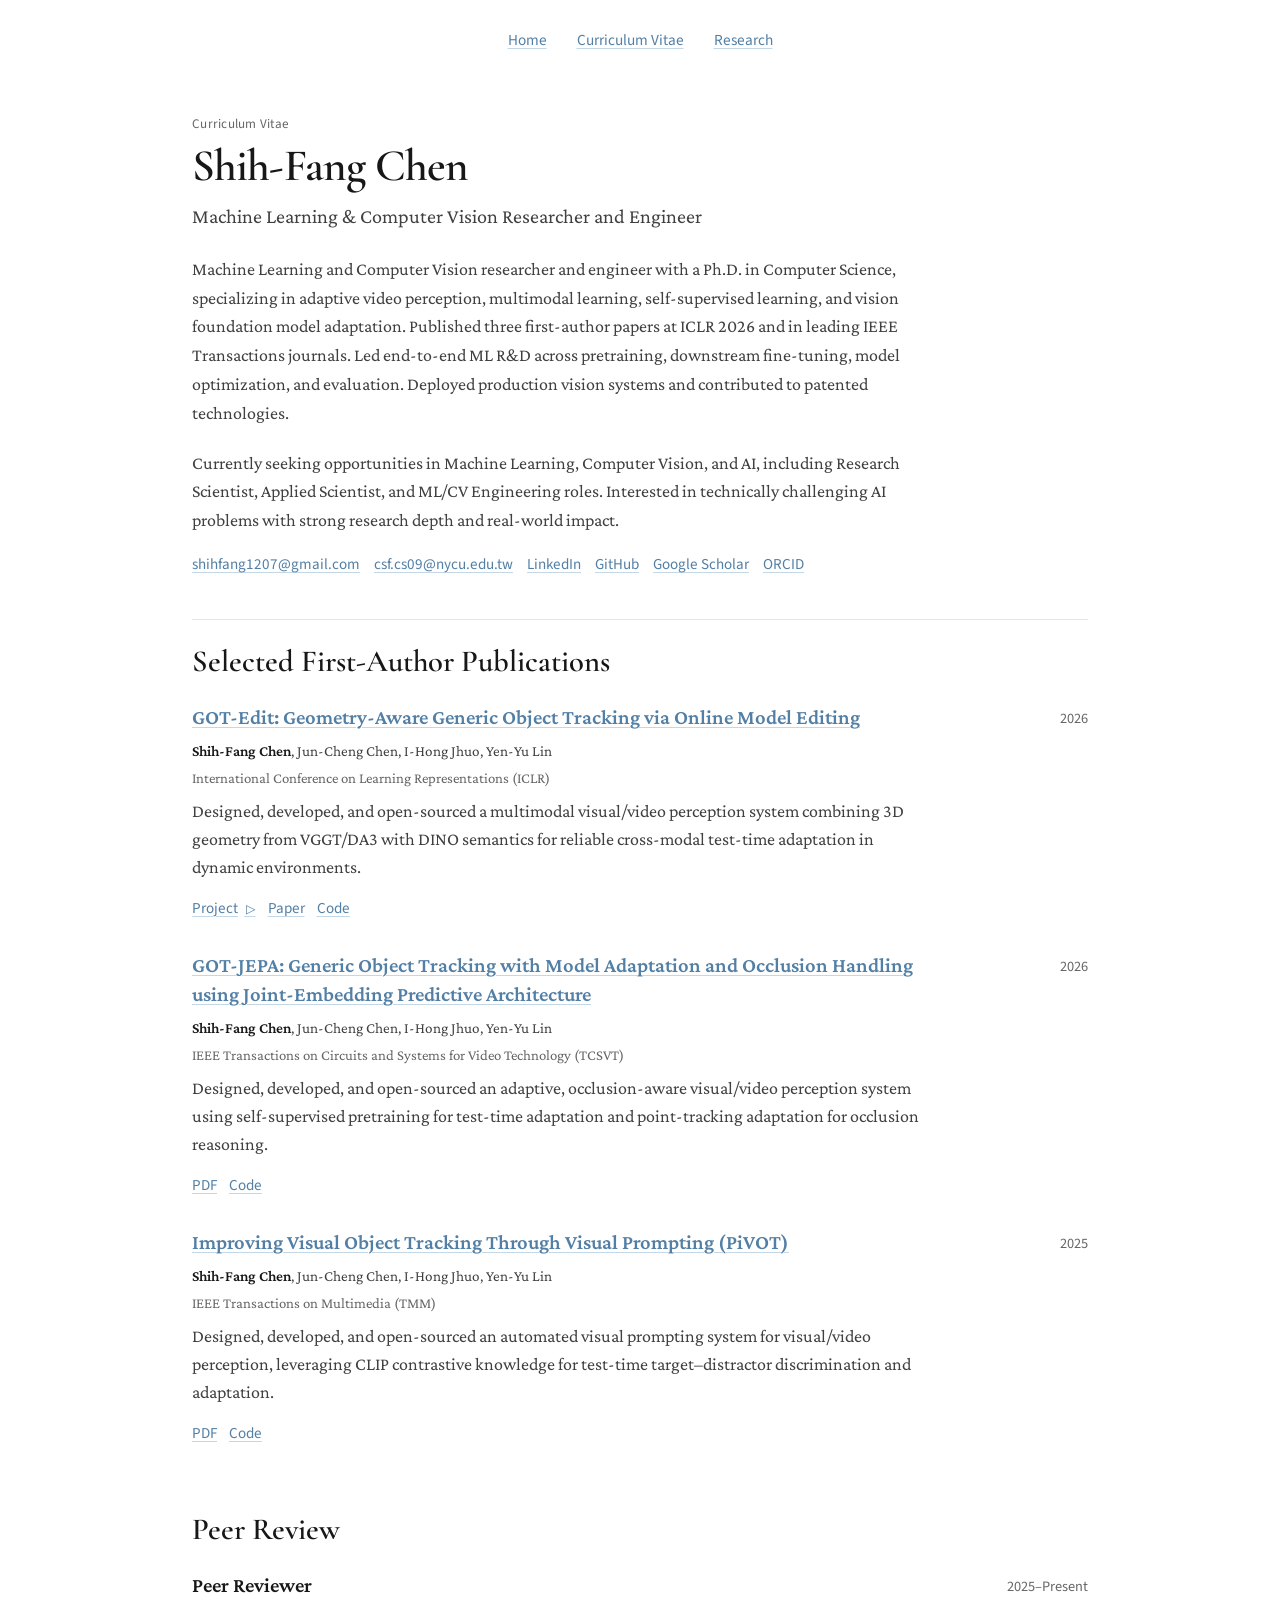
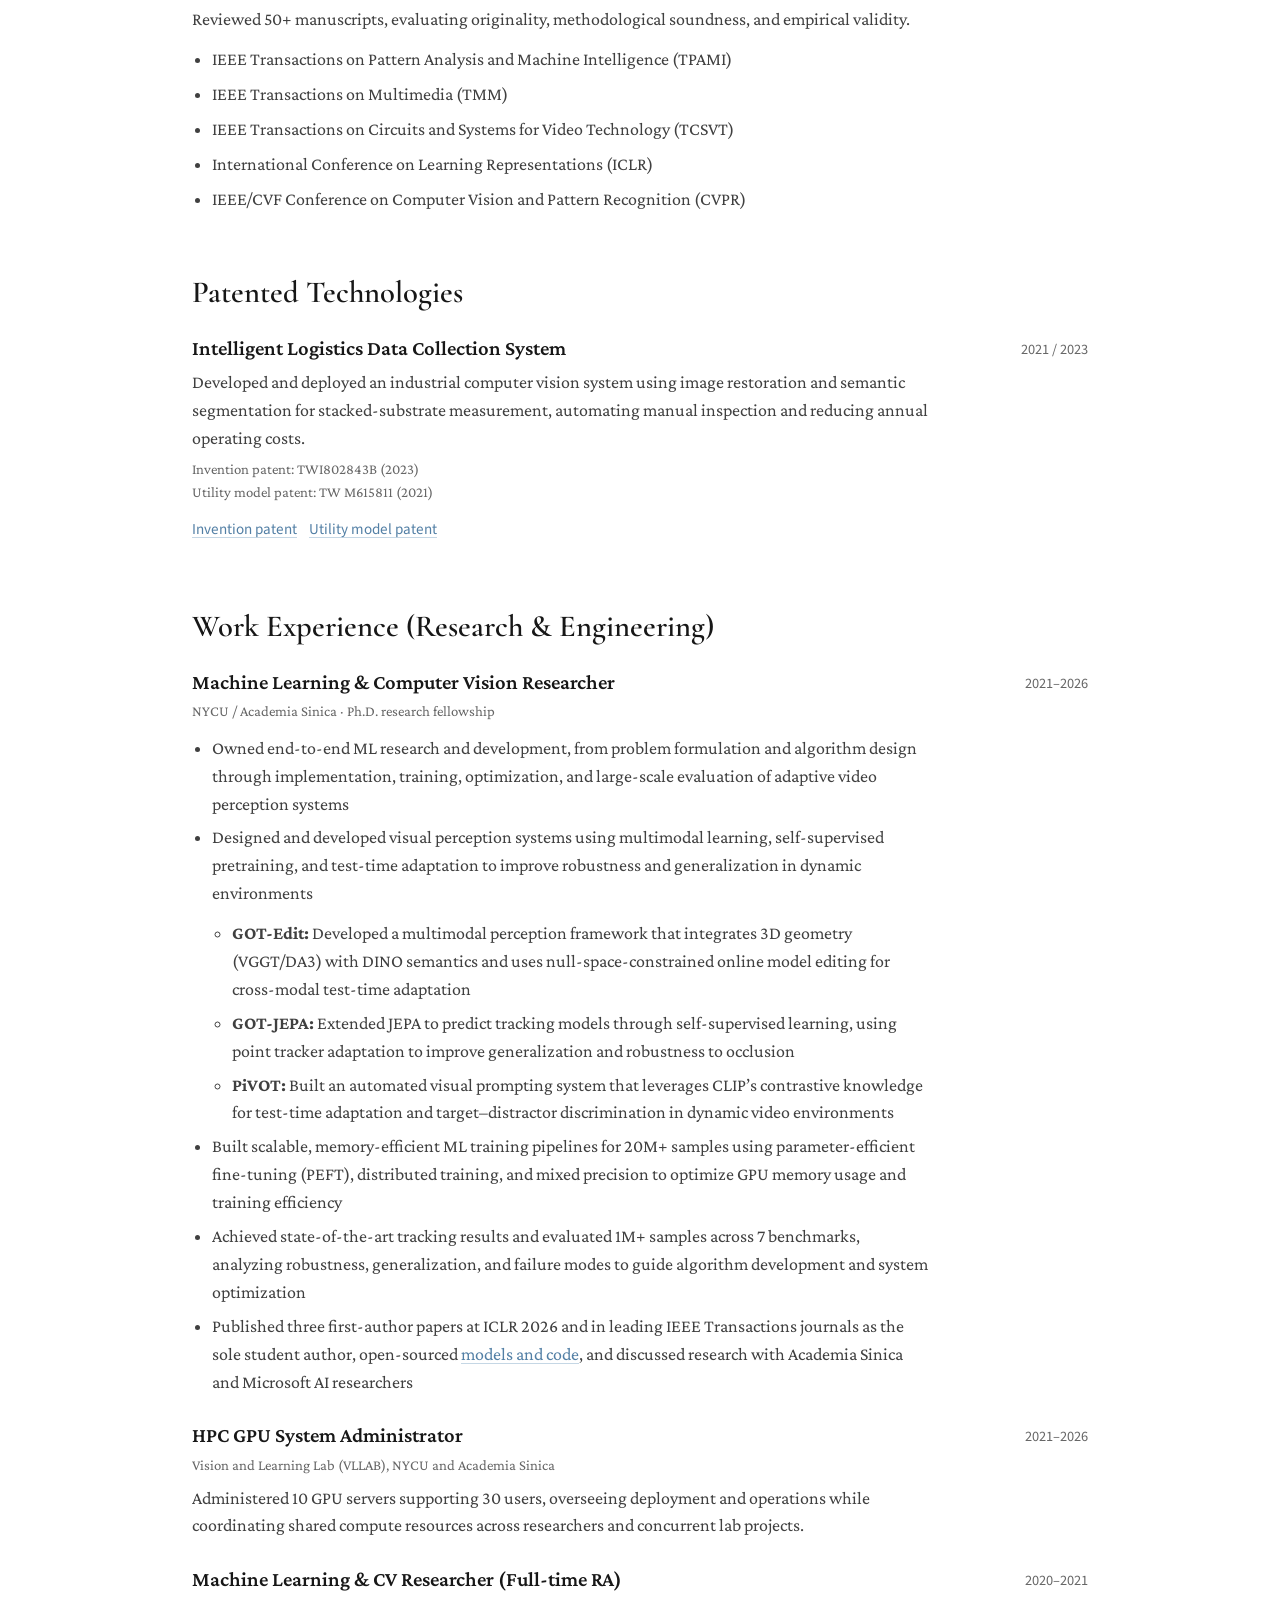
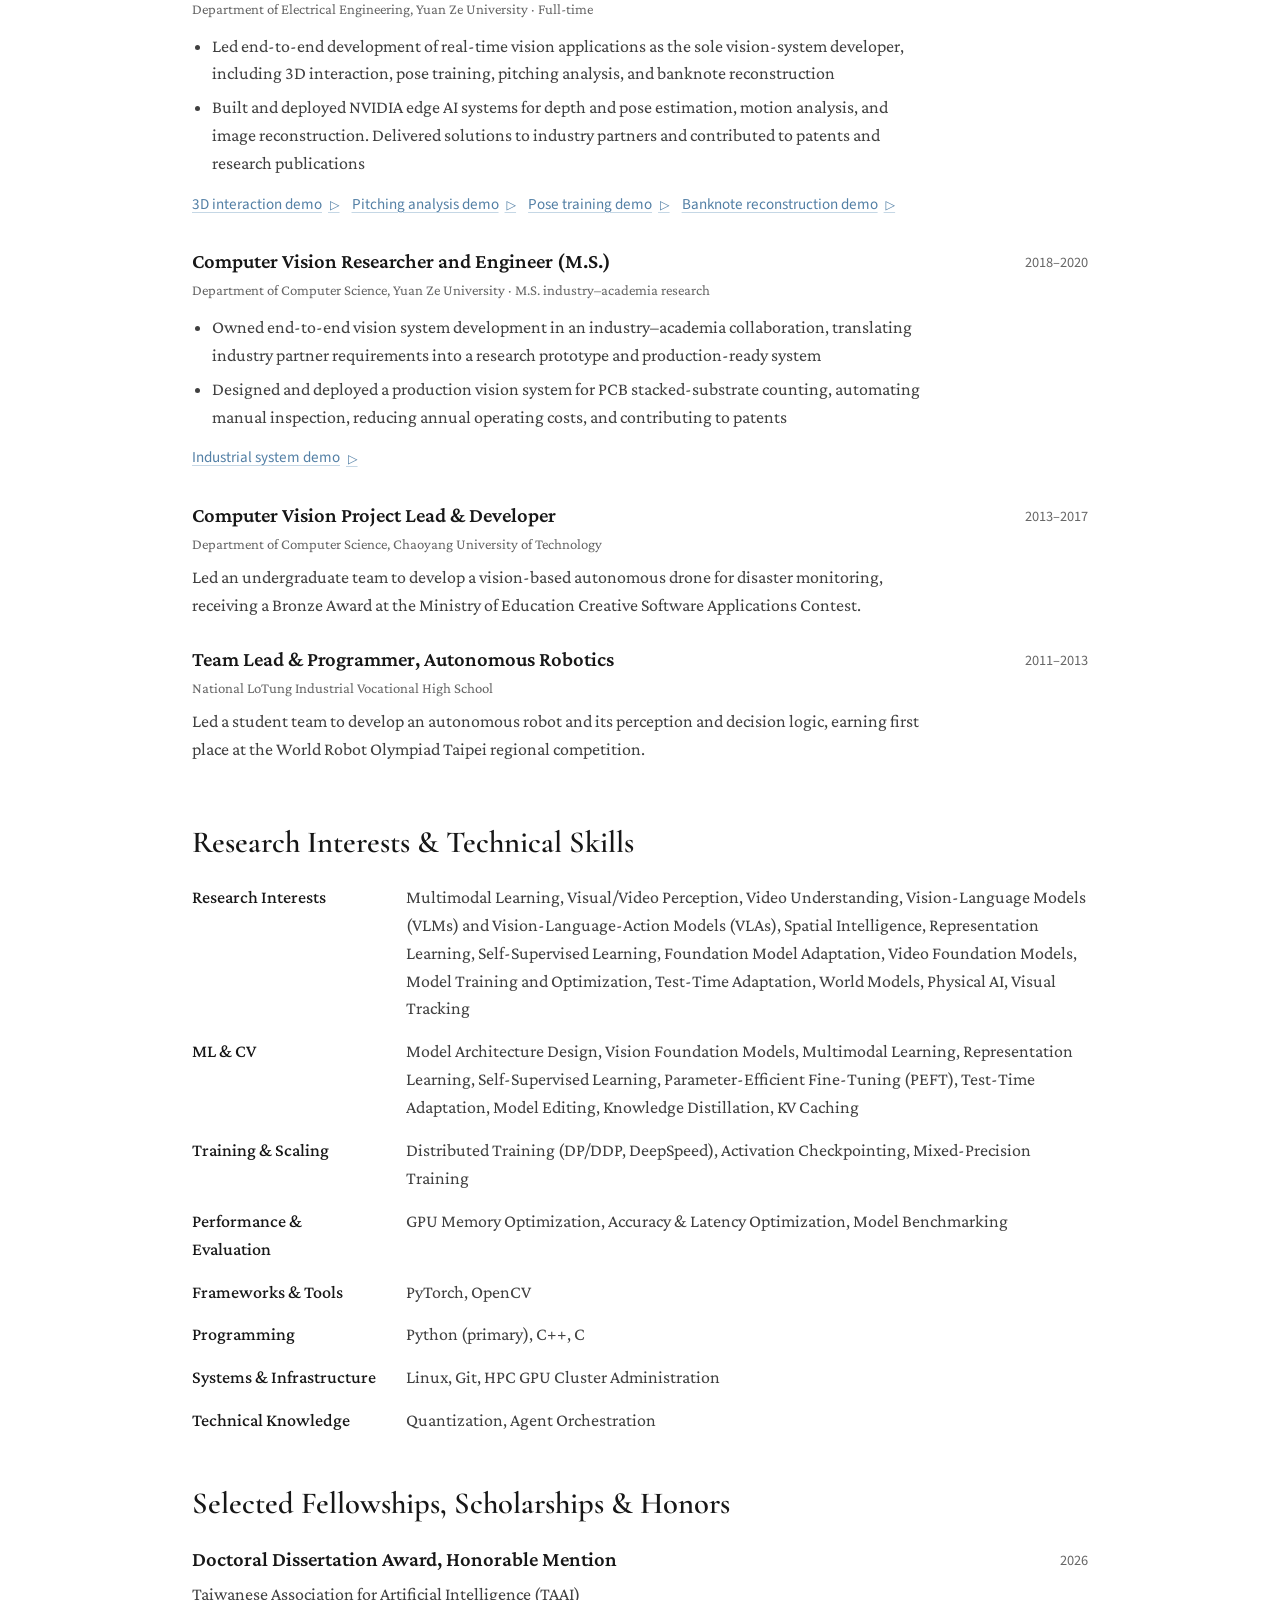
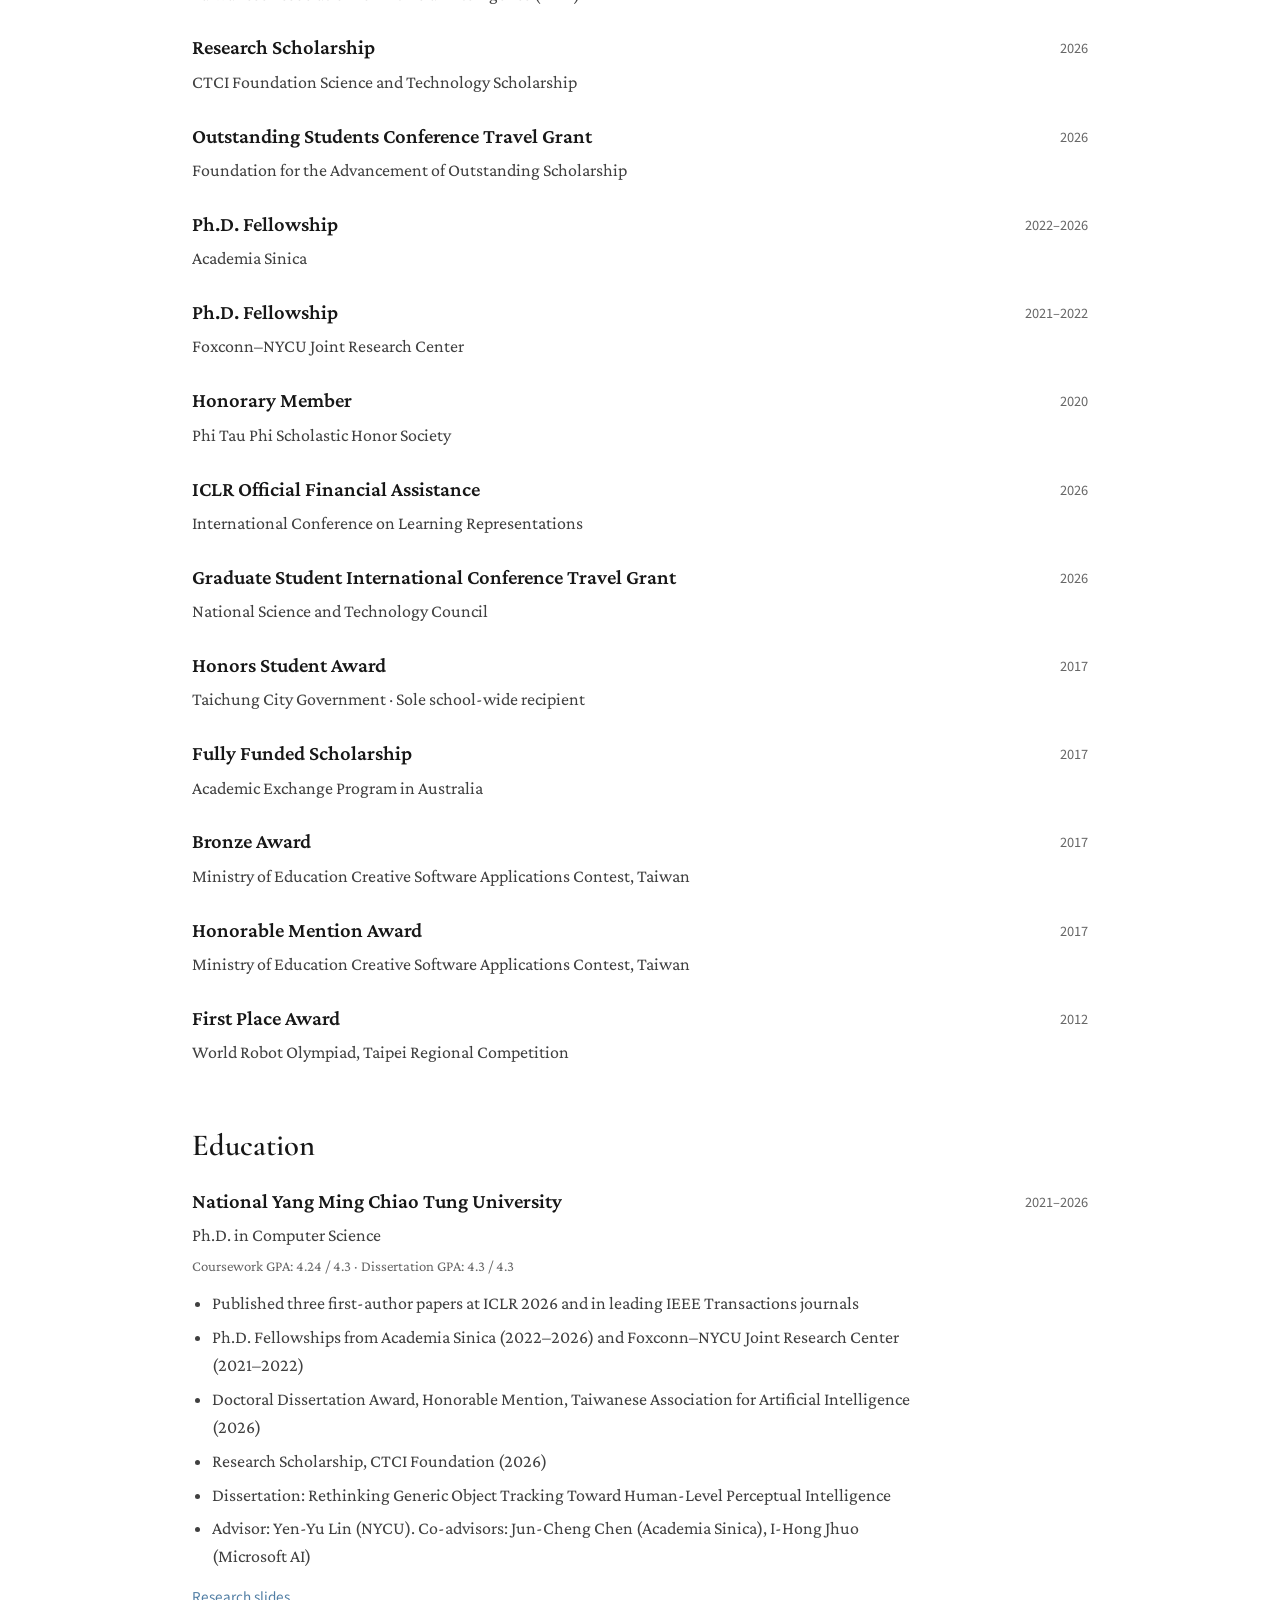
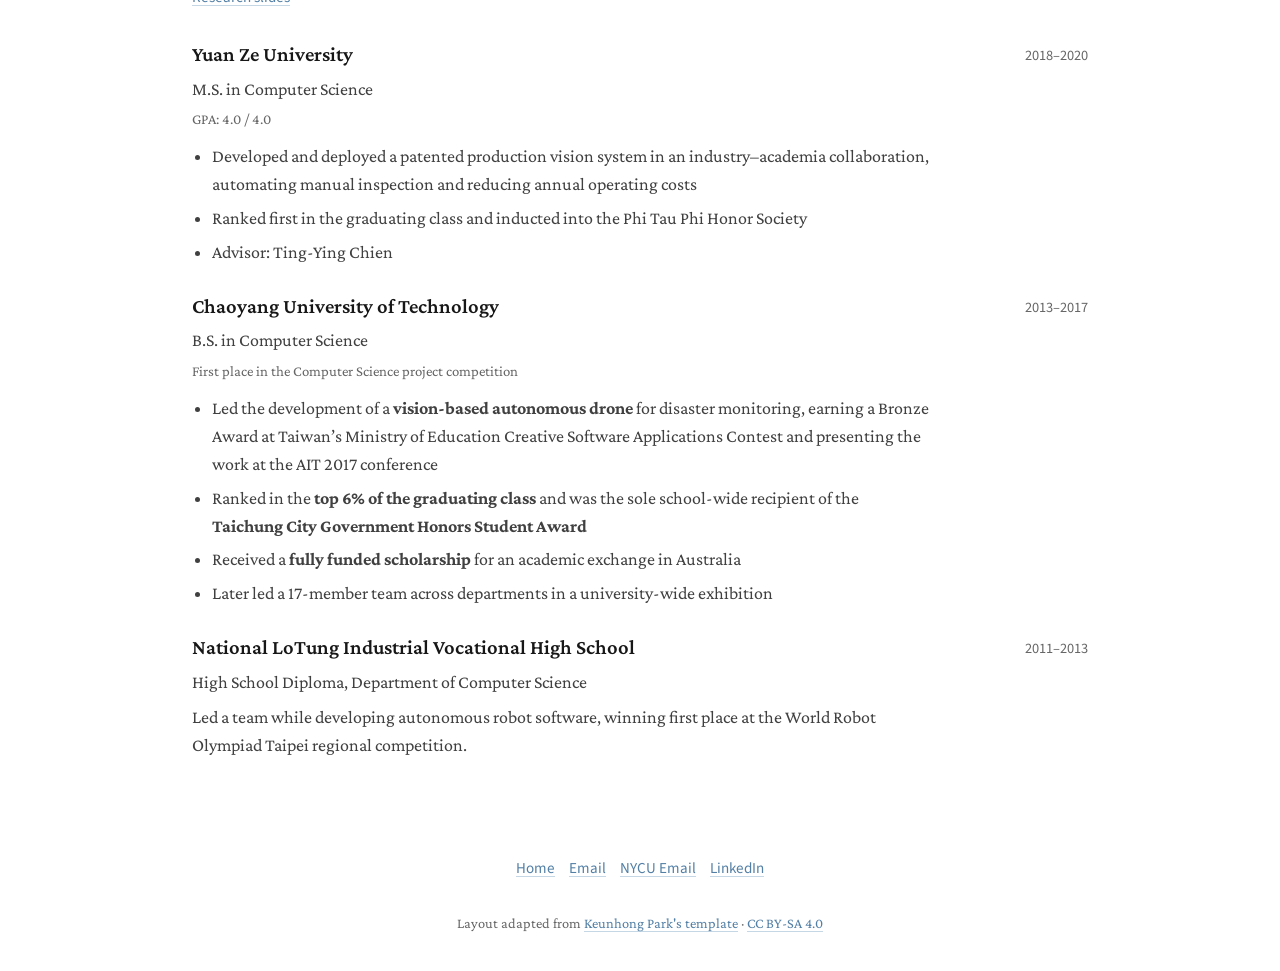
==== cv/index.html @ de0b284d "Refresh research interests and doctoral experience" ====
<!doctype html>
<html lang="en">
<head>
  <meta charset="utf-8">
  <meta name="viewport" content="width=device-width, initial-scale=1">
  <meta name="theme-color" content="#ffffff">
  <link rel="icon" href="../assets/favicon.svg" type="image/svg+xml">
  <link rel="stylesheet" href="../assets/fonts.css">
  <link rel="stylesheet" href="../styles.css">
  <link rel="stylesheet" href="cv.css">
  <script src="cv.js" defer></script>
  <!-- BEGIN SEARCH METADATA -->
  <title>Curriculum Vitae | Shih-Fang Chen — Computer Vision &amp; Machine Learning</title>
  <meta name="description" content="Shih-Fang Chen’s curriculum vitae: NYCU Ph.D., computer vision and multimodal learning research, ICLR 2026, IEEE TCSVT and TMM, industrial vision systems, and GPU infrastructure.">
  <meta name="robots" content="index, follow, max-image-preview:large">
  <link rel="canonical" href="https://chenshihfang.github.io/cv/">
  <meta property="og:title" content="Curriculum Vitae | Shih-Fang Chen — Computer Vision &amp; Machine Learning">
  <meta property="og:description" content="Shih-Fang Chen’s curriculum vitae: NYCU Ph.D., computer vision and multimodal learning research, ICLR 2026, IEEE TCSVT and TMM, industrial vision systems, and GPU infrastructure.">
  <meta property="og:type" content="profile">
  <meta property="og:site_name" content="Shih-Fang Chen">
  <meta property="og:url" content="https://chenshihfang.github.io/cv/">
  <meta property="og:image" content="https://chenshihfang.github.io/assets/portrait.webp">
  <meta property="og:image:alt" content="Shih-Fang Chen">
  <meta name="twitter:card" content="summary">
  <meta name="twitter:title" content="Curriculum Vitae | Shih-Fang Chen — Computer Vision &amp; Machine Learning">
  <meta name="twitter:description" content="Shih-Fang Chen’s curriculum vitae: NYCU Ph.D., computer vision and multimodal learning research, ICLR 2026, IEEE TCSVT and TMM, industrial vision systems, and GPU infrastructure.">
  <meta name="twitter:image" content="https://chenshihfang.github.io/assets/portrait.webp">
  <script type="application/ld+json">{
  "@context": "https://schema.org",
  "@type": "ProfilePage",
  "url": "https://chenshihfang.github.io/cv/",
  "name": "Curriculum Vitae | Shih-Fang Chen — Computer Vision & Machine Learning",
  "description": "Shih-Fang Chen’s curriculum vitae: NYCU Ph.D., computer vision and multimodal learning research, ICLR 2026, IEEE TCSVT and TMM, industrial vision systems, and GPU infrastructure.",
  "mainEntity": {
    "@type": "Person",
    "@id": "https://chenshihfang.github.io/#person",
    "name": "Shih-Fang Chen",
    "alternateName": [
      "Shih Fang Chen",
      "chenshihfang"
    ],
    "url": "https://chenshihfang.github.io/",
    "image": "https://chenshihfang.github.io/assets/portrait.webp",
    "jobTitle": "Machine Learning and Computer Vision Researcher and Engineer",
    "description": "Ph.D. in Computer Science, researching robust and adaptive visual perception, multimodal learning, spatial intelligence, and vision foundation models.",
    "alumniOf": [
      {
        "@type": "CollegeOrUniversity",
        "name": "National Yang Ming Chiao Tung University"
      },
      {
        "@type": "CollegeOrUniversity",
        "name": "Yuan Ze University"
      },
      {
        "@type": "CollegeOrUniversity",
        "name": "Chaoyang University of Technology"
      }
    ],
    "knowsAbout": [
      "Computer Vision",
      "Machine Learning",
      "Visual & Video Perception",
      "Multimodal Learning",
      "Representation Learning",
      "Self-Supervised Learning",
      "Parameter-Efficient Fine-Tuning (PEFT)",
      "Foundation Models",
      "Foundation Model Post-Training",
      "Test-Time Adaptation",
      "Visual Tracking",
      "Spatial Intelligence",
      "Agentic AI",
      "Model Architecture Design",
      "Vision Foundation Models",
      "Model Editing",
      "Knowledge Distillation",
      "KV Caching",
      "Distributed Training",
      "DP/DDP",
      "DeepSpeed",
      "Activation Checkpointing",
      "Mixed-Precision Training",
      "GPU Memory Optimization",
      "Accuracy & Latency Optimization",
      "Model Benchmarking",
      "PyTorch",
      "NumPy",
      "OpenCV",
      "Python",
      "C++",
      "C",
      "Bash",
      "Linux",
      "Git",
      "GPU Cluster Administration"
    ],
    "sameAs": [
      "https://www.linkedin.com/in/shihfangchen/",
      "https://github.com/chenshihfang",
      "https://scholar.google.com/citations?user=X8uMo8EAAAAJ",
      "https://orcid.org/0000-0002-8438-400X",
      "https://www.cake.me/resumes/shih-fang-chen"
    ]
  }
}</script>
  <!-- END SEARCH METADATA -->
</head>
<body class="cv-document">
  <a class="skip-link" href="#main">Skip to content</a>
  <header class="site-header"><nav aria-label="Main navigation"><a href="../">Home</a><a href="./" aria-current="page">Curriculum Vitae</a><a href="../#publications">Research</a></nav></header>
  <main id="main" class="container cv-page">
    <header class="cv-header">
      <div class="eyebrow">Curriculum Vitae</div>
      <h1>Shih-Fang Chen</h1>
      <p class="cv-role">Machine Learning &amp; Computer Vision Researcher and Engineer</p>
      <p class="cv-summary">Machine Learning and Computer Vision researcher and engineer with a Ph.D. in Computer Science, specializing in adaptive video perception, multimodal learning, self-supervised learning, and vision foundation model adaptation. Published three first-author papers at ICLR 2026 and in leading IEEE Transactions journals. Led end-to-end ML R&amp;D across pretraining, downstream fine-tuning, model optimization, and evaluation. Deployed production vision systems and contributed to patented technologies.</p>
      <p class="cv-summary">Currently seeking opportunities in Machine Learning, Computer Vision, and AI, including Research Scientist, Applied Scientist, and ML/CV Engineering roles. Interested in technically challenging AI problems with strong research depth and real-world impact.</p>
      <div class="cv-links"><a href="mailto:shihfang1207@gmail.com">shihfang1207@gmail.com</a><a href="mailto:csf.cs09@nycu.edu.tw">csf.cs09@nycu.edu.tw</a><a href="https://www.linkedin.com/in/shihfangchen/" target="_blank" rel="noopener">LinkedIn</a><a href="https://github.com/chenshihfang" target="_blank" rel="noopener">GitHub</a><a href="https://scholar.google.com/citations?user=X8uMo8EAAAAJ" target="_blank" rel="noopener">Google Scholar</a><a href="https://orcid.org/0000-0002-8438-400X" target="_blank" rel="noopener">ORCID</a></div>
    </header>

    <section id="publications" class="cv-section" aria-labelledby="publications-title">
      <h2 id="publications-title">Selected First-Author Publications</h2>
      <article class="cv-entry cv-paper"><div><h3><a href="https://chenshihfang.github.io/GOT-EDIT/" target="_blank" rel="noopener" data-video-src="https://chenshihfang.github.io/GOT-EDIT/demo_A.mp4" data-preview-title="GOT-Edit · Video demo">GOT-Edit: Geometry-Aware Generic Object Tracking via Online Model Editing</a></h3><p class="authors"><strong>Shih-Fang Chen</strong>, Jun-Cheng Chen, I-Hong Jhuo, Yen-Yu Lin</p><p class="venue">International Conference on Learning Representations (ICLR)</p><p>Designed, developed, and open-sourced a multimodal visual/video perception system combining 3D geometry from VGGT/DA3 with DINO semantics for reliable cross-modal test-time adaptation in dynamic environments.</p><div class="paper-links"><a href="https://chenshihfang.github.io/GOT-EDIT/" target="_blank" rel="noopener" data-video-src="https://chenshihfang.github.io/GOT-EDIT/demo_A.mp4" data-preview-title="GOT-Edit · Video demo">Project</a><a href="https://openreview.net/forum?id=aVa7etWnwF" target="_blank" rel="noopener">Paper</a><a href="https://github.com/chenshihfang/GOT" target="_blank" rel="noopener">Code</a></div></div><div class="cv-date">2026</div></article>
      <article class="cv-entry cv-paper"><div><h3><a href="https://arxiv.org/pdf/2602.14771" target="_blank" rel="noopener">GOT-JEPA: Generic Object Tracking with Model Adaptation and Occlusion Handling using Joint-Embedding Predictive Architecture</a></h3><p class="authors"><strong>Shih-Fang Chen</strong>, Jun-Cheng Chen, I-Hong Jhuo, Yen-Yu Lin</p><p class="venue">IEEE Transactions on Circuits and Systems for Video Technology (TCSVT)</p><p>Designed, developed, and open-sourced an adaptive, occlusion-aware visual/video perception system using self-supervised pretraining for test-time adaptation and point-tracking adaptation for occlusion reasoning.</p><div class="paper-links"><a href="https://arxiv.org/pdf/2602.14771" target="_blank" rel="noopener">PDF</a><a href="https://github.com/chenshihfang/GOT/tree/84e9324317e4afe62c06b2c51a97563f79730a2e" target="_blank" rel="noopener">Code</a></div></div><div class="cv-date">2026</div></article>
      <article class="cv-entry cv-paper"><div><h3><a href="https://arxiv.org/pdf/2409.18901" target="_blank" rel="noopener">Improving Visual Object Tracking Through Visual Prompting (PiVOT)</a></h3><p class="authors"><strong>Shih-Fang Chen</strong>, Jun-Cheng Chen, I-Hong Jhuo, Yen-Yu Lin</p><p class="venue">IEEE Transactions on Multimedia (TMM)</p><p>Designed, developed, and open-sourced an automated visual prompting system for visual/video perception, leveraging CLIP contrastive knowledge for test-time target–distractor discrimination and adaptation.</p><div class="paper-links"><a href="https://arxiv.org/pdf/2409.18901" target="_blank" rel="noopener">PDF</a><a href="https://github.com/chenshihfang/GOT/tree/c02e55fb2eeea087806e2f0b8dd75d67dfacd635" target="_blank" rel="noopener">Code</a></div></div><div class="cv-date">2025</div></article>
    </section>

    <section id="service" class="cv-section" aria-labelledby="service-title">
      <h2 id="service-title">Peer Review</h2>
      <article class="cv-entry"><div><h3>Peer Reviewer</h3><p>Reviewed 50+ manuscripts, evaluating originality, methodological soundness, and empirical validity.</p><ul class="review-venues"><li>IEEE Transactions on Pattern Analysis and Machine Intelligence (TPAMI)</li><li>IEEE Transactions on Multimedia (TMM)</li><li>IEEE Transactions on Circuits and Systems for Video Technology (TCSVT)</li><li>International Conference on Learning Representations (ICLR)</li><li>IEEE/CVF Conference on Computer Vision and Pattern Recognition (CVPR)</li></ul></div><div class="cv-date">2025–Present</div></article>
    </section>

    <section id="patents" class="cv-section" aria-labelledby="patents-title">
      <h2 id="patents-title">Patented Technologies</h2>
      <article class="cv-entry"><div><h3>Intelligent Logistics Data Collection System</h3><p>Developed and deployed an industrial computer vision system using image restoration and semantic segmentation for stacked-substrate measurement, automating manual inspection and reducing annual operating costs.</p><p class="venue">Invention patent: TWI802843B (2023)<br>Utility model patent: TW M615811 (2021)</p><div class="paper-links"><a href="https://patents.google.com/patent/TWI802843B/zh" target="_blank" rel="noopener">Invention patent</a><a href="https://patents.google.com/patent/TWM615811U/zh" target="_blank" rel="noopener">Utility model patent</a></div></div><div class="cv-date">2021 / 2023</div></article>
    </section>

    <section id="experience" class="cv-section" aria-labelledby="experience-title">
      <h2 id="experience-title">Work Experience (Research &amp; Engineering)</h2>
      <article class="cv-entry"><div><h3>Machine Learning &amp; Computer Vision Researcher</h3><p class="venue">NYCU / Academia Sinica · Ph.D. research fellowship</p><ul><li>Owned end-to-end ML research and development, from problem formulation and algorithm design through implementation, training, optimization, and large-scale evaluation of adaptive video perception systems</li><li>Designed and developed visual perception systems using multimodal learning, self-supervised pretraining, and test-time adaptation to improve robustness and generalization in dynamic environments<ul><li><strong>GOT-Edit:</strong> Developed a multimodal perception framework that integrates 3D geometry (VGGT/DA3) with DINO semantics and uses null-space-constrained online model editing for cross-modal test-time adaptation</li><li><strong>GOT-JEPA:</strong> Extended JEPA to predict tracking models through self-supervised learning, using point tracker adaptation to improve generalization and robustness to occlusion</li><li><strong>PiVOT:</strong> Built an automated visual prompting system that leverages CLIP’s contrastive knowledge for test-time adaptation and target–distractor discrimination in dynamic video environments</li></ul></li><li>Built scalable, memory-efficient ML training pipelines for 20M+ samples using parameter-efficient fine-tuning (PEFT), distributed training, and mixed precision to optimize GPU memory usage and training efficiency</li><li>Achieved state-of-the-art tracking results and evaluated 1M+ samples across 7 benchmarks, analyzing robustness, generalization, and failure modes to guide algorithm development and system optimization</li><li>Published three first-author papers at ICLR 2026 and in leading IEEE Transactions journals as the sole student author, open-sourced <a href="https://chenshihfang.github.io/GOT-EDIT/" target="_blank" rel="noopener">models and code</a>, and discussed research with Academia Sinica and Microsoft AI researchers</li></ul></div><div class="cv-date">2021–2026</div></article>
      <article class="cv-entry"><div><h3>HPC GPU System Administrator</h3><p class="venue">Vision and Learning Lab (VLLAB), NYCU and Academia Sinica</p><p>Administered 10 GPU servers supporting 30 users, overseeing deployment and operations while coordinating shared compute resources across researchers and concurrent lab projects.</p></div><div class="cv-date">2021–2026</div></article>
      <article class="cv-entry"><div><h3>Machine Learning &amp; CV Researcher (Full-time RA)</h3><p class="venue">Department of Electrical Engineering, Yuan Ze University · Full-time</p><ul><li>Led end-to-end development of real-time vision applications as the sole vision-system developer, including 3D interaction, pose training, pitching analysis, and banknote reconstruction</li><li>Built and deployed NVIDIA edge AI systems for depth and pose estimation, motion analysis, and image reconstruction. Delivered solutions to industry partners and contributed to patents and research publications</li></ul><div class="paper-links"><a href="https://www.youtube.com/watch?v=kdRU8egUox8" target="_blank" rel="noopener" data-youtube-id="kdRU8egUox8" data-preview-title="3D interaction demo">3D interaction demo</a><a href="https://www.youtube.com/watch?v=kojM4Ia8sjE" target="_blank" rel="noopener" data-youtube-id="kojM4Ia8sjE" data-preview-title="Pitching analysis demo">Pitching analysis demo</a><a href="https://youtu.be/1uSJjntqjGU" target="_blank" rel="noopener" data-youtube-id="1uSJjntqjGU" data-preview-title="Pose training demo">Pose training demo</a><a href="https://www.youtube.com/watch?v=BQn4OWszxgs" target="_blank" rel="noopener" data-youtube-id="BQn4OWszxgs" data-preview-title="Banknote reconstruction demo">Banknote reconstruction demo</a></div></div><div class="cv-date">2020–2021</div></article>
      <article class="cv-entry"><div><h3>Computer Vision Researcher and Engineer (M.S.)</h3><p class="venue">Department of Computer Science, Yuan Ze University · M.S. industry–academia research</p><ul><li>Owned end-to-end vision system development in an industry–academia collaboration, translating industry partner requirements into a research prototype and production-ready system</li><li>Designed and deployed a production vision system for PCB stacked-substrate counting, automating manual inspection, reducing annual operating costs, and contributing to patents</li></ul><div class="paper-links"><a href="https://www.youtube.com/watch?v=T8Et8sdLTKc" target="_blank" rel="noopener" data-youtube-id="T8Et8sdLTKc" data-preview-title="Industrial system demo">Industrial system demo</a></div></div><div class="cv-date">2018–2020</div></article>
      <article class="cv-entry"><div><h3>Computer Vision Project Lead &amp; Developer</h3><p class="venue">Department of Computer Science, Chaoyang University of Technology</p><p>Led an undergraduate team to develop a vision-based autonomous drone for disaster monitoring, receiving a Bronze Award at the Ministry of Education Creative Software Applications Contest.</p></div><div class="cv-date">2013–2017</div></article>
      <article class="cv-entry"><div><h3>Team Lead &amp; Programmer, Autonomous Robotics</h3><p class="venue">National LoTung Industrial Vocational High School</p><p>Led a student team to develop an autonomous robot and its perception and decision logic, earning first place at the World Robot Olympiad Taipei regional competition.</p></div><div class="cv-date">2011–2013</div></article>
    </section>

    <section id="skills" class="cv-section" aria-labelledby="skills-title">
      <h2 id="skills-title">Research Interests &amp; Technical Skills</h2>
      <div class="skill-row"><div class="skill-label">Research Interests</div><p>Multimodal Learning, Visual/Video Perception, Video Understanding, Vision-Language Models (VLMs) and Vision-Language-Action Models (VLAs), Spatial Intelligence, Representation Learning, Self-Supervised Learning, Foundation Model Adaptation, Video Foundation Models, Model Training and Optimization, Test-Time Adaptation, World Models, Physical AI, Visual Tracking</p></div>
      <div class="skill-row"><div class="skill-label">ML &amp; CV</div><p>Model Architecture Design, Vision Foundation Models, Multimodal Learning, Representation Learning, Self-Supervised Learning, Parameter-Efficient Fine-Tuning (PEFT), Test-Time Adaptation, Model Editing, Knowledge Distillation, KV Caching</p></div>
      <div class="skill-row"><div class="skill-label">Training &amp; Scaling</div><p>Distributed Training (DP/DDP, DeepSpeed), Activation Checkpointing, Mixed-Precision Training</p></div>
      <div class="skill-row"><div class="skill-label">Performance &amp; Evaluation</div><p>GPU Memory Optimization, Accuracy &amp; Latency Optimization, Model Benchmarking</p></div>
      <div class="skill-row"><div class="skill-label">Frameworks &amp; Tools</div><p>PyTorch, OpenCV</p></div>
      <div class="skill-row"><div class="skill-label">Programming</div><p>Python (primary), C++, C</p></div>
      <div class="skill-row"><div class="skill-label">Systems &amp; Infrastructure</div><p>Linux, Git, HPC GPU Cluster Administration</p></div>
      <div class="skill-row"><div class="skill-label">Technical Knowledge</div><p>Quantization, Agent Orchestration</p></div>
    </section>

    <section id="honors" class="cv-section" aria-labelledby="honors-title">
      <h2 id="honors-title">Selected Fellowships, Scholarships &amp; Honors</h2>
      <article class="cv-entry"><div><h3>Doctoral Dissertation Award, Honorable Mention</h3><p>Taiwanese Association for Artificial Intelligence (TAAI)</p></div><div class="cv-date">2026</div></article>
      <article class="cv-entry"><div><h3>Research Scholarship</h3><p>CTCI Foundation Science and Technology Scholarship</p></div><div class="cv-date">2026</div></article>
      <article class="cv-entry"><div><h3>Outstanding Students Conference Travel Grant</h3><p>Foundation for the Advancement of Outstanding Scholarship</p></div><div class="cv-date">2026</div></article>
      <article class="cv-entry"><div><h3>Ph.D. Fellowship</h3><p>Academia Sinica</p></div><div class="cv-date">2022–2026</div></article>
      <article class="cv-entry"><div><h3>Ph.D. Fellowship</h3><p>Foxconn–NYCU Joint Research Center</p></div><div class="cv-date">2021–2022</div></article>
      <article class="cv-entry"><div><h3>Honorary Member</h3><p>Phi Tau Phi Scholastic Honor Society</p></div><div class="cv-date">2020</div></article>
      <article class="cv-entry"><div><h3>ICLR Official Financial Assistance</h3><p>International Conference on Learning Representations</p></div><div class="cv-date">2026</div></article>
      <article class="cv-entry"><div><h3>Graduate Student International Conference Travel Grant</h3><p>National Science and Technology Council</p></div><div class="cv-date">2026</div></article>
      <article class="cv-entry"><div><h3>Honors Student Award</h3><p>Taichung City Government · Sole school-wide recipient</p></div><div class="cv-date">2017</div></article>
      <article class="cv-entry"><div><h3>Fully Funded Scholarship</h3><p>Academic Exchange Program in Australia</p></div><div class="cv-date">2017</div></article>
      <article class="cv-entry"><div><h3>Bronze Award</h3><p>Ministry of Education Creative Software Applications Contest, Taiwan</p></div><div class="cv-date">2017</div></article>
      <article class="cv-entry"><div><h3>Honorable Mention Award</h3><p>Ministry of Education Creative Software Applications Contest, Taiwan</p></div><div class="cv-date">2017</div></article>
      <article class="cv-entry"><div><h3>First Place Award</h3><p>World Robot Olympiad, Taipei Regional Competition</p></div><div class="cv-date">2012</div></article>
    </section>

    <section id="education" class="cv-section" aria-labelledby="education-title">
      <h2 id="education-title">Education</h2>
      <article class="cv-entry"><div><h3>National Yang Ming Chiao Tung University</h3><p>Ph.D. in Computer Science</p><p class="venue">Coursework GPA: 4.24 / 4.3 · Dissertation GPA: 4.3 / 4.3</p><ul><li>Published three first-author papers at ICLR 2026 and in leading IEEE Transactions journals</li><li>Ph.D. Fellowships from Academia Sinica (2022–2026) and Foxconn–NYCU Joint Research Center (2021–2022)</li><li>Doctoral Dissertation Award, Honorable Mention, Taiwanese Association for Artificial Intelligence (2026)</li><li>Research Scholarship, CTCI Foundation (2026)</li><li>Dissertation: Rethinking Generic Object Tracking Toward Human-Level Perceptual Intelligence</li><li>Advisor: Yen-Yu Lin (NYCU). Co-advisors: Jun-Cheng Chen (Academia Sinica), I-Hong Jhuo (Microsoft AI)</li></ul><div class="paper-links"><a href="../#research-talk">Research slides</a></div></div><div class="cv-date">2021–2026</div></article>
      <article class="cv-entry"><div><h3>Yuan Ze University</h3><p>M.S. in Computer Science</p><p class="venue">GPA: 4.0 / 4.0</p><ul><li>Developed and deployed a patented production vision system in an industry–academia collaboration, automating manual inspection and reducing annual operating costs</li><li>Ranked first in the graduating class and inducted into the Phi Tau Phi Honor Society</li><li>Advisor: Ting-Ying Chien</li></ul></div><div class="cv-date">2018–2020</div></article>
      <article class="cv-entry">
        <div>
          <h3>Chaoyang University of Technology</h3>
          <p>B.S. in Computer Science</p>
          <p class="venue">First place in the Computer Science project competition</p>
          <ul>
            <li>Led the development of a <strong>vision-based autonomous drone</strong> for disaster monitoring, earning a Bronze Award at Taiwan’s Ministry of Education Creative Software Applications Contest and presenting the work at the AIT 2017 conference</li>
            <li>Ranked in the <strong>top 6% of the graduating class</strong> and was the sole school-wide recipient of the <strong>Taichung City Government Honors Student Award</strong></li>
            <li>Received a <strong>fully funded scholarship</strong> for an academic exchange in Australia</li>
            <li>Later led a 17-member team across departments in a university-wide exhibition</li>
          </ul>
        </div>
        <div class="cv-date">2013–2017</div>
      </article>
      <article class="cv-entry"><div><h3>National LoTung Industrial Vocational High School</h3><p>High School Diploma, Department of Computer Science</p><p>Led a team while developing autonomous robot software, winning first place at the World Robot Olympiad Taipei regional competition.</p></div><div class="cv-date">2011–2013</div></article>
    </section>

  </main>
  <aside id="video-preview" class="cv-video-preview" role="region" aria-label="Video demo preview" hidden>
    <div class="preview-heading"><span id="preview-title">Video demo</span><button id="close-video-preview" type="button" aria-label="Close video preview">×</button></div>
    <div id="preview-media" class="preview-media"></div>
    <div class="preview-footer"><span>Muted preview</span><a id="preview-open-link" href="#experience" target="_blank" rel="noopener">Open demo ↗</a></div>
  </aside>
  <footer class="site-footer container"><div class="cv-links" style="justify-content:center"><a href="../">Home</a><a href="mailto:shihfang1207@gmail.com">Email</a><a href="mailto:csf.cs09@nycu.edu.tw">NYCU Email</a><a href="https://www.linkedin.com/in/shihfangchen/" target="_blank" rel="noopener">LinkedIn</a></div><p style="margin-top:24px">Layout adapted from <a href="https://github.com/keunhong/keunhong.github.io" target="_blank" rel="noopener">Keunhong Park's template</a> · <a href="https://creativecommons.org/licenses/by-sa/4.0/" target="_blank" rel="noopener">CC BY-SA 4.0</a></p></footer>
</body>
</html>
---- assets/fonts.css ----
@font-face {
  font-family: 'Crimson Pro';
  font-style: normal;
  font-weight: 400;
  font-display: swap;
  src: url(crimson-pro-latin-0.woff2) format('woff2');
  unicode-range: U+0000-00FF, U+0131, U+0152-0153, U+02BB-02BC, U+02C6, U+02DA, U+02DC, U+0304, U+0308, U+0329, U+2000-206F, U+20AC, U+2122, U+2191, U+2193, U+2212, U+2215, U+FEFF, U+FFFD;
}
@font-face {
  font-family: 'Crimson Pro';
  font-style: normal;
  font-weight: 500;
  font-display: swap;
  src: url(crimson-pro-latin-0.woff2) format('woff2');
  unicode-range: U+0000-00FF, U+0131, U+0152-0153, U+02BB-02BC, U+02C6, U+02DA, U+02DC, U+0304, U+0308, U+0329, U+2000-206F, U+20AC, U+2122, U+2191, U+2193, U+2212, U+2215, U+FEFF, U+FFFD;
}
@font-face {
  font-family: 'Crimson Pro';
  font-style: normal;
  font-weight: 600;
  font-display: swap;
  src: url(crimson-pro-latin-0.woff2) format('woff2');
  unicode-range: U+0000-00FF, U+0131, U+0152-0153, U+02BB-02BC, U+02C6, U+02DA, U+02DC, U+0304, U+0308, U+0329, U+2000-206F, U+20AC, U+2122, U+2191, U+2193, U+2212, U+2215, U+FEFF, U+FFFD;
}
@font-face {
  font-family: 'Crimson Pro';
  font-style: normal;
  font-weight: 700;
  font-display: swap;
  src: url(crimson-pro-latin-0.woff2) format('woff2');
  unicode-range: U+0000-00FF, U+0131, U+0152-0153, U+02BB-02BC, U+02C6, U+02DA, U+02DC, U+0304, U+0308, U+0329, U+2000-206F, U+20AC, U+2122, U+2191, U+2193, U+2212, U+2215, U+FEFF, U+FFFD;
}
@font-face {
  font-family: 'Cormorant Garamond';
  font-style: normal;
  font-weight: 400;
  font-display: swap;
  src: url(cormorant-garamond-latin-1.woff2) format('woff2');
  unicode-range: U+0000-00FF, U+0131, U+0152-0153, U+02BB-02BC, U+02C6, U+02DA, U+02DC, U+0304, U+0308, U+0329, U+2000-206F, U+20AC, U+2122, U+2191, U+2193, U+2212, U+2215, U+FEFF, U+FFFD;
}
@font-face {
  font-family: 'Cormorant Garamond';
  font-style: normal;
  font-weight: 500;
  font-display: swap;
  src: url(cormorant-garamond-latin-1.woff2) format('woff2');
  unicode-range: U+0000-00FF, U+0131, U+0152-0153, U+02BB-02BC, U+02C6, U+02DA, U+02DC, U+0304, U+0308, U+0329, U+2000-206F, U+20AC, U+2122, U+2191, U+2193, U+2212, U+2215, U+FEFF, U+FFFD;
}
@font-face {
  font-family: 'Cormorant Garamond';
  font-style: normal;
  font-weight: 600;
  font-display: swap;
  src: url(cormorant-garamond-latin-1.woff2) format('woff2');
  unicode-range: U+0000-00FF, U+0131, U+0152-0153, U+02BB-02BC, U+02C6, U+02DA, U+02DC, U+0304, U+0308, U+0329, U+2000-206F, U+20AC, U+2122, U+2191, U+2193, U+2212, U+2215, U+FEFF, U+FFFD;
}
@font-face {
  font-family: 'Cormorant Garamond';
  font-style: normal;
  font-weight: 700;
  font-display: swap;
  src: url(cormorant-garamond-latin-1.woff2) format('woff2');
  unicode-range: U+0000-00FF, U+0131, U+0152-0153, U+02BB-02BC, U+02C6, U+02DA, U+02DC, U+0304, U+0308, U+0329, U+2000-206F, U+20AC, U+2122, U+2191, U+2193, U+2212, U+2215, U+FEFF, U+FFFD;
}
@font-face {
  font-family: 'Source Sans 3';
  font-style: normal;
  font-weight: 400;
  font-display: swap;
  src: url(source-sans-3-latin-2.woff2) format('woff2');
  unicode-range: U+0000-00FF, U+0131, U+0152-0153, U+02BB-02BC, U+02C6, U+02DA, U+02DC, U+0304, U+0308, U+0329, U+2000-206F, U+20AC, U+2122, U+2191, U+2193, U+2212, U+2215, U+FEFF, U+FFFD;
}
@font-face {
  font-family: 'Source Sans 3';
  font-style: normal;
  font-weight: 500;
  font-display: swap;
  src: url(source-sans-3-latin-2.woff2) format('woff2');
  unicode-range: U+0000-00FF, U+0131, U+0152-0153, U+02BB-02BC, U+02C6, U+02DA, U+02DC, U+0304, U+0308, U+0329, U+2000-206F, U+20AC, U+2122, U+2191, U+2193, U+2212, U+2215, U+FEFF, U+FFFD;
}
@font-face {
  font-family: 'Source Sans 3';
  font-style: normal;
  font-weight: 600;
  font-display: swap;
  src: url(source-sans-3-latin-2.woff2) format('woff2');
  unicode-range: U+0000-00FF, U+0131, U+0152-0153, U+02BB-02BC, U+02C6, U+02DA, U+02DC, U+0304, U+0308, U+0329, U+2000-206F, U+20AC, U+2122, U+2191, U+2193, U+2212, U+2215, U+FEFF, U+FFFD;
}
---- styles.css ----
/* Adapted from Keunhong Park's academic website design, CC BY-SA 4.0. */
.service .review-venues,.service .recognition-list{margin:15px 0 0;padding-left:20px;color:#404040;line-height:1.55}.service .review-venues li+li,.service .recognition-list li+li{margin-top:7px}
[hidden]{display:none!important}
.publication-image{position:relative;padding:0;cursor:zoom-in;font:inherit;color:#555}
.image-hint{position:absolute;bottom:7px;right:7px;background:rgba(255,255,255,.95);border:1px solid #e4e4df;border-radius:3px;padding:2px 7px;font:400 .65rem/1.5 'Source Sans 3',system-ui,sans-serif}
.lightbox-open{overflow:hidden}
.image-lightbox{width:min(1200px,94vw);max-width:94vw;max-height:92dvh;padding:0;border:1px solid #ddd;border-radius:8px;background:white;box-shadow:0 12px 50px #0003;color:#171717}
.image-lightbox::backdrop{background:rgba(20,20,20,.65)}
.lightbox-toolbar{display:flex;align-items:center;justify-content:space-between;gap:16px;padding:14px 20px;border-bottom:1px solid #e5e5e5}
.lightbox-toolbar h2{font-size:1.3rem;margin:0}
.lightbox-actions{display:flex;gap:8px}
.lightbox-actions button{border:1px solid #ddd;border-radius:4px;background:white;padding:8px 12px;min-height:40px;color:#404040;font:400 .8rem/1.4 'Source Sans 3',system-ui,sans-serif}
.lightbox-viewport{overflow:auto;max-height:calc(92dvh - 77px);min-height:160px;padding:18px;display:flex;align-items:center;justify-content:center;overscroll-behavior:contain}
.lightbox-viewport img{max-width:100%;max-height:calc(92dvh - 115px);width:auto;height:auto;object-fit:contain}
.lightbox-viewport.is-zoomed{display:block}
.lightbox-viewport.is-zoomed img{max-width:none;max-height:none;margin-inline:auto}
.lightbox-viewport p:empty{display:none}
.cv-header{padding-block:60px 35px;border-bottom:1px solid #e5e5e5}
.cv-header h1{font-size:2.5rem}
.cv-role{font-size:1.12rem;margin-top:8px}
.cv-summary{max-width:750px;margin-top:21px;line-height:1.6}
.cv-links{display:flex;flex-wrap:wrap;gap:4px 22px;margin-top:19px}
.cv-links a,.cv-download{font:400 .84rem/1.5 'Source Sans 3',system-ui,sans-serif;min-height:30px}
.cv-download{display:inline-flex;align-items:center;gap:6px;margin-top:16px;text-decoration:none}
.cv-outline{display:flex;flex-wrap:wrap;gap:8px 21px;padding-block:24px;font:400 .8rem/1.5 'Source Sans 3',system-ui,sans-serif}
.cv-outline a{text-decoration:none}
.cv-section{padding-block:24px 12px;scroll-margin-top:20px}
.cv-section h2{font-size:1.7rem;margin-bottom:23px}
.cv-entry{display:grid;grid-template-columns:minmax(0,1fr) 132px;gap:25px;margin-bottom:25px}
.cv-entry h3{font-size:1.15rem}
.cv-entry p{margin-top:8px;line-height:1.55}
.cv-entry .venue{margin-top:5px}
.cv-date{text-align:right;color:#666;font:400 .8rem/1.5 'Source Sans 3',system-ui,sans-serif;padding-top:5px}
.cv-entry ul{padding-left:20px;margin:12px 0 0;color:#404040;line-height:1.55}
.cv-entry li+li{margin-top:6px}
.cv-paper h3 a{color:#171717;text-decoration:none}
.cv-paper .authors{margin-top:7px}
.skill-row{display:grid;grid-template-columns:190px minmax(0,1fr);gap:24px;margin-bottom:15px;line-height:1.55}
.skill-label{font-weight:500;color:#171717}
.cv-simple-list{padding-left:20px;color:#404040;margin-top:12px}
.cv-simple-list li+li{margin-top:8px}
@media(max-width:540px){.lightbox-toolbar{padding:12px;gap:7px}.lightbox-toolbar h2{font-size:1.1rem}.lightbox-actions button{font-size:.72rem;padding:7px 8px}.lightbox-viewport{padding:10px}.cv-header{padding-top:38px}.cv-header h1{font-size:2.15rem}.cv-entry{grid-template-columns:1fr;gap:5px}.cv-date{grid-row:1;text-align:left;font-size:.76rem;padding:0}.skill-row{grid-template-columns:1fr;gap:5px}.cv-outline{gap:9px 18px}}
@media print{.cv-outline,.cv-download,.image-lightbox{display:none}.cv-header{padding-top:0}.cv-section{padding-block:12px}.cv-entry{break-inside:avoid}.cv-date{color:#333}}
.slides-placeholder{height:100%;display:flex;flex-direction:column;justify-content:center;align-items:center;padding:26px;gap:22px;background:#fafafa}
.slides-placeholder img{max-height:calc(100% - 70px);object-fit:contain;box-shadow:0 1px 7px #0000000a}
.inline-viewer-button{display:flex;align-items:center;gap:8px;padding:10px 18px;min-height:44px;border:1px solid #d5d5d0;background:#fff;border-radius:5px;color:#404040;font:400 .88rem/1.5 'Source Sans 3',system-ui,sans-serif}
.inline-viewer-button:hover{border-color:#aaa}
:root{--surface:#fff;--muted-surface:#faf9f5;--text:#171717;--body:#404040;--muted:#666;--border:#e5e5e5;--serif:'Crimson Pro',Georgia,serif;--display:'Cormorant Garamond',Georgia,serif;--sans:'Source Sans 3',system-ui,sans-serif}
*{box-sizing:border-box}html{scroll-behavior:smooth;scroll-padding-top:32px;font-size:18px;line-height:1.65}body{margin:0;background:var(--surface);color:var(--text);font-family:var(--serif);-webkit-font-smoothing:antialiased}button,a{-webkit-tap-highlight-color:transparent}a{color:var(--muted);text-decoration-color:#d4d4d4;text-decoration-thickness:1px;text-underline-offset:3px;transition:color .15s}a:hover{color:var(--text)}a:focus-visible,button:focus-visible{outline:2px solid #405f80;outline-offset:5px;border-radius:3px}button{font:inherit;cursor:pointer}img{display:block;max-width:100%;height:auto}h1,h2,h3,p{margin:0}h1,h2{font-family:var(--display);font-weight:600;line-height:1.18}h1{font-size:2.15rem;letter-spacing:-.02em}h2{font-size:1.6rem}h3{font-family:var(--serif);font-size:1.14rem;font-weight:600;line-height:1.32}p{color:var(--body)}.container{width:min(100%,960px);margin-inline:auto;padding-inline:32px}.section{padding-block:54px}.section h2{margin-bottom:28px}.icon-definitions{position:absolute;width:0;height:0;overflow:hidden}.icon{width:17px;height:17px;flex-shrink:0;fill:none;stroke:currentColor;stroke-width:1.65;stroke-linecap:round;stroke-linejoin:round;vertical-align:-2px}.sr-only{position:absolute;width:1px;height:1px;padding:0;margin:-1px;overflow:hidden;clip:rect(0,0,0,0);white-space:nowrap;border:0}.skip-link{position:fixed;z-index:20;left:16px;top:-80px;background:white;padding:10px 20px;border:1px solid var(--border)}.skip-link:focus{top:12px}.site-header{padding:25px 20px 0}.site-header nav{display:flex;justify-content:center;gap:30px;font:400 .85rem/1.5 var(--sans)}.site-header a{text-decoration:none;min-height:30px;display:flex;align-items:center}.site-header a[aria-current]{color:var(--text)}.hero{padding-block:65px 58px;display:grid;grid-template-columns:224px minmax(0,1fr);gap:38px;align-items:start}.portrait{width:224px;height:auto;aspect-ratio:274/400;object-fit:contain;margin-top:6px}.bio p{margin-top:16px;line-height:1.62}.bio em{font-style:normal}.profile-links{display:flex;flex-wrap:wrap;gap:10px 20px;margin-top:23px}.profile-links a,.paper-links a,.text-action{display:inline-flex;align-items:center;gap:6px;font:400 .84rem/1.5 var(--sans);text-decoration:none;min-height:30px}.highlights{position:relative;background:linear-gradient(to bottom,#fff 0%,var(--muted-surface) 17%,var(--muted-surface) 85%,#fff 100%)}.eyebrow{font:400 .73rem/1.4 var(--sans);letter-spacing:.02em;color:var(--muted);margin-bottom:6px}.slides-cover{position:relative;aspect-ratio:16/10;display:block;overflow:hidden;background:#f8f8f6}.cover-action{position:absolute;bottom:15px;left:50%;transform:translateX(-50%);display:flex;align-items:center;gap:8px;border:1px solid #deded8;border-radius:20px;background:rgba(255,255,255,.96);color:var(--text);padding:8px 15px;font:500 .8rem/1.4 var(--sans);white-space:nowrap;box-shadow:0 1px 7px #00000008}.slides-cover img{width:100%;height:100%;object-fit:contain;padding:15px;background:white}.slides-cover:hover .cover-action{border-color:#999}.media-status:not(:empty){padding-top:10px}.section-heading{display:flex;justify-content:space-between;align-items:center;gap:20px;margin-bottom:10px}.section-heading h2{margin-bottom:0}.publication{display:grid;grid-template-columns:180px minmax(0,1fr);gap:26px;padding-block:26px}.publication-image{display:flex;align-items:center;justify-content:center;align-self:start;width:180px;height:180px;overflow:hidden;border-radius:7px;background:#fcfcfc;border:1px solid #f0f0f0}.publication-image img{width:100%;height:100%;object-fit:contain;padding:7px;transition:transform .2s}.publication-image:hover img{transform:scale(1.025)}.publication h3 a{color:var(--text);text-decoration:none}.authors{font-size:.84rem;line-height:1.55;margin-top:8px}.authors strong{font-weight:600;color:var(--text)}.venue{font-size:.82rem;line-height:1.5;color:var(--muted);margin-top:4px}.paper-description{line-height:1.55;margin-top:11px}.paper-links{display:flex;flex-wrap:wrap;gap:6px 20px;margin-top:10px}.section-intro{margin-bottom:22px;margin-top:15px}.slides-viewer{height:600px;background:#f5f5f5;border:1px solid var(--border);border-radius:7px;overflow:hidden}.slides-viewer iframe{display:block;width:100%;height:100%;border:0}.viewer-note{font:400 .77rem/1.5 var(--sans);color:var(--muted);margin-top:12px}.experience-row{display:grid;grid-template-columns:110px minmax(0,1fr);gap:24px;margin-top:28px}.experience-date{font:400 .82rem/1.5 var(--sans);color:var(--muted);padding-top:4px}.experience-row p:not(.venue){line-height:1.55;margin-top:10px}.service{padding-top:30px}.service p+p{margin-top:14px}.contact{padding-block:54px 25px;text-align:center}.contact h2{margin-bottom:16px}.contact p{max-width:560px;margin:auto}.email-link{display:inline-block;margin-top:16px}.site-footer{text-align:center;padding-block:42px 35px}.footer-links{display:flex;justify-content:center;gap:25px;margin-bottom:27px}.footer-links .icon{width:23px;height:23px}.footer-links a{display:flex;align-items:center;justify-content:center;width:32px;height:32px}.site-footer p{font-size:.8rem;color:var(--muted)}.back-top{margin-top:18px;font-size:.73rem}
.doctoral-research {
  display: grid;
  gap: 20px;
}
.doctoral-research,
.doctoral-research-conclusion { margin-top: 16px; }
.doctoral-research .slides-cover {
  border: 1px solid #ecebe7;
  border-radius: 8px;
}
@media (min-width: 768px) {
  .doctoral-research {
    grid-template-columns: minmax(0, 4fr) minmax(0, 5fr);
    align-items: center;
    column-gap: 32px;
  }
}
@media(min-width:1100px){.hero{padding-block:72px 64px}.section{padding-block:60px}}
@media(max-width:767px){.container{padding-inline:24px}.hero{grid-template-columns:1fr;gap:29px;text-align:center;padding-block:49px 42px}.portrait{width:192px;height:auto;margin:0 auto}.bio{max-width:650px;margin:auto}h1{font-size:1.95rem}.profile-links{justify-content:center}.section{padding-block:42px}.publication{grid-template-columns:145px minmax(0,1fr);gap:22px}.publication-image{width:145px;height:145px}.section-heading .text-action{font-size:.73rem}.slides-viewer{height:520px}.experience-row{grid-template-columns:90px minmax(0,1fr);gap:18px}}
@media(max-width:540px){html{font-size:18px}.container{padding-inline:22px}.hero{padding-top:39px}.bio p{text-align:left}.profile-links{gap:7px 18px}.slides-cover{aspect-ratio:16/9}.publication{grid-template-columns:1fr;gap:18px;padding-block:25px}.publication-image{width:100%;height:190px}.publication-image img{padding:12px}.publication h3{font-size:1.18rem}.authors,.venue{font-size:.86rem}.section-heading{align-items:baseline;gap:10px}.section-heading .text-action{font-size:.71rem;white-space:nowrap}.section-heading .icon{width:14px;height:14px}.slides-viewer{height:460px}.experience-row{grid-template-columns:1fr;gap:7px;margin-top:29px}.experience-date{font-size:.76rem}.section h2{margin-bottom:23px}.section-heading h2{margin-bottom:0}.contact{padding-block:42px 12px}.site-footer{padding-top:35px}.site-footer p{line-height:1.6}}
@media(prefers-reduced-motion:reduce){html{scroll-behavior:auto}*,*::before,*::after{transition:none!important}}
@media print{.site-header,.highlights,.slides-viewer,.viewer-note,.site-footer,.contact{display:none}.section,.hero{padding-block:15px}.container{width:100%;padding:0}a{color:inherit;text-decoration:none}.publication,.experience-row{break-inside:avoid}}
---- cv/cv.css ----
body.cv-document a:not(.skip-link){background:transparent;color:#527fa5;text-decoration:underline;text-decoration-color:#c5d7e5;text-decoration-thickness:1px;text-underline-offset:3px;border-radius:0;padding:0}
body.cv-document a:not(.skip-link):hover{background:transparent;color:#315f86;text-decoration-color:currentColor}
.cv-outline{gap:9px 14px}
.cv-links{gap:9px 14px}
.cv-page .paper-links{gap:8px 12px}
.cv-page .paper-links a{padding:0;min-height:34px;display:inline-flex;align-items:center}
.cv-page .cv-paper h3{line-height:1.4}
.cv-page .cv-paper h3 a{padding:0}
a[data-video-src],a[data-youtube-id]{position:relative}
.paper-links a[data-video-src]::after,.paper-links a[data-youtube-id]::after{content:'\00a0▷';font-size:.82em}
.cv-video-preview{position:fixed;z-index:50;width:min(420px,calc(100vw - 24px));background:#fff;border:1px solid #dedede;border-radius:8px;box-shadow:0 8px 30px #0002;overflow:hidden;color:#404040}
.preview-heading{display:flex;align-items:center;justify-content:space-between;gap:10px;padding:9px 12px;font:500 .84rem/1.4 var(--sans)}
.preview-heading button{background:transparent;color:#666;border:0;font:400 1.1rem/1 var(--sans);width:30px;height:30px;border-radius:4px}
.preview-heading button:hover{background:#f3f3f3}
.preview-media{aspect-ratio:16/9;background:#111}
.preview-media video,.preview-media iframe{display:block;width:100%;height:100%;border:0;object-fit:contain}
.preview-footer{display:flex;align-items:center;justify-content:space-between;gap:12px;padding:9px 12px;font:400 .73rem/1.5 var(--sans)}
.preview-footer>span{color:#666}
.review-venues{margin:12px 0 0;padding-left:20px;color:#404040;line-height:1.55}
.review-venues li+li{margin-top:7px}
@media(max-width:540px){.cv-page .cv-paper h3{font-size:1.12rem}.cv-video-preview{width:calc(100vw - 24px)}}
@media print{body.cv-document a:not(.skip-link){background:none;color:inherit;padding:0}.cv-video-preview{display:none!important}}
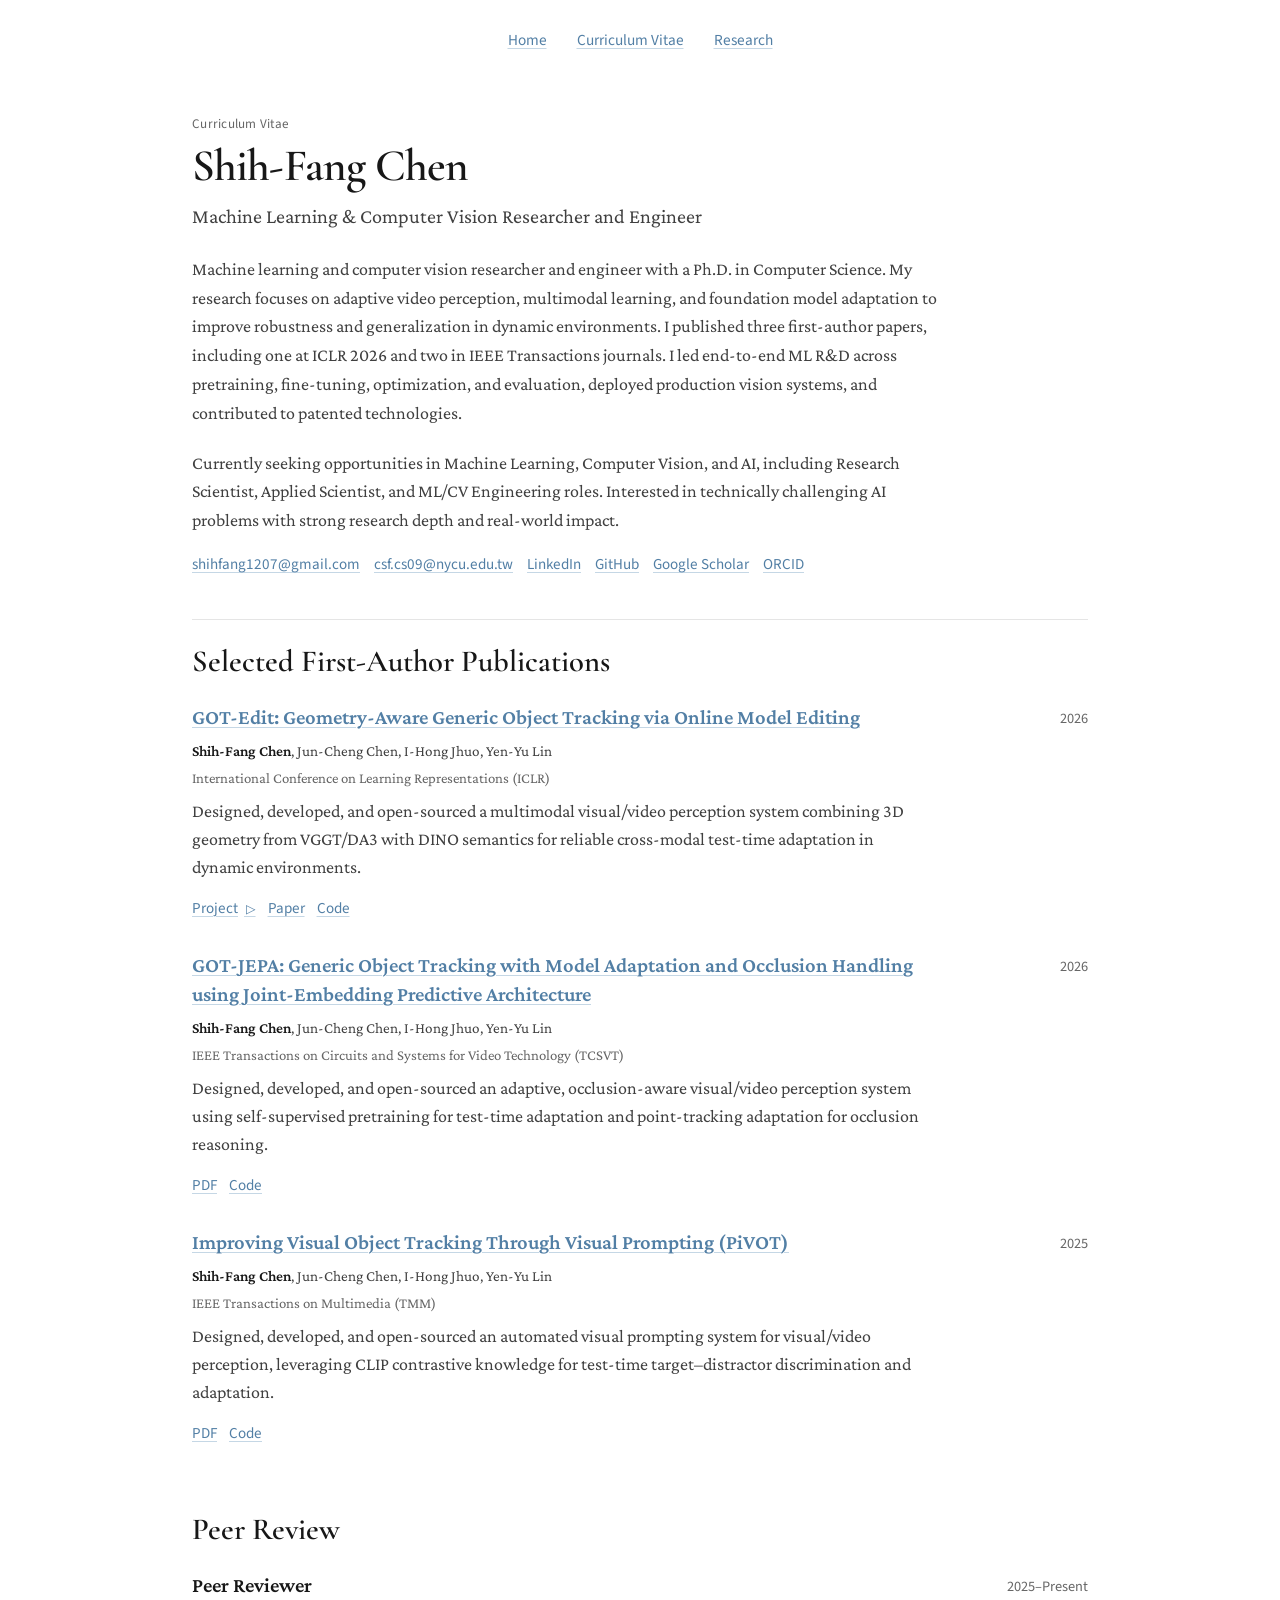
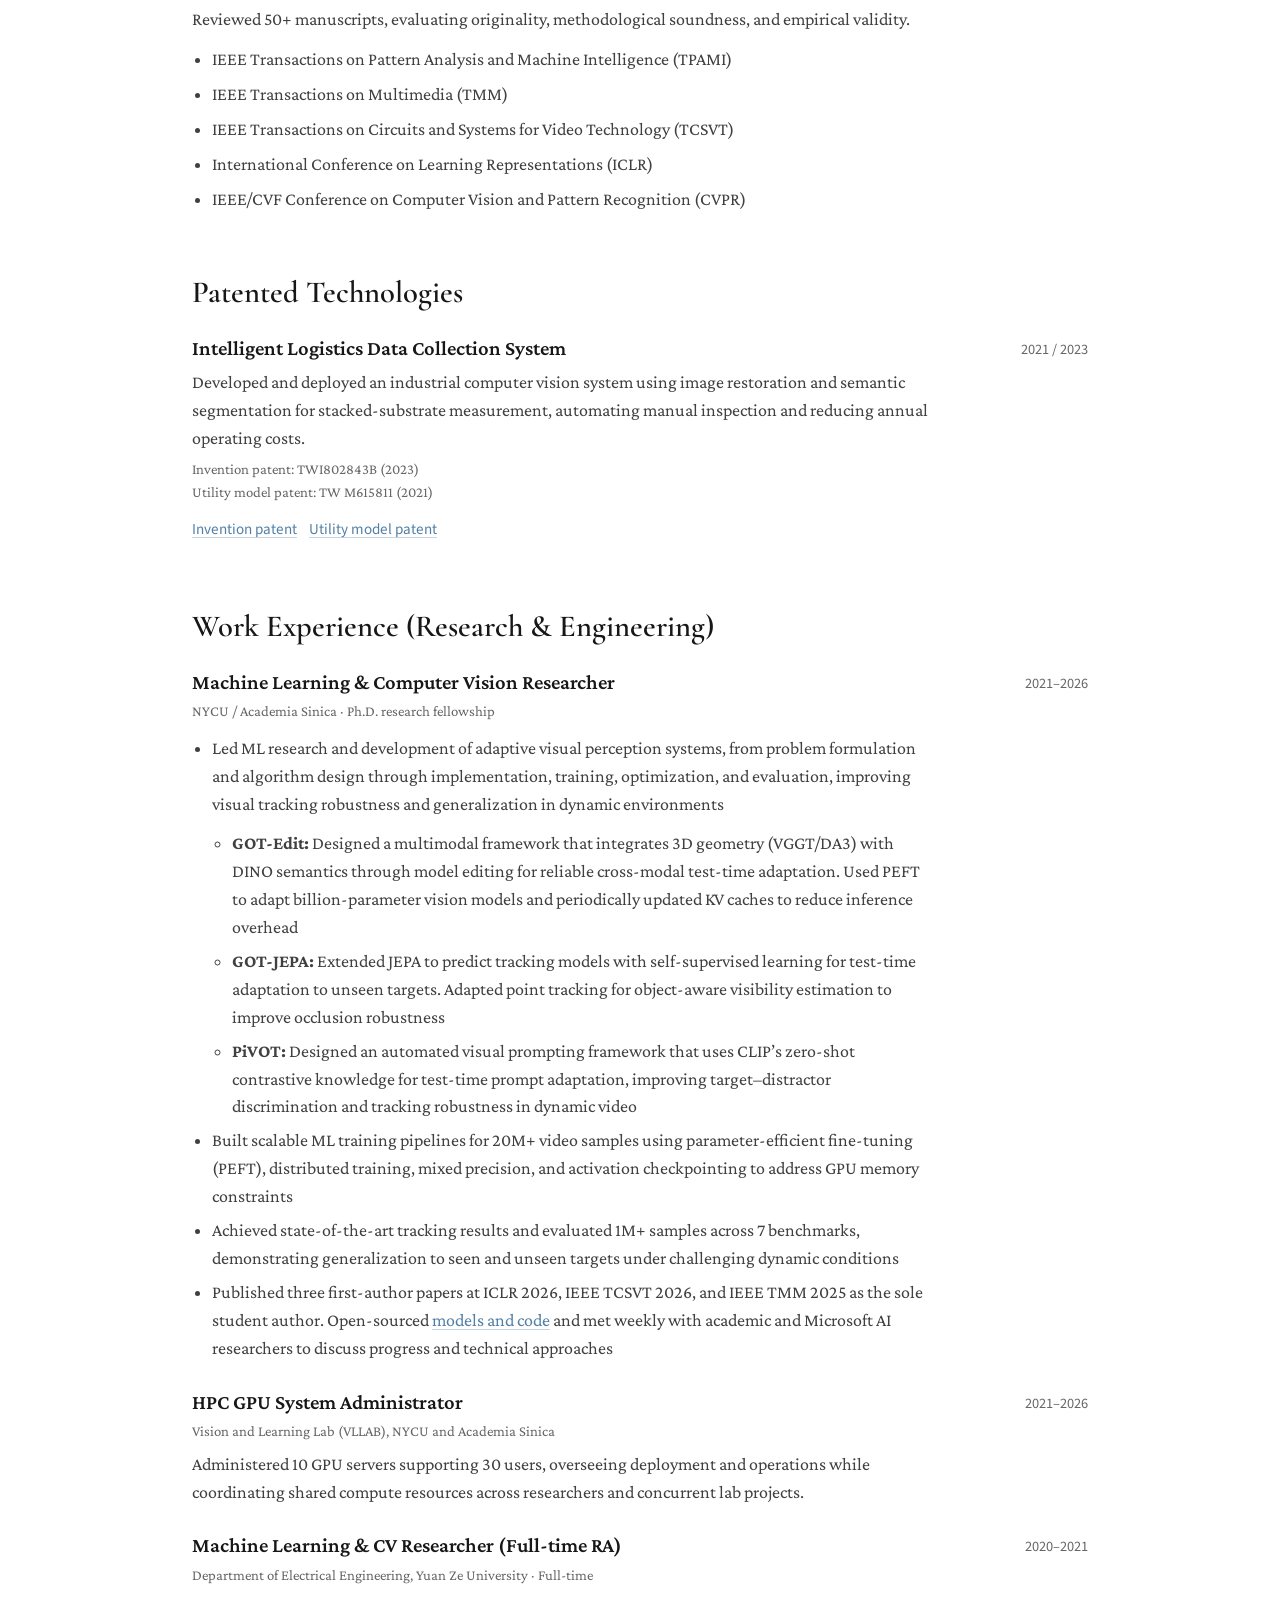
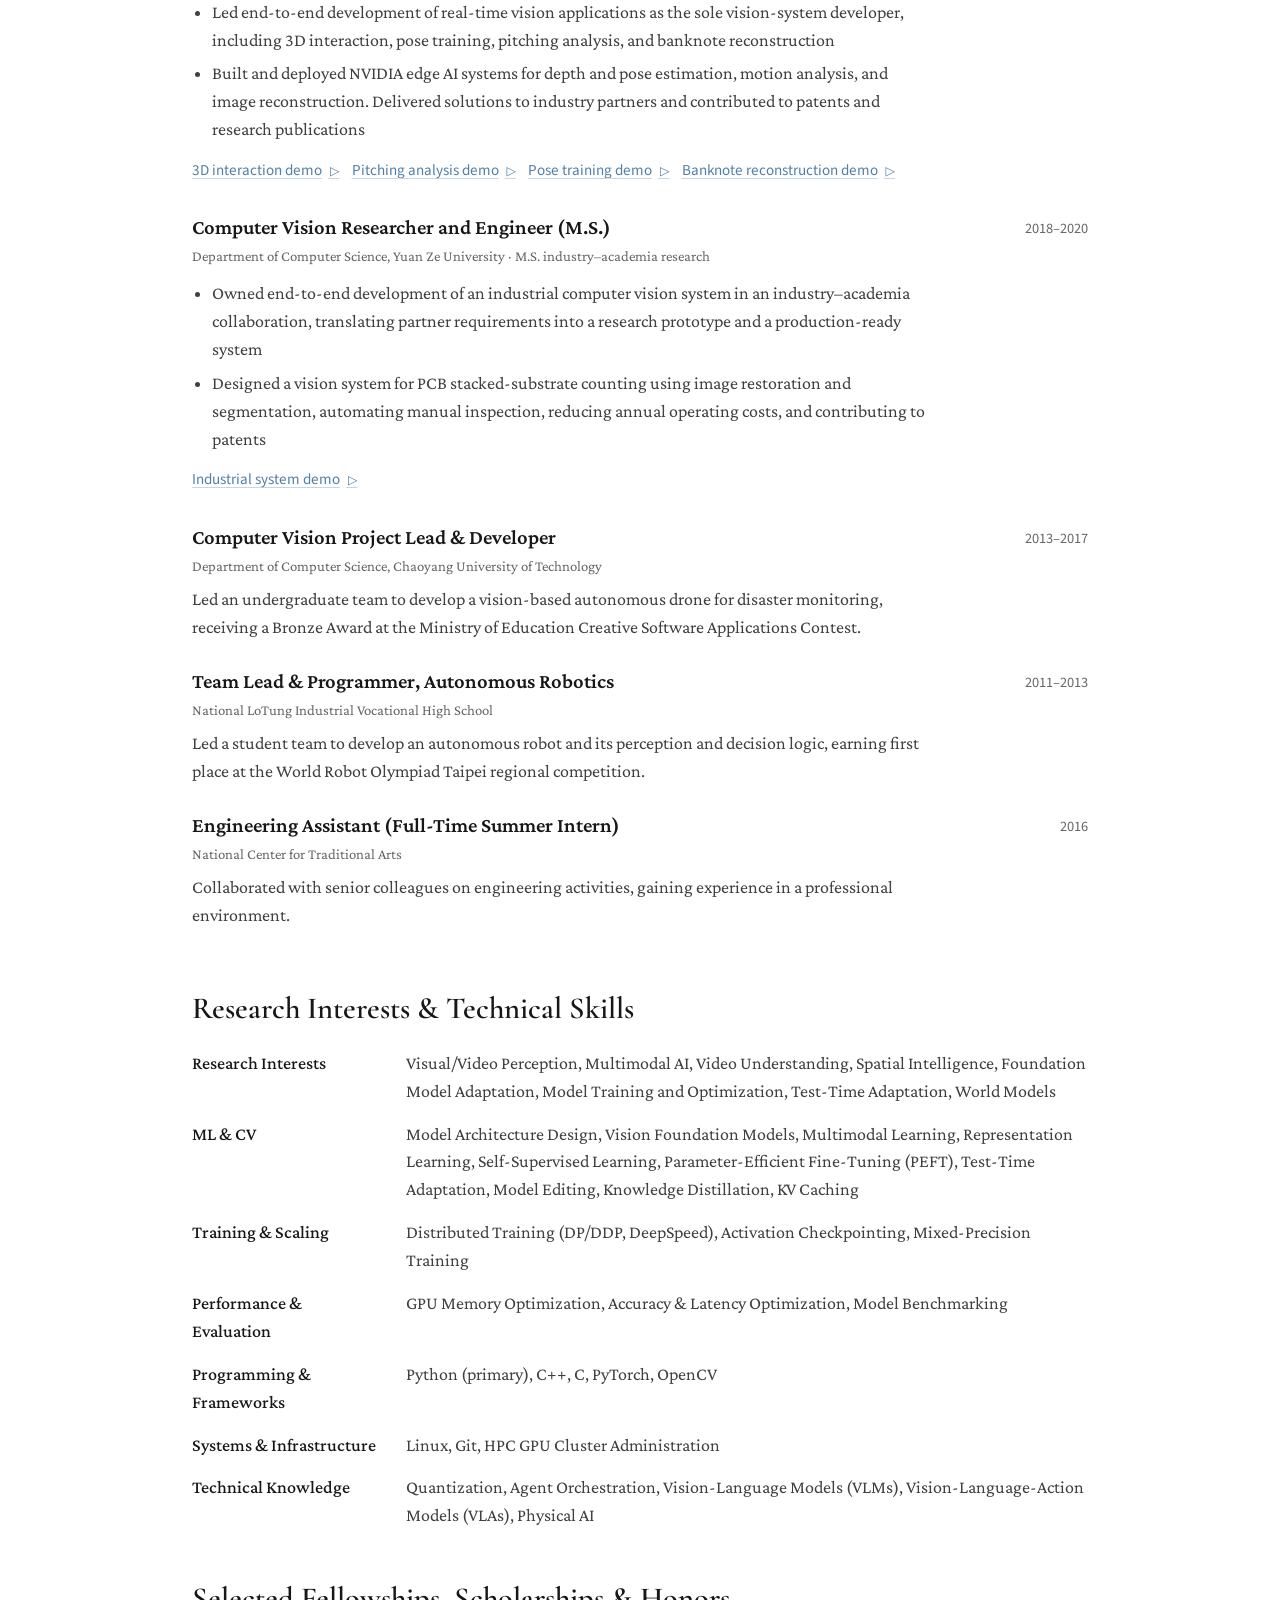
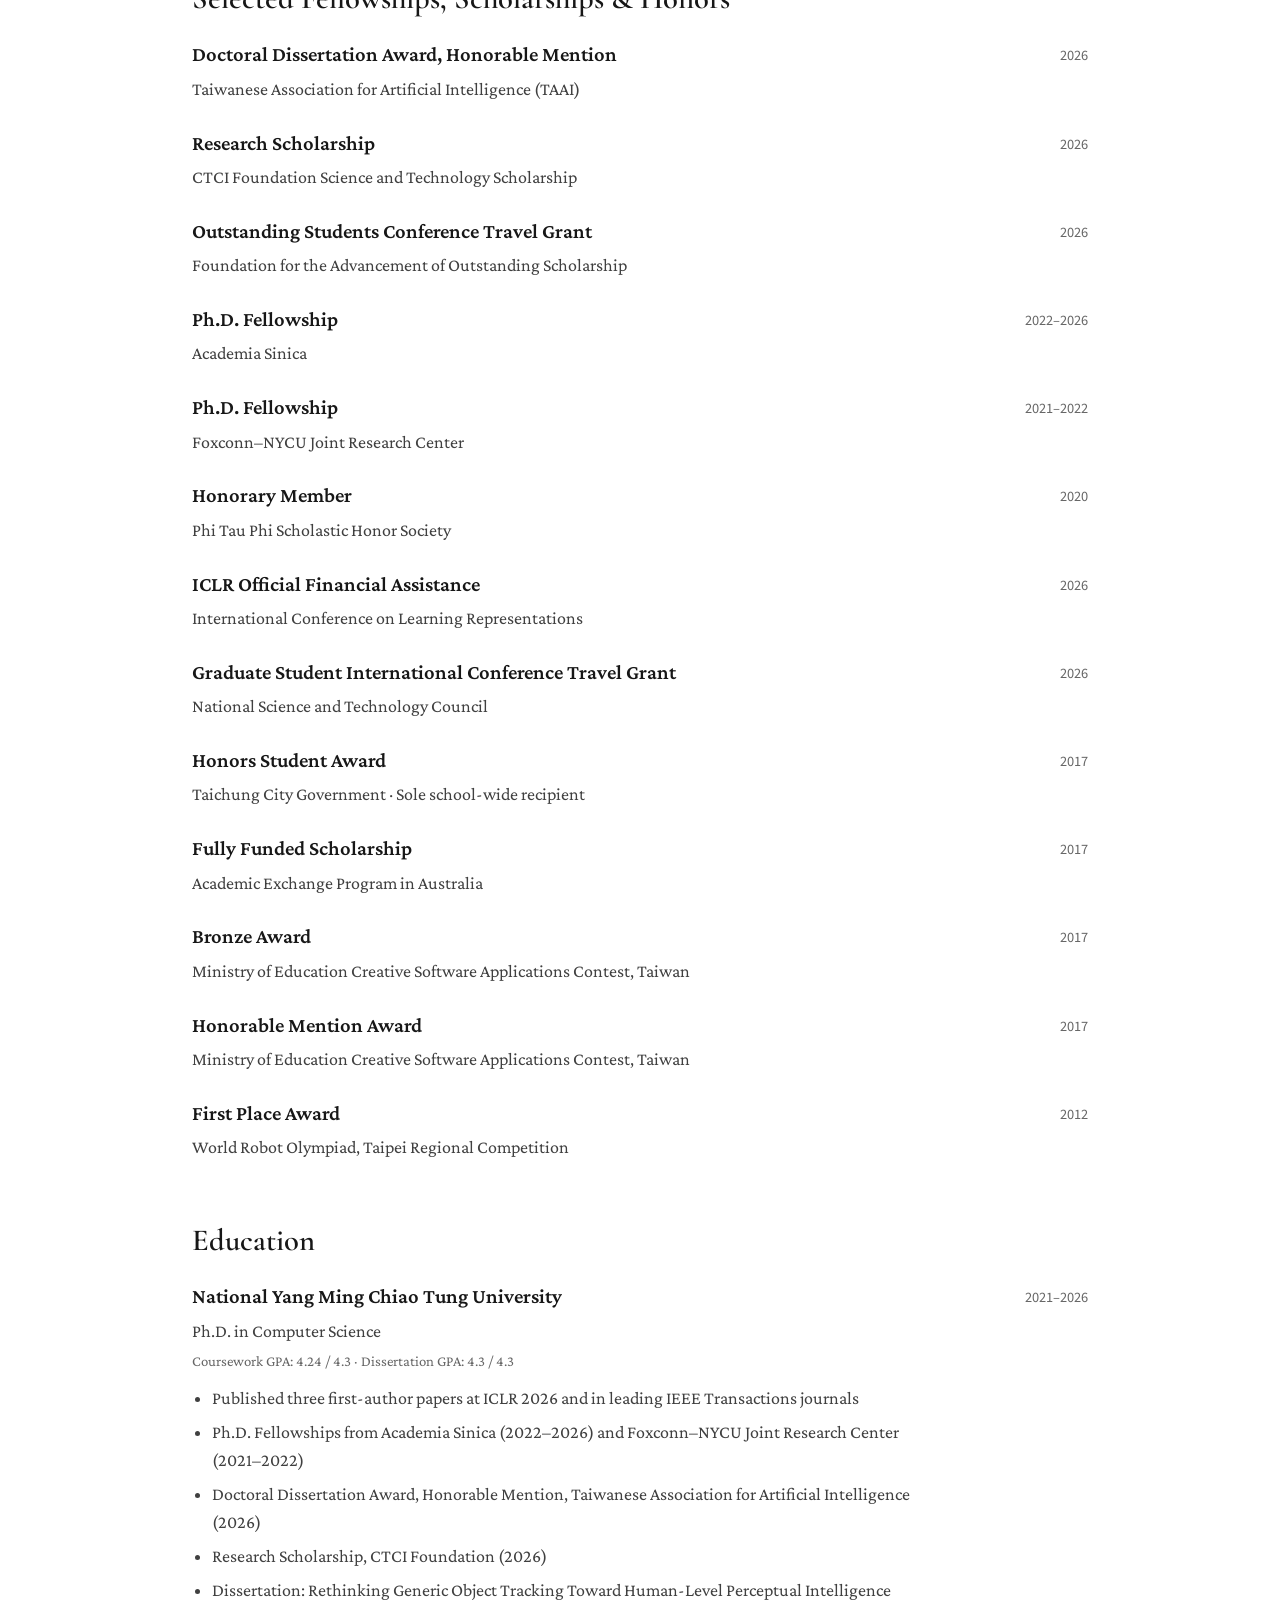
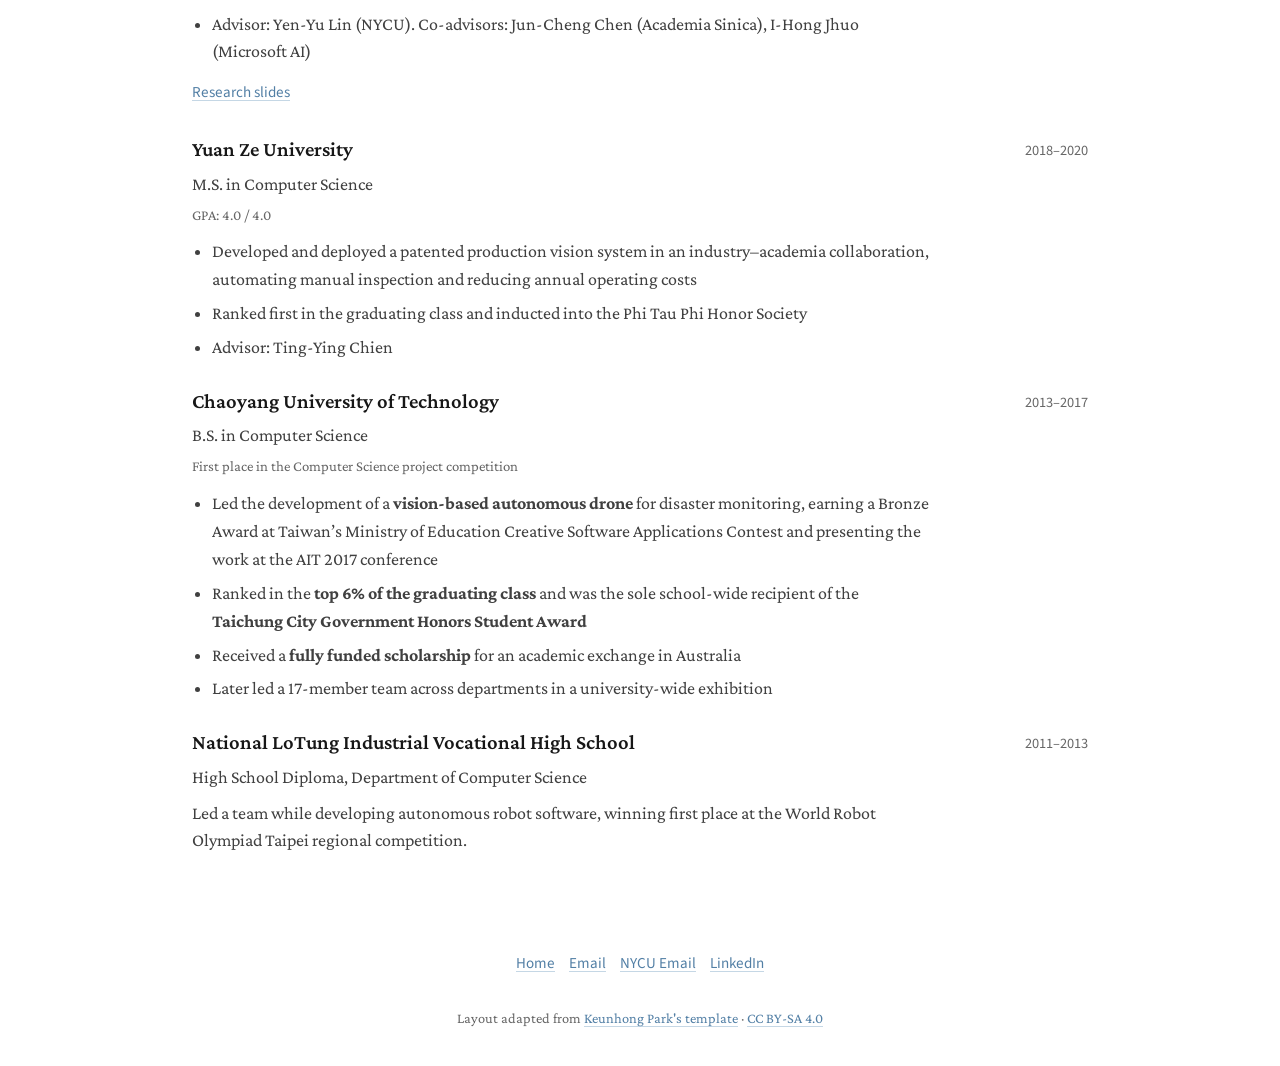
==== commit 4053a2d4: "Align website research experience with the latest resume" ====
--- a/cv/index.html
+++ b/cv/index.html
@@ -114,7 +114,7 @@
       <div class="eyebrow">Curriculum Vitae</div>
       <h1>Shih-Fang Chen</h1>
       <p class="cv-role">Machine Learning &amp; Computer Vision Researcher and Engineer</p>
-      <p class="cv-summary">Machine Learning and Computer Vision researcher and engineer with a Ph.D. in Computer Science, specializing in adaptive video perception, multimodal learning, self-supervised learning, and vision foundation model adaptation. Published three first-author papers at ICLR 2026 and in leading IEEE Transactions journals. Led end-to-end ML R&amp;D across pretraining, downstream fine-tuning, model optimization, and evaluation. Deployed production vision systems and contributed to patented technologies.</p>
+      <p class="cv-summary">Machine learning and computer vision researcher and engineer with a Ph.D. in Computer Science. My research focuses on adaptive video perception, multimodal learning, and foundation model adaptation to improve robustness and generalization in dynamic environments. I published three first-author papers, including one at ICLR 2026 and two in IEEE Transactions journals. I led end-to-end ML R&amp;D across pretraining, fine-tuning, optimization, and evaluation, deployed production vision systems, and contributed to patented technologies.</p>
       <p class="cv-summary">Currently seeking opportunities in Machine Learning, Computer Vision, and AI, including Research Scientist, Applied Scientist, and ML/CV Engineering roles. Interested in technically challenging AI problems with strong research depth and real-world impact.</p>
       <div class="cv-links"><a href="mailto:shihfang1207@gmail.com">shihfang1207@gmail.com</a><a href="mailto:csf.cs09@nycu.edu.tw">csf.cs09@nycu.edu.tw</a><a href="https://www.linkedin.com/in/shihfangchen/" target="_blank" rel="noopener">LinkedIn</a><a href="https://github.com/chenshihfang" target="_blank" rel="noopener">GitHub</a><a href="https://scholar.google.com/citations?user=X8uMo8EAAAAJ" target="_blank" rel="noopener">Google Scholar</a><a href="https://orcid.org/0000-0002-8438-400X" target="_blank" rel="noopener">ORCID</a></div>
     </header>
@@ -138,24 +138,37 @@
 
     <section id="experience" class="cv-section" aria-labelledby="experience-title">
       <h2 id="experience-title">Work Experience (Research &amp; Engineering)</h2>
-      <article class="cv-entry"><div><h3>Machine Learning &amp; Computer Vision Researcher</h3><p class="venue">NYCU / Academia Sinica · Ph.D. research fellowship</p><ul><li>Owned end-to-end ML research and development, from problem formulation and algorithm design through implementation, training, optimization, and large-scale evaluation of adaptive video perception systems</li><li>Designed and developed visual perception systems using multimodal learning, self-supervised pretraining, and test-time adaptation to improve robustness and generalization in dynamic environments<ul><li><strong>GOT-Edit:</strong> Developed a multimodal perception framework that integrates 3D geometry (VGGT/DA3) with DINO semantics and uses null-space-constrained online model editing for cross-modal test-time adaptation</li><li><strong>GOT-JEPA:</strong> Extended JEPA to predict tracking models through self-supervised learning, using point tracker adaptation to improve generalization and robustness to occlusion</li><li><strong>PiVOT:</strong> Built an automated visual prompting system that leverages CLIP’s contrastive knowledge for test-time adaptation and target–distractor discrimination in dynamic video environments</li></ul></li><li>Built scalable, memory-efficient ML training pipelines for 20M+ samples using parameter-efficient fine-tuning (PEFT), distributed training, and mixed precision to optimize GPU memory usage and training efficiency</li><li>Achieved state-of-the-art tracking results and evaluated 1M+ samples across 7 benchmarks, analyzing robustness, generalization, and failure modes to guide algorithm development and system optimization</li><li>Published three first-author papers at ICLR 2026 and in leading IEEE Transactions journals as the sole student author, open-sourced <a href="https://chenshihfang.github.io/GOT-EDIT/" target="_blank" rel="noopener">models and code</a>, and discussed research with Academia Sinica and Microsoft AI researchers</li></ul></div><div class="cv-date">2021–2026</div></article>
+      <article class="cv-entry"><div><h3>Machine Learning &amp; Computer Vision Researcher</h3><p class="venue">NYCU / Academia Sinica · Ph.D. research fellowship</p>
+        <ul>
+          <li>Led ML research and development of adaptive visual perception systems, from problem formulation and algorithm design through implementation, training, optimization, and evaluation, improving visual tracking robustness and generalization in dynamic environments
+          <ul>
+            <li><strong>GOT-Edit:</strong> Designed a multimodal framework that integrates 3D geometry (VGGT/DA3) with DINO semantics through model editing for reliable cross-modal test-time adaptation. Used PEFT to adapt billion-parameter vision models and periodically updated KV caches to reduce inference overhead</li>
+            <li><strong>GOT-JEPA:</strong> Extended JEPA to predict tracking models with self-supervised learning for test-time adaptation to unseen targets. Adapted point tracking for object-aware visibility estimation to improve occlusion robustness</li>
+            <li><strong>PiVOT:</strong> Designed an automated visual prompting framework that uses CLIP’s zero-shot contrastive knowledge for test-time prompt adaptation, improving target–distractor discrimination and tracking robustness in dynamic video</li>
+          </ul>
+          </li>
+          <li>Built scalable ML training pipelines for 20M+ video samples using parameter-efficient fine-tuning (PEFT), distributed training, mixed precision, and activation checkpointing to address GPU memory constraints</li>
+          <li>Achieved state-of-the-art tracking results and evaluated 1M+ samples across 7 benchmarks, demonstrating generalization to seen and unseen targets under challenging dynamic conditions</li>
+          <li>Published three first-author papers at ICLR 2026, IEEE TCSVT 2026, and IEEE TMM 2025 as the sole student author. Open-sourced <a href="https://chenshihfang.github.io/GOT-EDIT/" target="_blank" rel="noopener">models and code</a> and met weekly with academic and Microsoft AI researchers to discuss progress and technical approaches</li>
+        </ul>
+        </div><div class="cv-date">2021–2026</div></article>
       <article class="cv-entry"><div><h3>HPC GPU System Administrator</h3><p class="venue">Vision and Learning Lab (VLLAB), NYCU and Academia Sinica</p><p>Administered 10 GPU servers supporting 30 users, overseeing deployment and operations while coordinating shared compute resources across researchers and concurrent lab projects.</p></div><div class="cv-date">2021–2026</div></article>
       <article class="cv-entry"><div><h3>Machine Learning &amp; CV Researcher (Full-time RA)</h3><p class="venue">Department of Electrical Engineering, Yuan Ze University · Full-time</p><ul><li>Led end-to-end development of real-time vision applications as the sole vision-system developer, including 3D interaction, pose training, pitching analysis, and banknote reconstruction</li><li>Built and deployed NVIDIA edge AI systems for depth and pose estimation, motion analysis, and image reconstruction. Delivered solutions to industry partners and contributed to patents and research publications</li></ul><div class="paper-links"><a href="https://www.youtube.com/watch?v=kdRU8egUox8" target="_blank" rel="noopener" data-youtube-id="kdRU8egUox8" data-preview-title="3D interaction demo">3D interaction demo</a><a href="https://www.youtube.com/watch?v=kojM4Ia8sjE" target="_blank" rel="noopener" data-youtube-id="kojM4Ia8sjE" data-preview-title="Pitching analysis demo">Pitching analysis demo</a><a href="https://youtu.be/1uSJjntqjGU" target="_blank" rel="noopener" data-youtube-id="1uSJjntqjGU" data-preview-title="Pose training demo">Pose training demo</a><a href="https://www.youtube.com/watch?v=BQn4OWszxgs" target="_blank" rel="noopener" data-youtube-id="BQn4OWszxgs" data-preview-title="Banknote reconstruction demo">Banknote reconstruction demo</a></div></div><div class="cv-date">2020–2021</div></article>
-      <article class="cv-entry"><div><h3>Computer Vision Researcher and Engineer (M.S.)</h3><p class="venue">Department of Computer Science, Yuan Ze University · M.S. industry–academia research</p><ul><li>Owned end-to-end vision system development in an industry–academia collaboration, translating industry partner requirements into a research prototype and production-ready system</li><li>Designed and deployed a production vision system for PCB stacked-substrate counting, automating manual inspection, reducing annual operating costs, and contributing to patents</li></ul><div class="paper-links"><a href="https://www.youtube.com/watch?v=T8Et8sdLTKc" target="_blank" rel="noopener" data-youtube-id="T8Et8sdLTKc" data-preview-title="Industrial system demo">Industrial system demo</a></div></div><div class="cv-date">2018–2020</div></article>
+      <article class="cv-entry"><div><h3>Computer Vision Researcher and Engineer (M.S.)</h3><p class="venue">Department of Computer Science, Yuan Ze University · M.S. industry–academia research</p><ul><li>Owned end-to-end development of an industrial computer vision system in an industry–academia collaboration, translating partner requirements into a research prototype and a production-ready system</li><li>Designed a vision system for PCB stacked-substrate counting using image restoration and segmentation, automating manual inspection, reducing annual operating costs, and contributing to patents</li></ul><div class="paper-links"><a href="https://www.youtube.com/watch?v=T8Et8sdLTKc" target="_blank" rel="noopener" data-youtube-id="T8Et8sdLTKc" data-preview-title="Industrial system demo">Industrial system demo</a></div></div><div class="cv-date">2018–2020</div></article>
       <article class="cv-entry"><div><h3>Computer Vision Project Lead &amp; Developer</h3><p class="venue">Department of Computer Science, Chaoyang University of Technology</p><p>Led an undergraduate team to develop a vision-based autonomous drone for disaster monitoring, receiving a Bronze Award at the Ministry of Education Creative Software Applications Contest.</p></div><div class="cv-date">2013–2017</div></article>
       <article class="cv-entry"><div><h3>Team Lead &amp; Programmer, Autonomous Robotics</h3><p class="venue">National LoTung Industrial Vocational High School</p><p>Led a student team to develop an autonomous robot and its perception and decision logic, earning first place at the World Robot Olympiad Taipei regional competition.</p></div><div class="cv-date">2011–2013</div></article>
+      <article class="cv-entry"><div><h3>Engineering Assistant (Full-Time Summer Intern)</h3><p class="venue">National Center for Traditional Arts</p><p>Collaborated with senior colleagues on engineering activities, gaining experience in a professional environment.</p></div><div class="cv-date">2016</div></article>
     </section>
 
     <section id="skills" class="cv-section" aria-labelledby="skills-title">
       <h2 id="skills-title">Research Interests &amp; Technical Skills</h2>
-      <div class="skill-row"><div class="skill-label">Research Interests</div><p>Multimodal Learning, Visual/Video Perception, Video Understanding, Vision-Language Models (VLMs) and Vision-Language-Action Models (VLAs), Spatial Intelligence, Representation Learning, Self-Supervised Learning, Foundation Model Adaptation, Video Foundation Models, Model Training and Optimization, Test-Time Adaptation, World Models, Physical AI, Visual Tracking</p></div>
+      <div class="skill-row"><div class="skill-label">Research Interests</div><p>Visual/Video Perception, Multimodal AI, Video Understanding, Spatial Intelligence, Foundation Model Adaptation, Model Training and Optimization, Test-Time Adaptation, World Models</p></div>
       <div class="skill-row"><div class="skill-label">ML &amp; CV</div><p>Model Architecture Design, Vision Foundation Models, Multimodal Learning, Representation Learning, Self-Supervised Learning, Parameter-Efficient Fine-Tuning (PEFT), Test-Time Adaptation, Model Editing, Knowledge Distillation, KV Caching</p></div>
       <div class="skill-row"><div class="skill-label">Training &amp; Scaling</div><p>Distributed Training (DP/DDP, DeepSpeed), Activation Checkpointing, Mixed-Precision Training</p></div>
       <div class="skill-row"><div class="skill-label">Performance &amp; Evaluation</div><p>GPU Memory Optimization, Accuracy &amp; Latency Optimization, Model Benchmarking</p></div>
-      <div class="skill-row"><div class="skill-label">Frameworks &amp; Tools</div><p>PyTorch, OpenCV</p></div>
-      <div class="skill-row"><div class="skill-label">Programming</div><p>Python (primary), C++, C</p></div>
+      <div class="skill-row"><div class="skill-label">Programming &amp; Frameworks</div><p>Python (primary), C++, C, PyTorch, OpenCV</p></div>
       <div class="skill-row"><div class="skill-label">Systems &amp; Infrastructure</div><p>Linux, Git, HPC GPU Cluster Administration</p></div>
-      <div class="skill-row"><div class="skill-label">Technical Knowledge</div><p>Quantization, Agent Orchestration</p></div>
+      <div class="skill-row"><div class="skill-label">Technical Knowledge</div><p>Quantization, Agent Orchestration, Vision-Language Models (VLMs), Vision-Language-Action Models (VLAs), Physical AI</p></div>
     </section>
 
     <section id="honors" class="cv-section" aria-labelledby="honors-title">
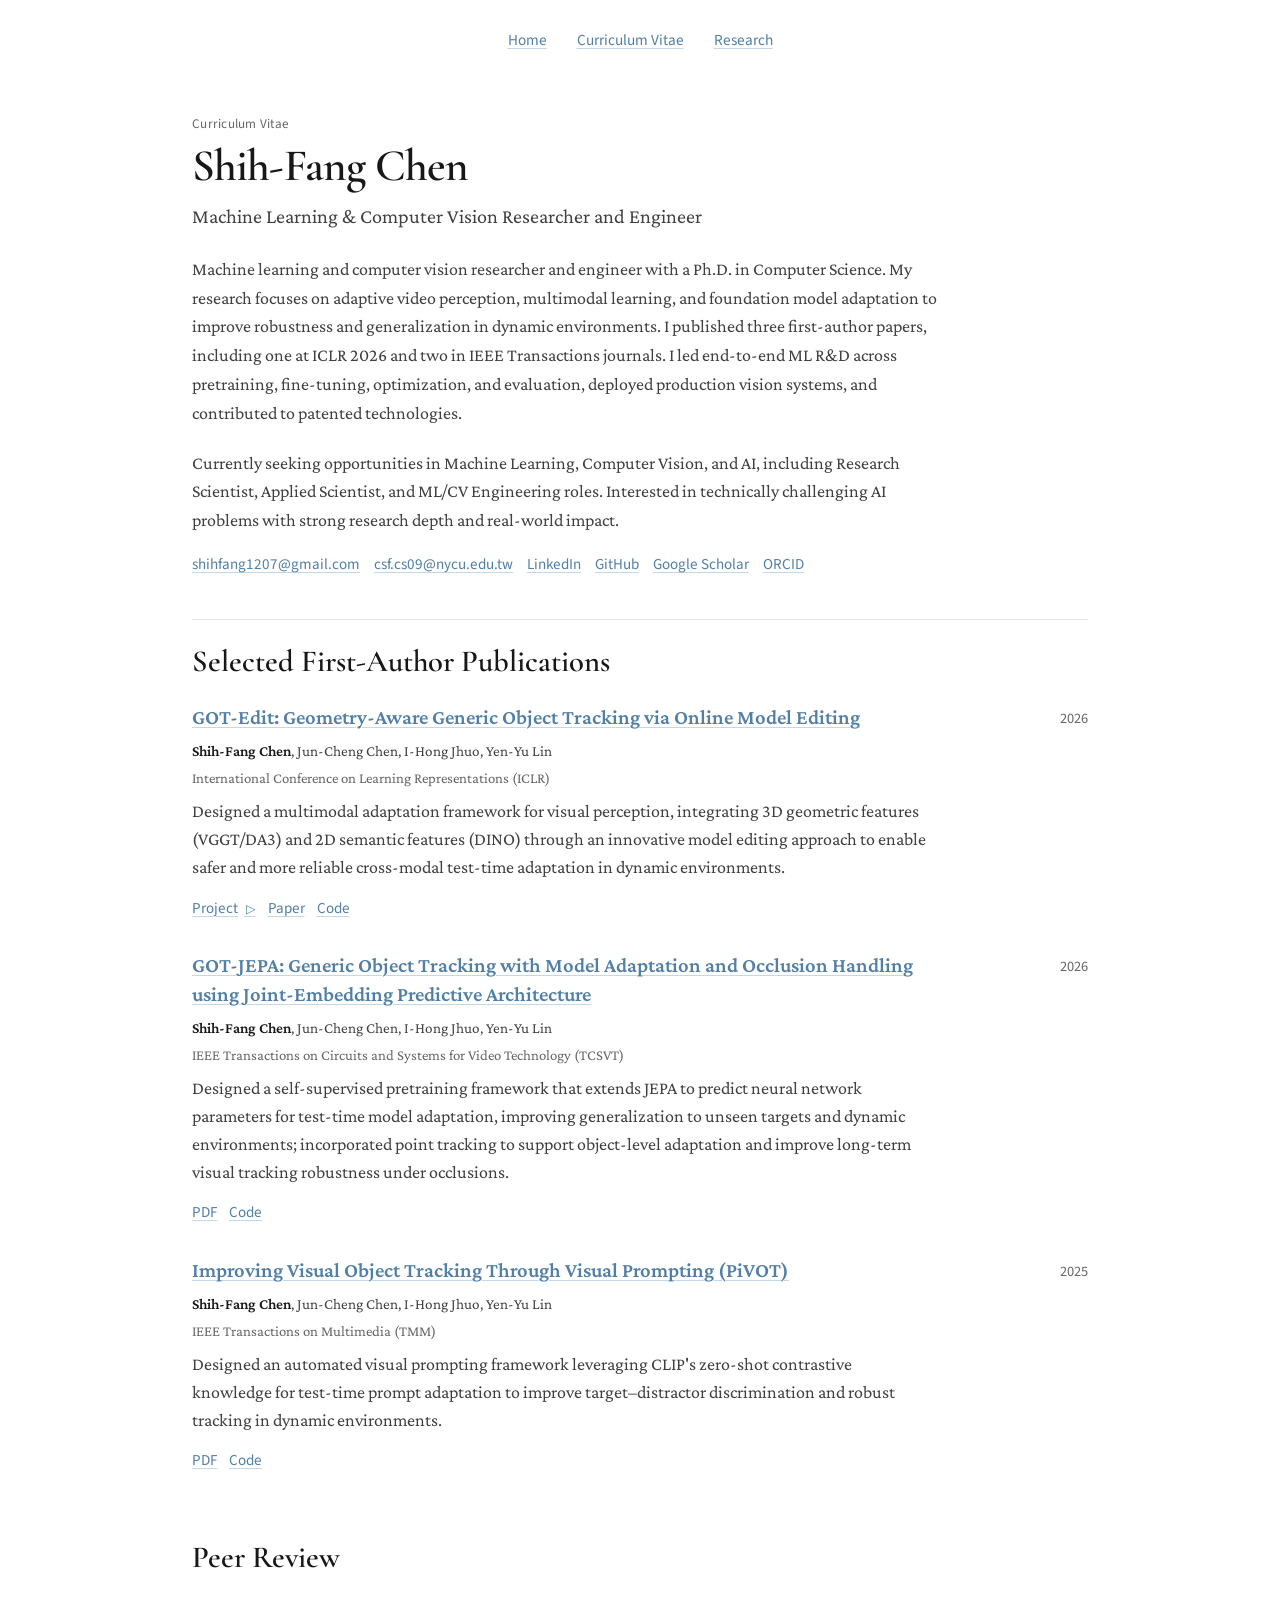
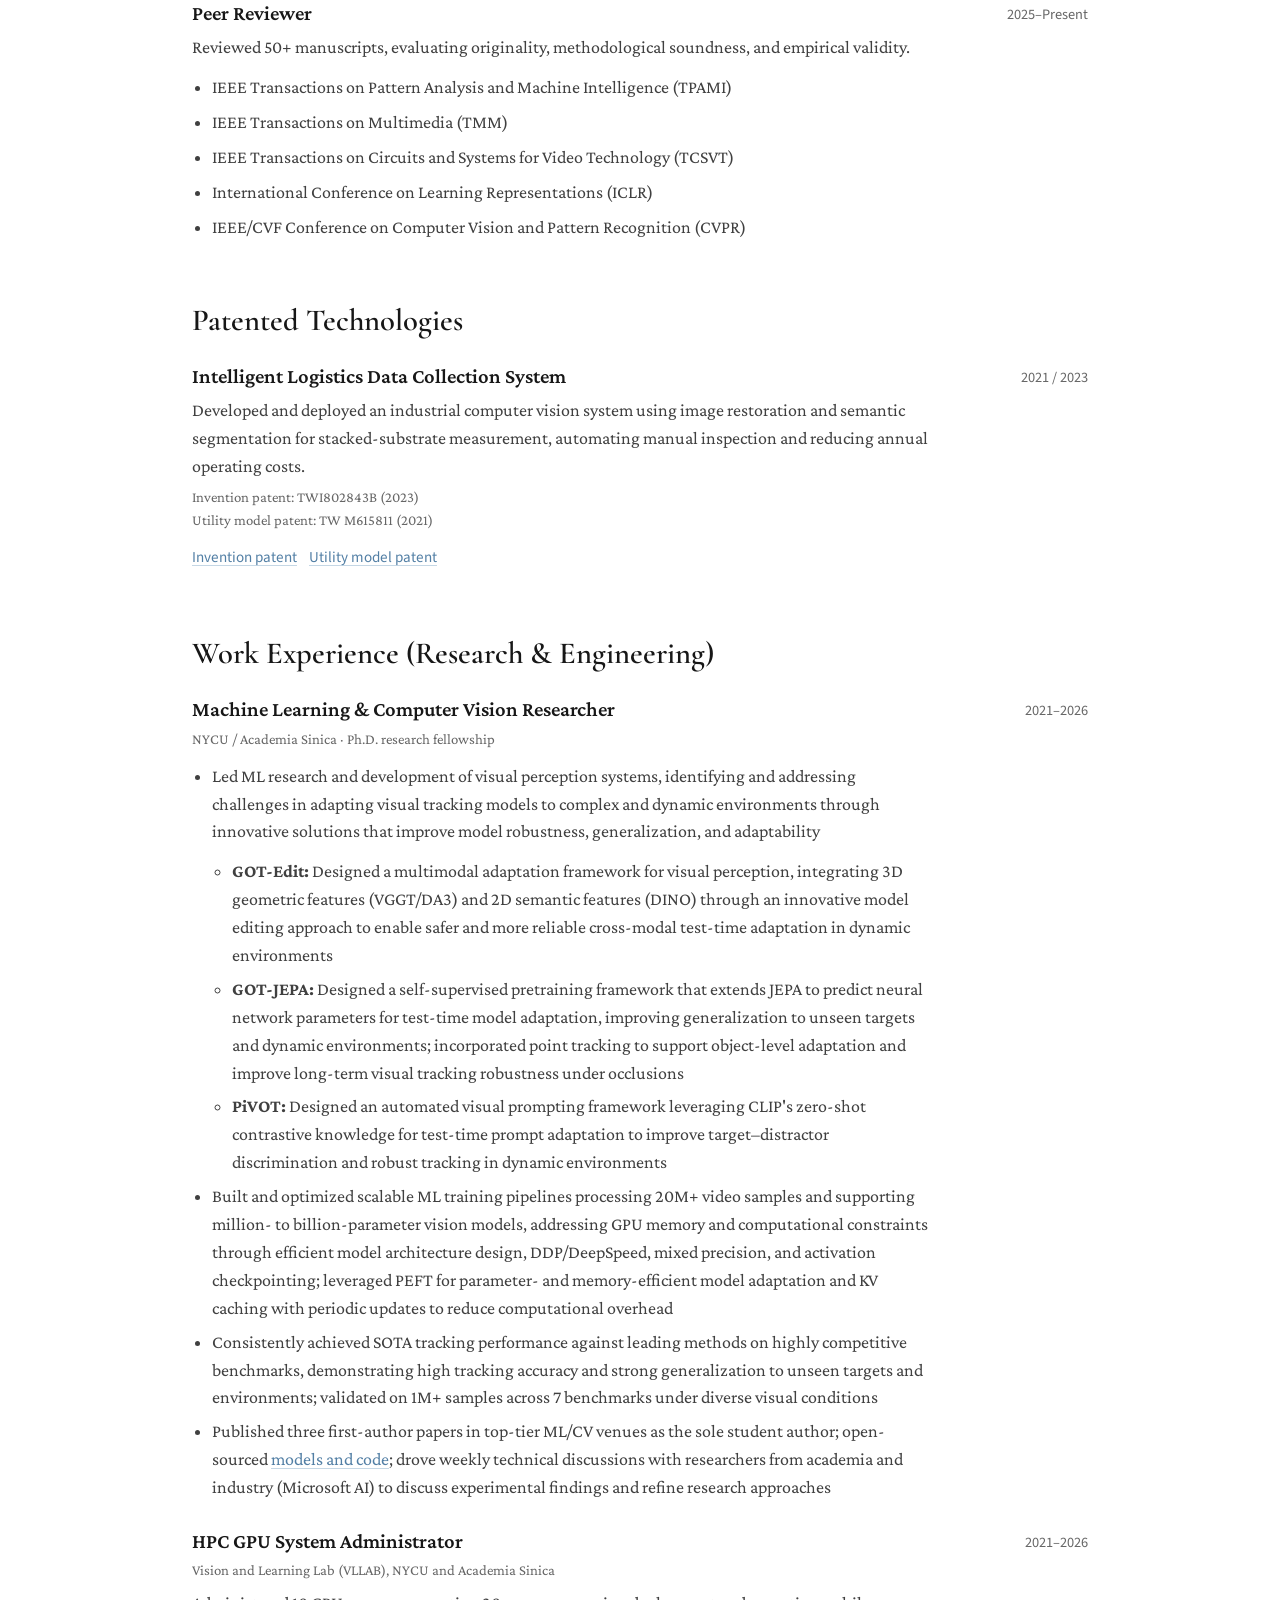
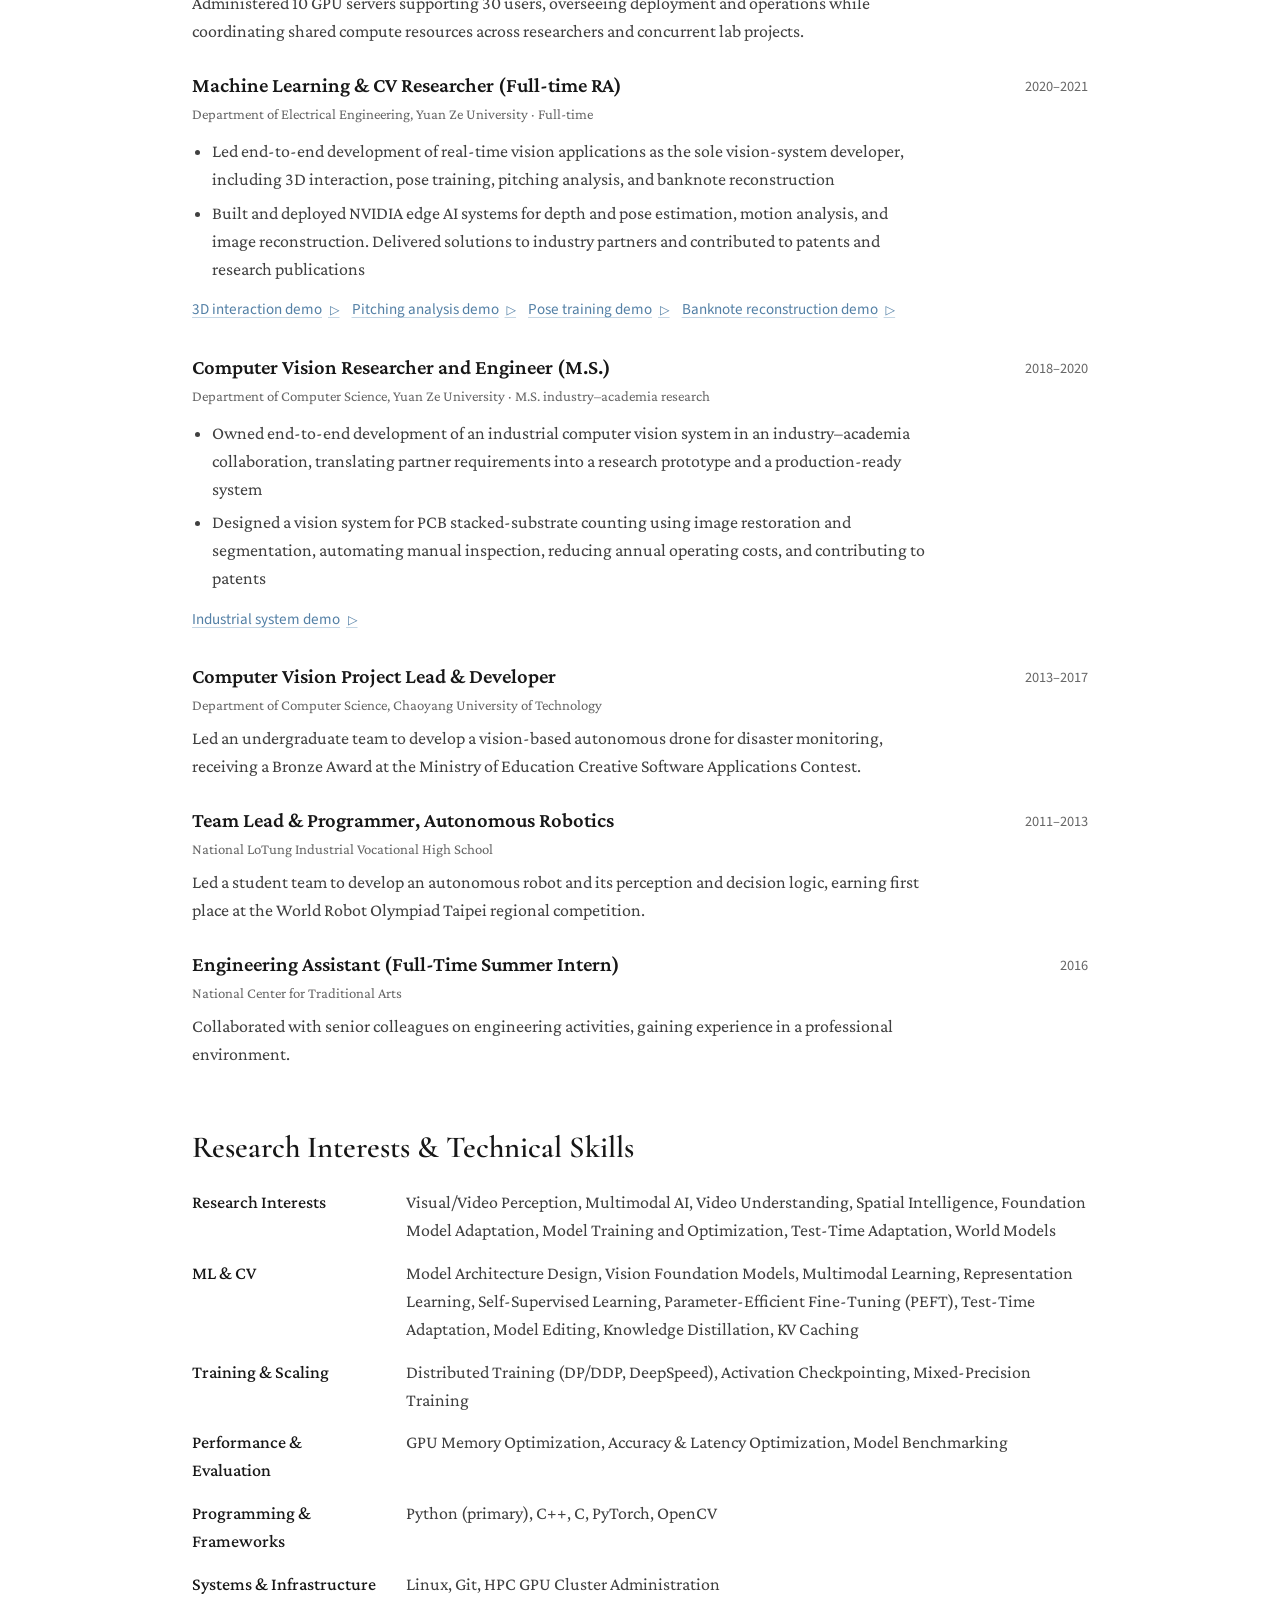
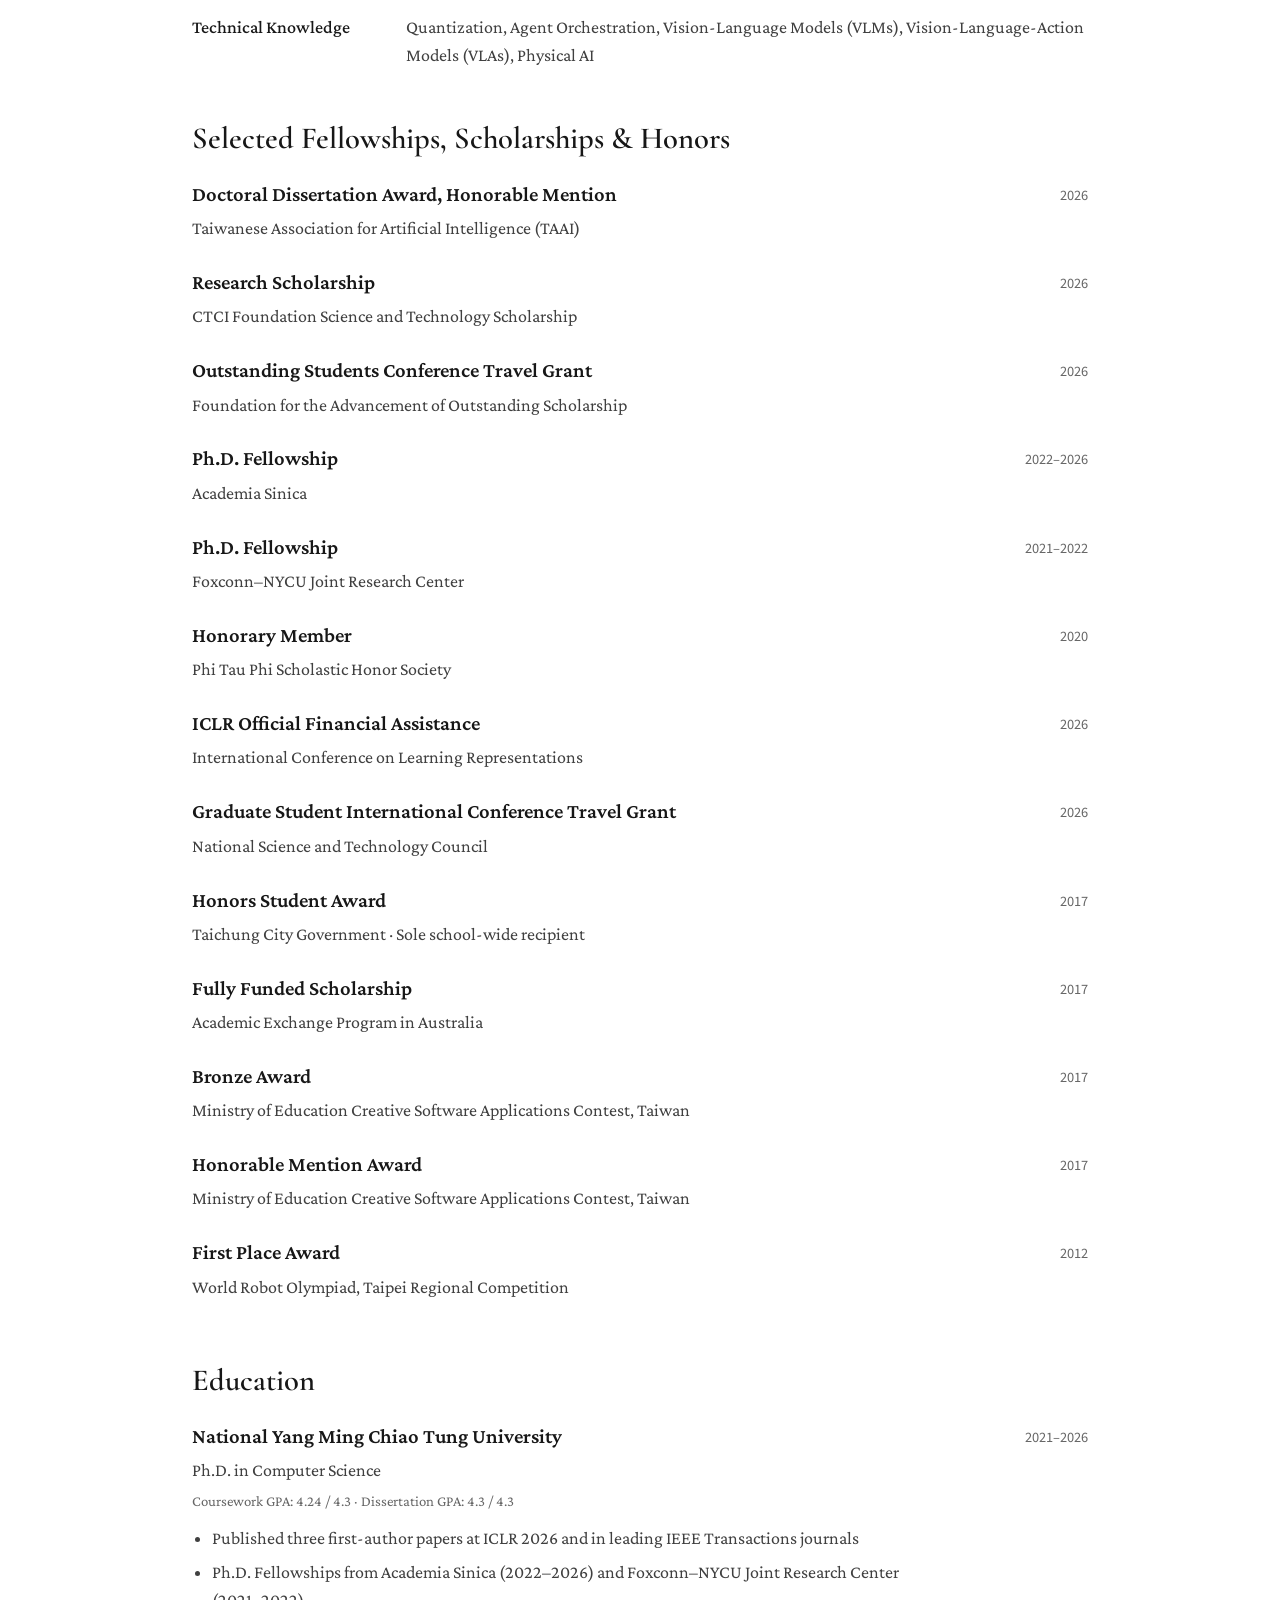
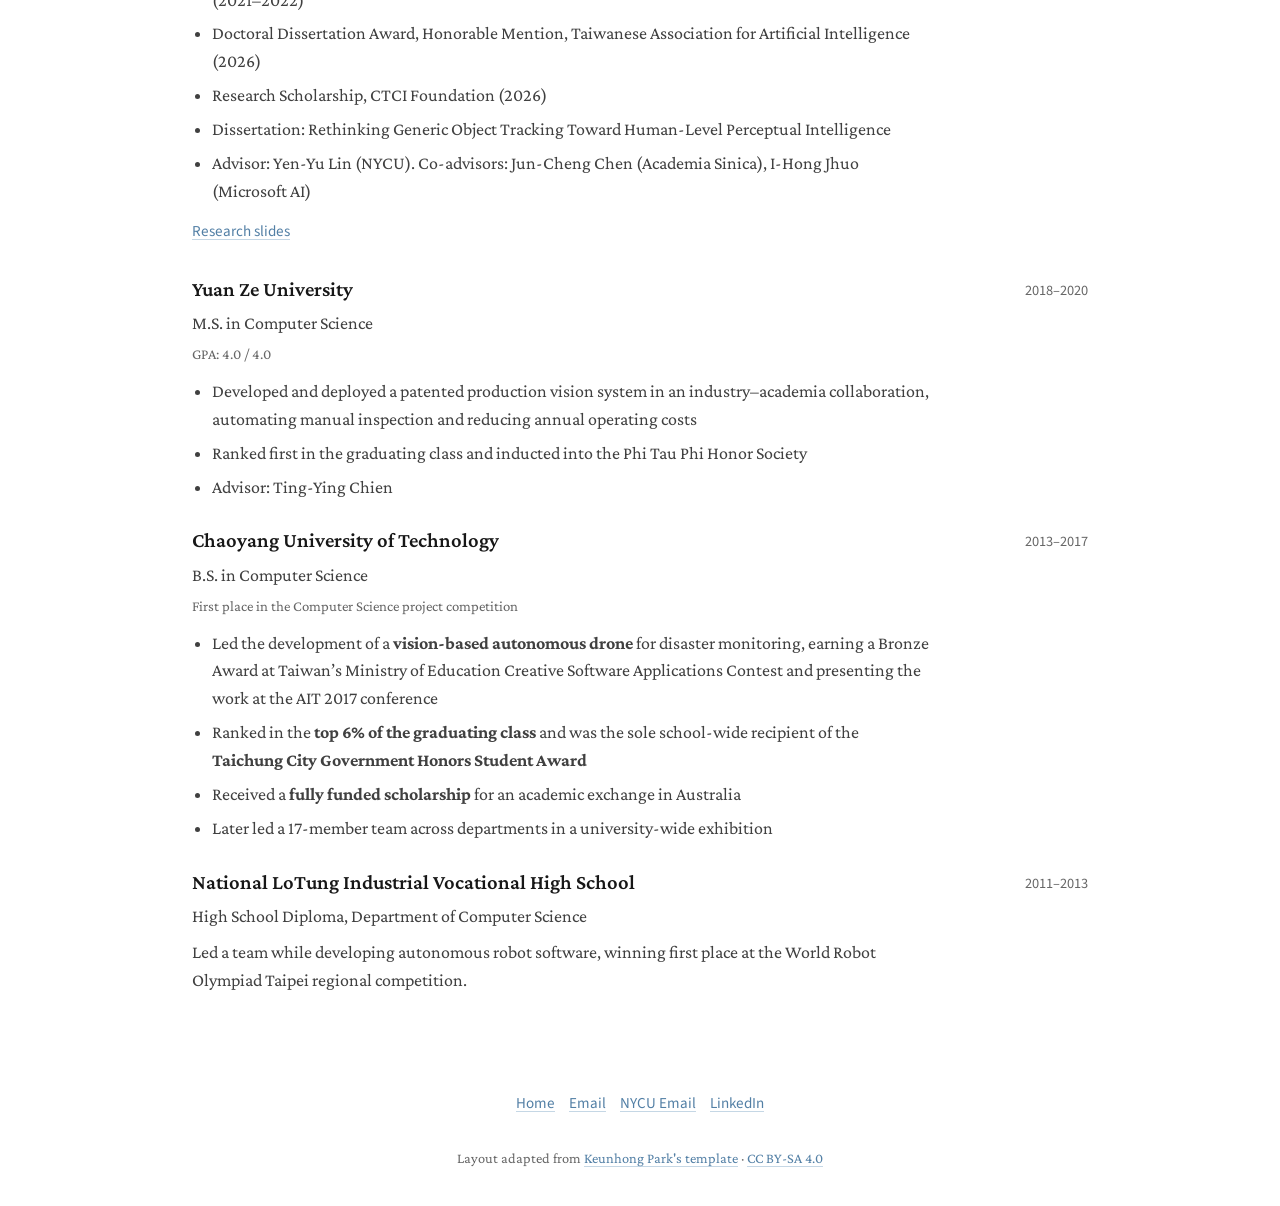
==== commit 4723f4e9: "Update cv" ====
--- a/cv/index.html
+++ b/cv/index.html
@@ -1,3 +1,4 @@
+
 <!doctype html>
 <html lang="en">
 <head>
@@ -121,9 +122,9 @@
 
     <section id="publications" class="cv-section" aria-labelledby="publications-title">
       <h2 id="publications-title">Selected First-Author Publications</h2>
-      <article class="cv-entry cv-paper"><div><h3><a href="https://chenshihfang.github.io/GOT-EDIT/" target="_blank" rel="noopener" data-video-src="https://chenshihfang.github.io/GOT-EDIT/demo_A.mp4" data-preview-title="GOT-Edit · Video demo">GOT-Edit: Geometry-Aware Generic Object Tracking via Online Model Editing</a></h3><p class="authors"><strong>Shih-Fang Chen</strong>, Jun-Cheng Chen, I-Hong Jhuo, Yen-Yu Lin</p><p class="venue">International Conference on Learning Representations (ICLR)</p><p>Designed, developed, and open-sourced a multimodal visual/video perception system combining 3D geometry from VGGT/DA3 with DINO semantics for reliable cross-modal test-time adaptation in dynamic environments.</p><div class="paper-links"><a href="https://chenshihfang.github.io/GOT-EDIT/" target="_blank" rel="noopener" data-video-src="https://chenshihfang.github.io/GOT-EDIT/demo_A.mp4" data-preview-title="GOT-Edit · Video demo">Project</a><a href="https://openreview.net/forum?id=aVa7etWnwF" target="_blank" rel="noopener">Paper</a><a href="https://github.com/chenshihfang/GOT" target="_blank" rel="noopener">Code</a></div></div><div class="cv-date">2026</div></article>
-      <article class="cv-entry cv-paper"><div><h3><a href="https://arxiv.org/pdf/2602.14771" target="_blank" rel="noopener">GOT-JEPA: Generic Object Tracking with Model Adaptation and Occlusion Handling using Joint-Embedding Predictive Architecture</a></h3><p class="authors"><strong>Shih-Fang Chen</strong>, Jun-Cheng Chen, I-Hong Jhuo, Yen-Yu Lin</p><p class="venue">IEEE Transactions on Circuits and Systems for Video Technology (TCSVT)</p><p>Designed, developed, and open-sourced an adaptive, occlusion-aware visual/video perception system using self-supervised pretraining for test-time adaptation and point-tracking adaptation for occlusion reasoning.</p><div class="paper-links"><a href="https://arxiv.org/pdf/2602.14771" target="_blank" rel="noopener">PDF</a><a href="https://github.com/chenshihfang/GOT/tree/84e9324317e4afe62c06b2c51a97563f79730a2e" target="_blank" rel="noopener">Code</a></div></div><div class="cv-date">2026</div></article>
-      <article class="cv-entry cv-paper"><div><h3><a href="https://arxiv.org/pdf/2409.18901" target="_blank" rel="noopener">Improving Visual Object Tracking Through Visual Prompting (PiVOT)</a></h3><p class="authors"><strong>Shih-Fang Chen</strong>, Jun-Cheng Chen, I-Hong Jhuo, Yen-Yu Lin</p><p class="venue">IEEE Transactions on Multimedia (TMM)</p><p>Designed, developed, and open-sourced an automated visual prompting system for visual/video perception, leveraging CLIP contrastive knowledge for test-time target–distractor discrimination and adaptation.</p><div class="paper-links"><a href="https://arxiv.org/pdf/2409.18901" target="_blank" rel="noopener">PDF</a><a href="https://github.com/chenshihfang/GOT/tree/c02e55fb2eeea087806e2f0b8dd75d67dfacd635" target="_blank" rel="noopener">Code</a></div></div><div class="cv-date">2025</div></article>
+      <article class="cv-entry cv-paper"><div><h3><a href="https://chenshihfang.github.io/GOT-EDIT/" target="_blank" rel="noopener" data-video-src="https://chenshihfang.github.io/GOT-EDIT/demo_A.mp4" data-preview-title="GOT-Edit · Video demo">GOT-Edit: Geometry-Aware Generic Object Tracking via Online Model Editing</a></h3><p class="authors"><strong>Shih-Fang Chen</strong>, Jun-Cheng Chen, I-Hong Jhuo, Yen-Yu Lin</p><p class="venue">International Conference on Learning Representations (ICLR)</p><p>Designed a multimodal adaptation framework for visual perception, integrating 3D geometric features (VGGT/DA3) and 2D semantic features (DINO) through an innovative model editing approach to enable safer and more reliable cross-modal test-time adaptation in dynamic environments.</p><div class="paper-links"><a href="https://chenshihfang.github.io/GOT-EDIT/" target="_blank" rel="noopener" data-video-src="https://chenshihfang.github.io/GOT-EDIT/demo_A.mp4" data-preview-title="GOT-Edit · Video demo">Project</a><a href="https://openreview.net/forum?id=aVa7etWnwF" target="_blank" rel="noopener">Paper</a><a href="https://github.com/chenshihfang/GOT" target="_blank" rel="noopener">Code</a></div></div><div class="cv-date">2026</div></article>
+      <article class="cv-entry cv-paper"><div><h3><a href="https://arxiv.org/pdf/2602.14771" target="_blank" rel="noopener">GOT-JEPA: Generic Object Tracking with Model Adaptation and Occlusion Handling using Joint-Embedding Predictive Architecture</a></h3><p class="authors"><strong>Shih-Fang Chen</strong>, Jun-Cheng Chen, I-Hong Jhuo, Yen-Yu Lin</p><p class="venue">IEEE Transactions on Circuits and Systems for Video Technology (TCSVT)</p><p>Designed a self-supervised pretraining framework that extends JEPA to predict neural network parameters for test-time model adaptation, improving generalization to unseen targets and dynamic environments; incorporated point tracking to support object-level adaptation and improve long-term visual tracking robustness under occlusions.</p><div class="paper-links"><a href="https://arxiv.org/pdf/2602.14771" target="_blank" rel="noopener">PDF</a><a href="https://github.com/chenshihfang/GOT/tree/84e9324317e4afe62c06b2c51a97563f79730a2e" target="_blank" rel="noopener">Code</a></div></div><div class="cv-date">2026</div></article>
+      <article class="cv-entry cv-paper"><div><h3><a href="https://arxiv.org/pdf/2409.18901" target="_blank" rel="noopener">Improving Visual Object Tracking Through Visual Prompting (PiVOT)</a></h3><p class="authors"><strong>Shih-Fang Chen</strong>, Jun-Cheng Chen, I-Hong Jhuo, Yen-Yu Lin</p><p class="venue">IEEE Transactions on Multimedia (TMM)</p><p>Designed an automated visual prompting framework leveraging CLIP's zero-shot contrastive knowledge for test-time prompt adaptation to improve target–distractor discrimination and robust tracking in dynamic environments.</p><div class="paper-links"><a href="https://arxiv.org/pdf/2409.18901" target="_blank" rel="noopener">PDF</a><a href="https://github.com/chenshihfang/GOT/tree/c02e55fb2eeea087806e2f0b8dd75d67dfacd635" target="_blank" rel="noopener">Code</a></div></div><div class="cv-date">2025</div></article>
     </section>
 
     <section id="service" class="cv-section" aria-labelledby="service-title">
@@ -140,16 +141,16 @@
       <h2 id="experience-title">Work Experience (Research &amp; Engineering)</h2>
       <article class="cv-entry"><div><h3>Machine Learning &amp; Computer Vision Researcher</h3><p class="venue">NYCU / Academia Sinica · Ph.D. research fellowship</p>
         <ul>
-          <li>Led ML research and development of adaptive visual perception systems, from problem formulation and algorithm design through implementation, training, optimization, and evaluation, improving visual tracking robustness and generalization in dynamic environments
+          <li>Led ML research and development of visual perception systems, identifying and addressing challenges in adapting visual tracking models to complex and dynamic environments through innovative solutions that improve model robustness, generalization, and adaptability
           <ul>
-            <li><strong>GOT-Edit:</strong> Designed a multimodal framework that integrates 3D geometry (VGGT/DA3) with DINO semantics through model editing for reliable cross-modal test-time adaptation. Used PEFT to adapt billion-parameter vision models and periodically updated KV caches to reduce inference overhead</li>
-            <li><strong>GOT-JEPA:</strong> Extended JEPA to predict tracking models with self-supervised learning for test-time adaptation to unseen targets. Adapted point tracking for object-aware visibility estimation to improve occlusion robustness</li>
-            <li><strong>PiVOT:</strong> Designed an automated visual prompting framework that uses CLIP’s zero-shot contrastive knowledge for test-time prompt adaptation, improving target–distractor discrimination and tracking robustness in dynamic video</li>
+            <li><strong>GOT-Edit:</strong> Designed a multimodal adaptation framework for visual perception, integrating 3D geometric features (VGGT/DA3) and 2D semantic features (DINO) through an innovative model editing approach to enable safer and more reliable cross-modal test-time adaptation in dynamic environments</li>
+            <li><strong>GOT-JEPA:</strong> Designed a self-supervised pretraining framework that extends JEPA to predict neural network parameters for test-time model adaptation, improving generalization to unseen targets and dynamic environments; incorporated point tracking to support object-level adaptation and improve long-term visual tracking robustness under occlusions</li>
+            <li><strong>PiVOT:</strong> Designed an automated visual prompting framework leveraging CLIP's zero-shot contrastive knowledge for test-time prompt adaptation to improve target–distractor discrimination and robust tracking in dynamic environments</li>
           </ul>
           </li>
-          <li>Built scalable ML training pipelines for 20M+ video samples using parameter-efficient fine-tuning (PEFT), distributed training, mixed precision, and activation checkpointing to address GPU memory constraints</li>
-          <li>Achieved state-of-the-art tracking results and evaluated 1M+ samples across 7 benchmarks, demonstrating generalization to seen and unseen targets under challenging dynamic conditions</li>
-          <li>Published three first-author papers at ICLR 2026, IEEE TCSVT 2026, and IEEE TMM 2025 as the sole student author. Open-sourced <a href="https://chenshihfang.github.io/GOT-EDIT/" target="_blank" rel="noopener">models and code</a> and met weekly with academic and Microsoft AI researchers to discuss progress and technical approaches</li>
+          <li>Built and optimized scalable ML training pipelines processing 20M+ video samples and supporting million- to billion-parameter vision models, addressing GPU memory and computational constraints through efficient model architecture design, DDP/DeepSpeed, mixed precision, and activation checkpointing; leveraged PEFT for parameter- and memory-efficient model adaptation and KV caching with periodic updates to reduce computational overhead</li>
+          <li>Consistently achieved SOTA tracking performance against leading methods on highly competitive benchmarks, demonstrating high tracking accuracy and strong generalization to unseen targets and environments; validated on 1M+ samples across 7 benchmarks under diverse visual conditions</li>
+          <li>Published three first-author papers in top-tier ML/CV venues as the sole student author; open-sourced <a href="https://chenshihfang.github.io/GOT-EDIT/" target="_blank" rel="noopener">models and code</a>; drove weekly technical discussions with researchers from academia and industry (Microsoft AI) to discuss experimental findings and refine research approaches</li>
         </ul>
         </div><div class="cv-date">2021–2026</div></article>
       <article class="cv-entry"><div><h3>HPC GPU System Administrator</h3><p class="venue">Vision and Learning Lab (VLLAB), NYCU and Academia Sinica</p><p>Administered 10 GPU servers supporting 30 users, overseeing deployment and operations while coordinating shared compute resources across researchers and concurrent lab projects.</p></div><div class="cv-date">2021–2026</div></article>
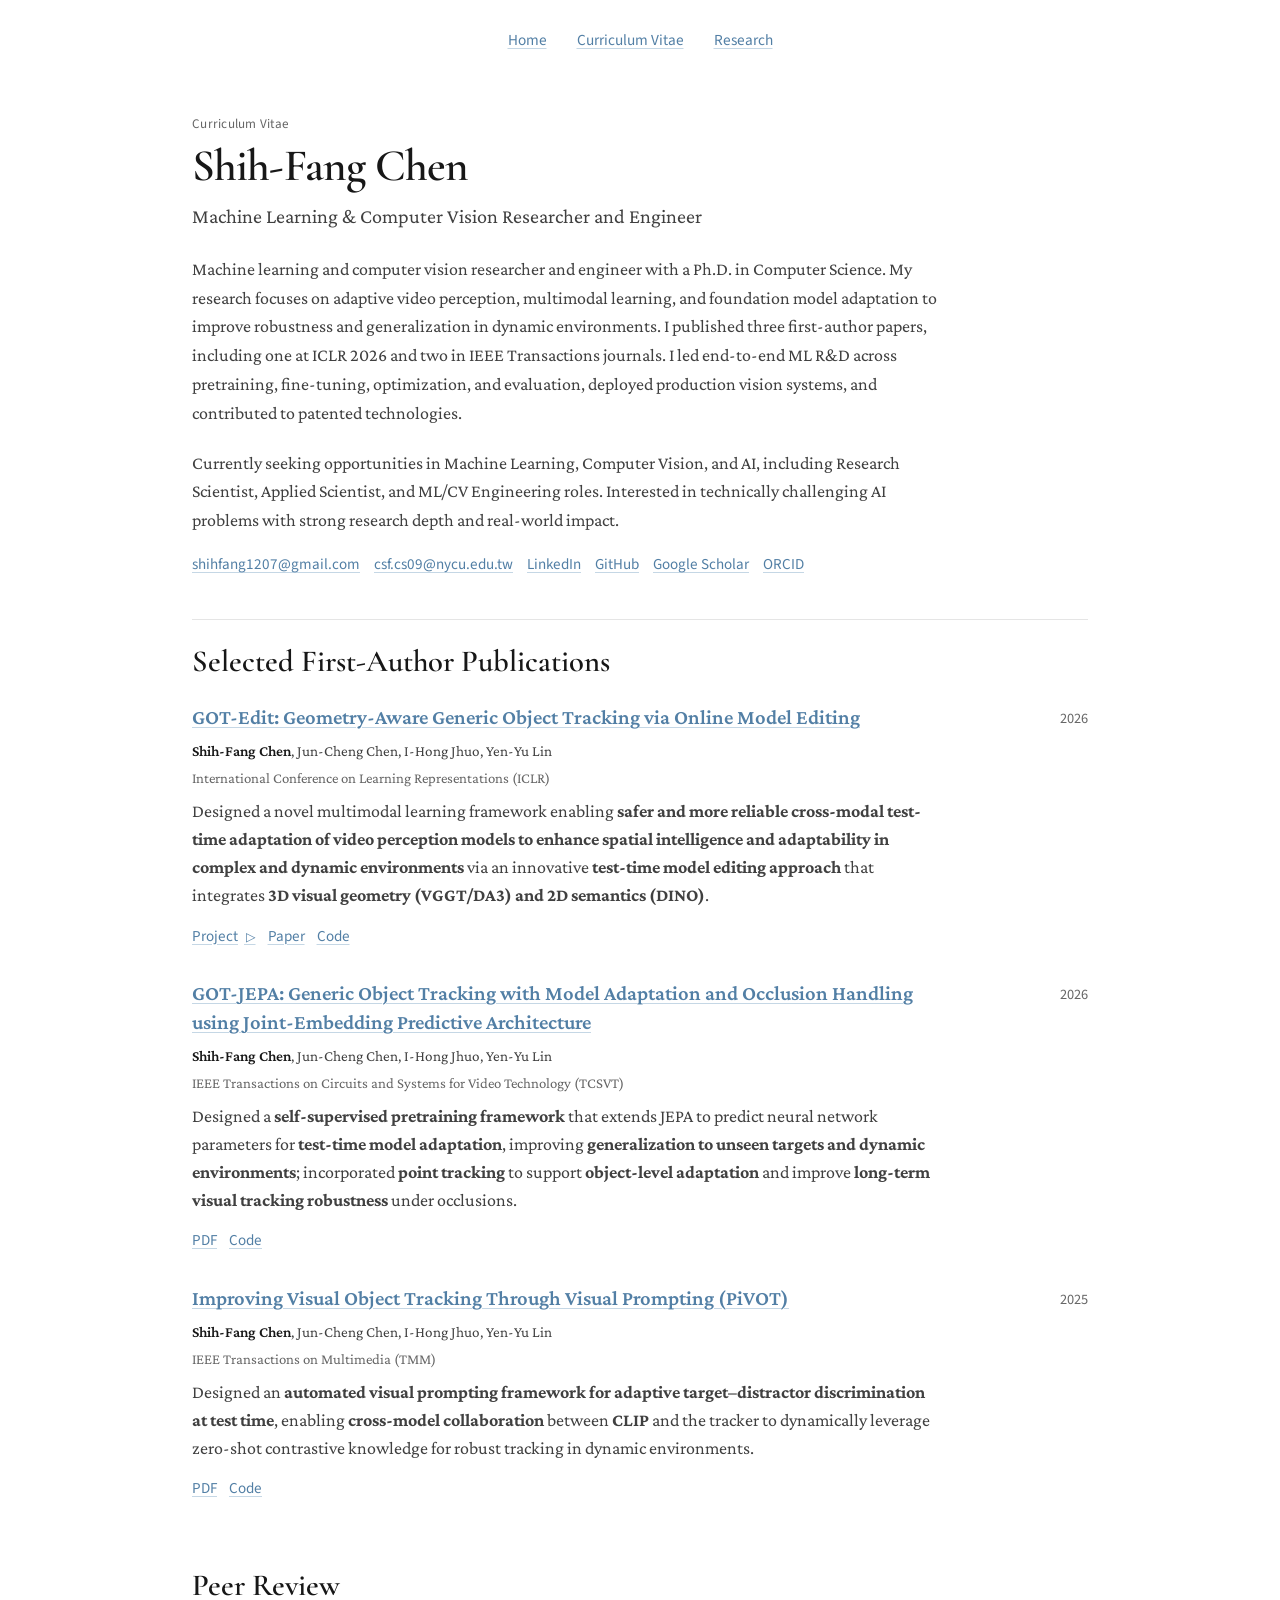
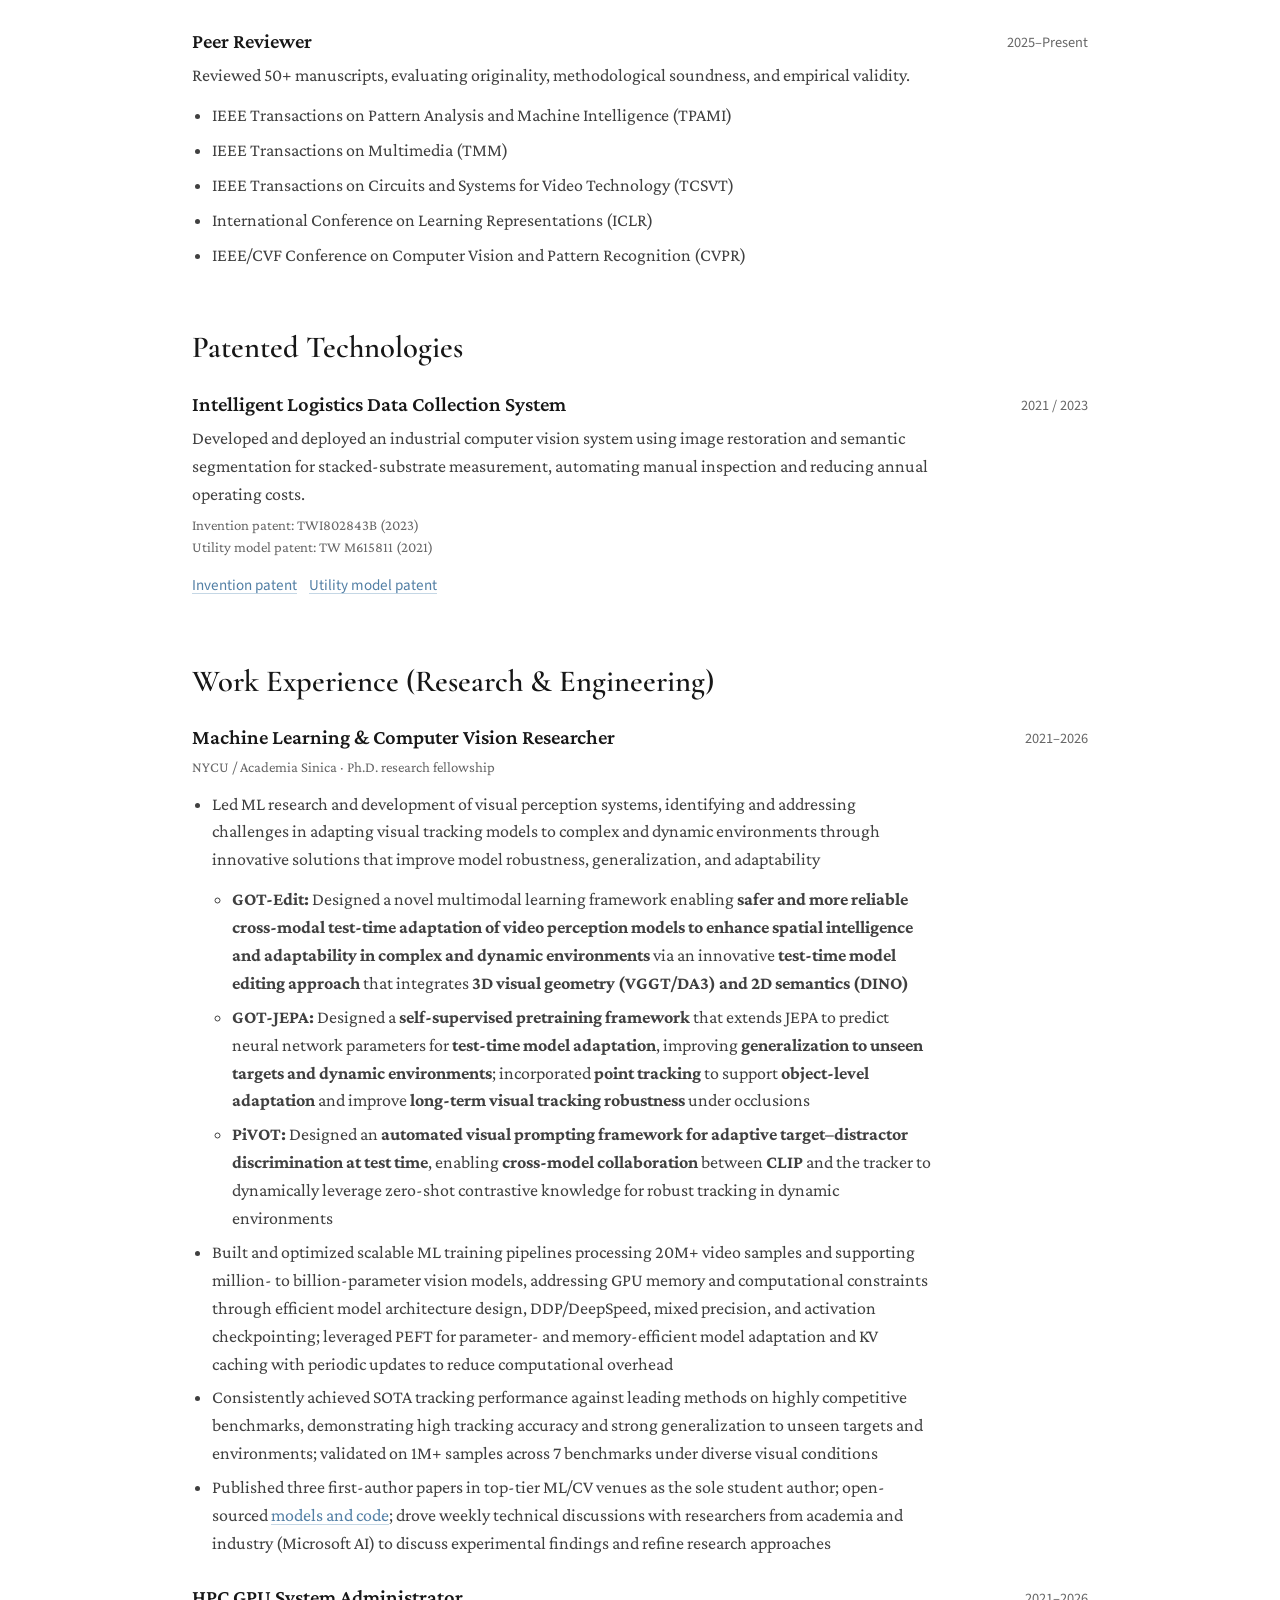
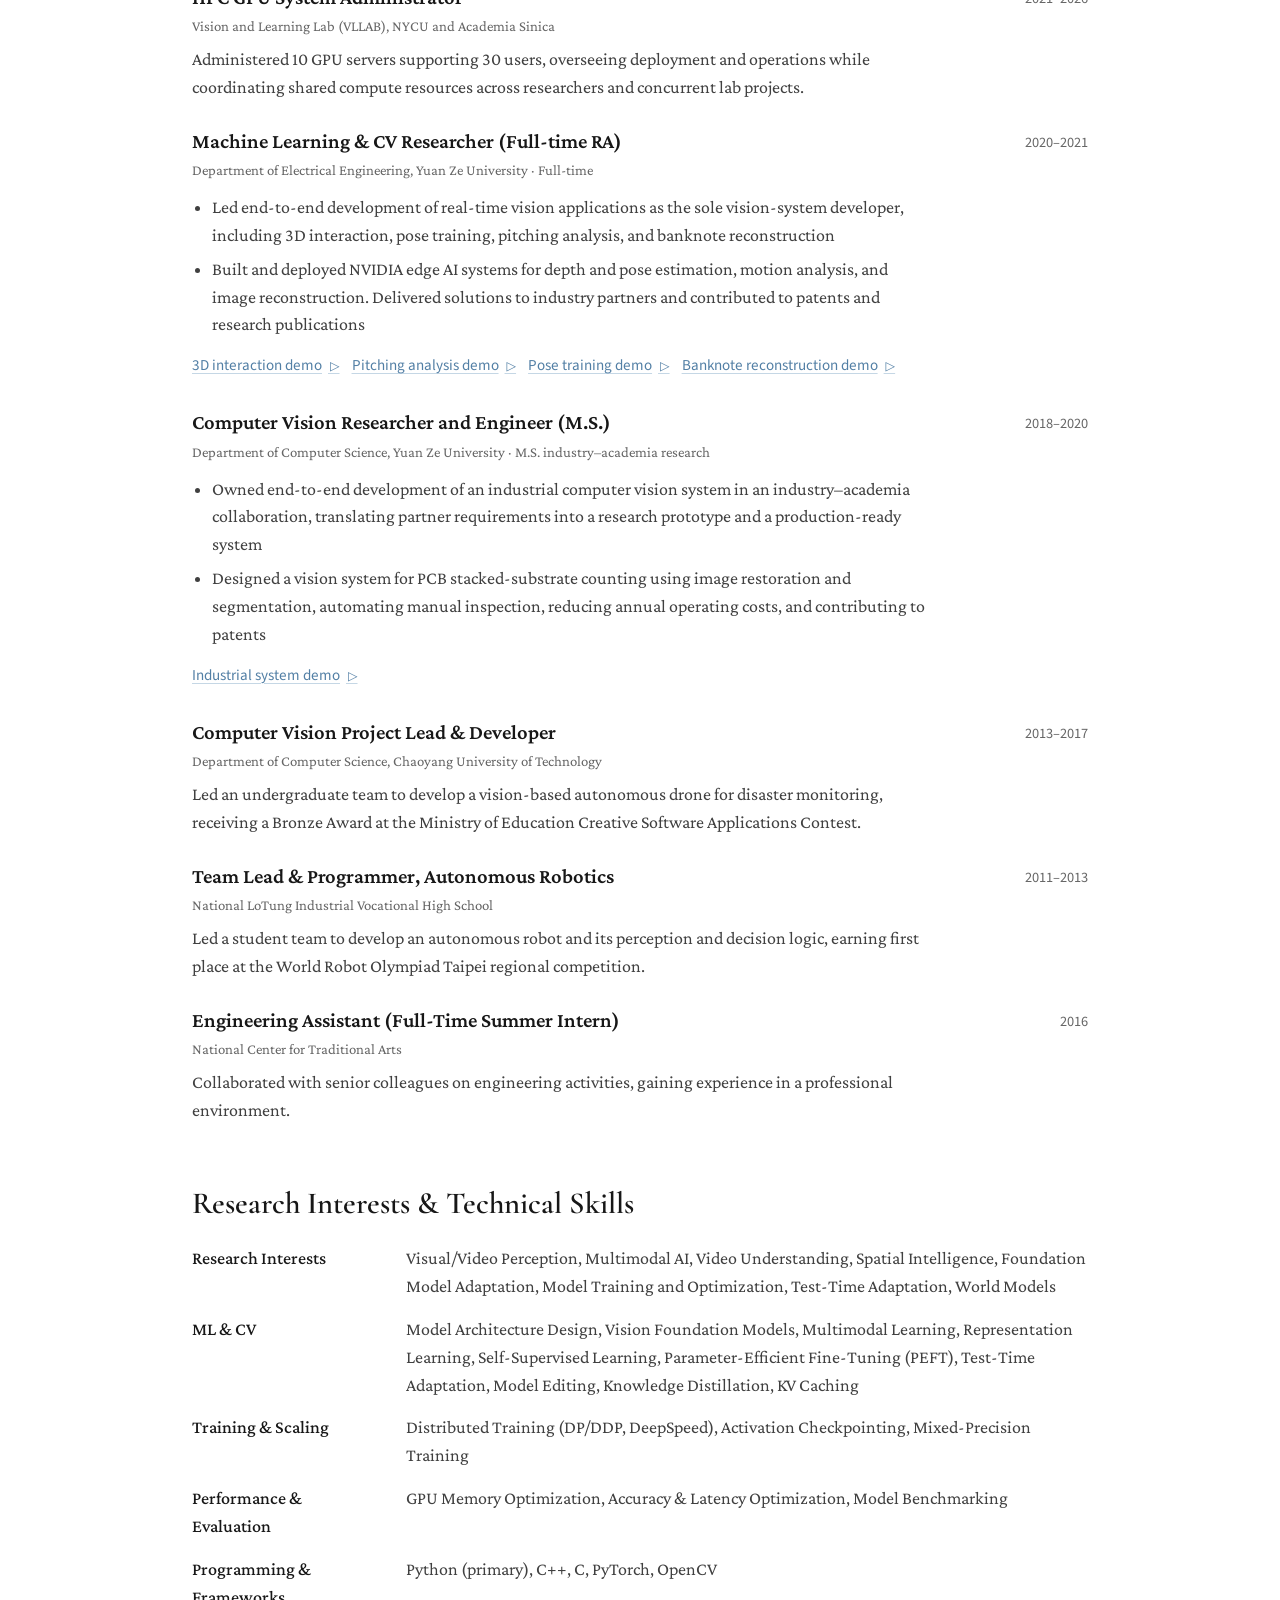
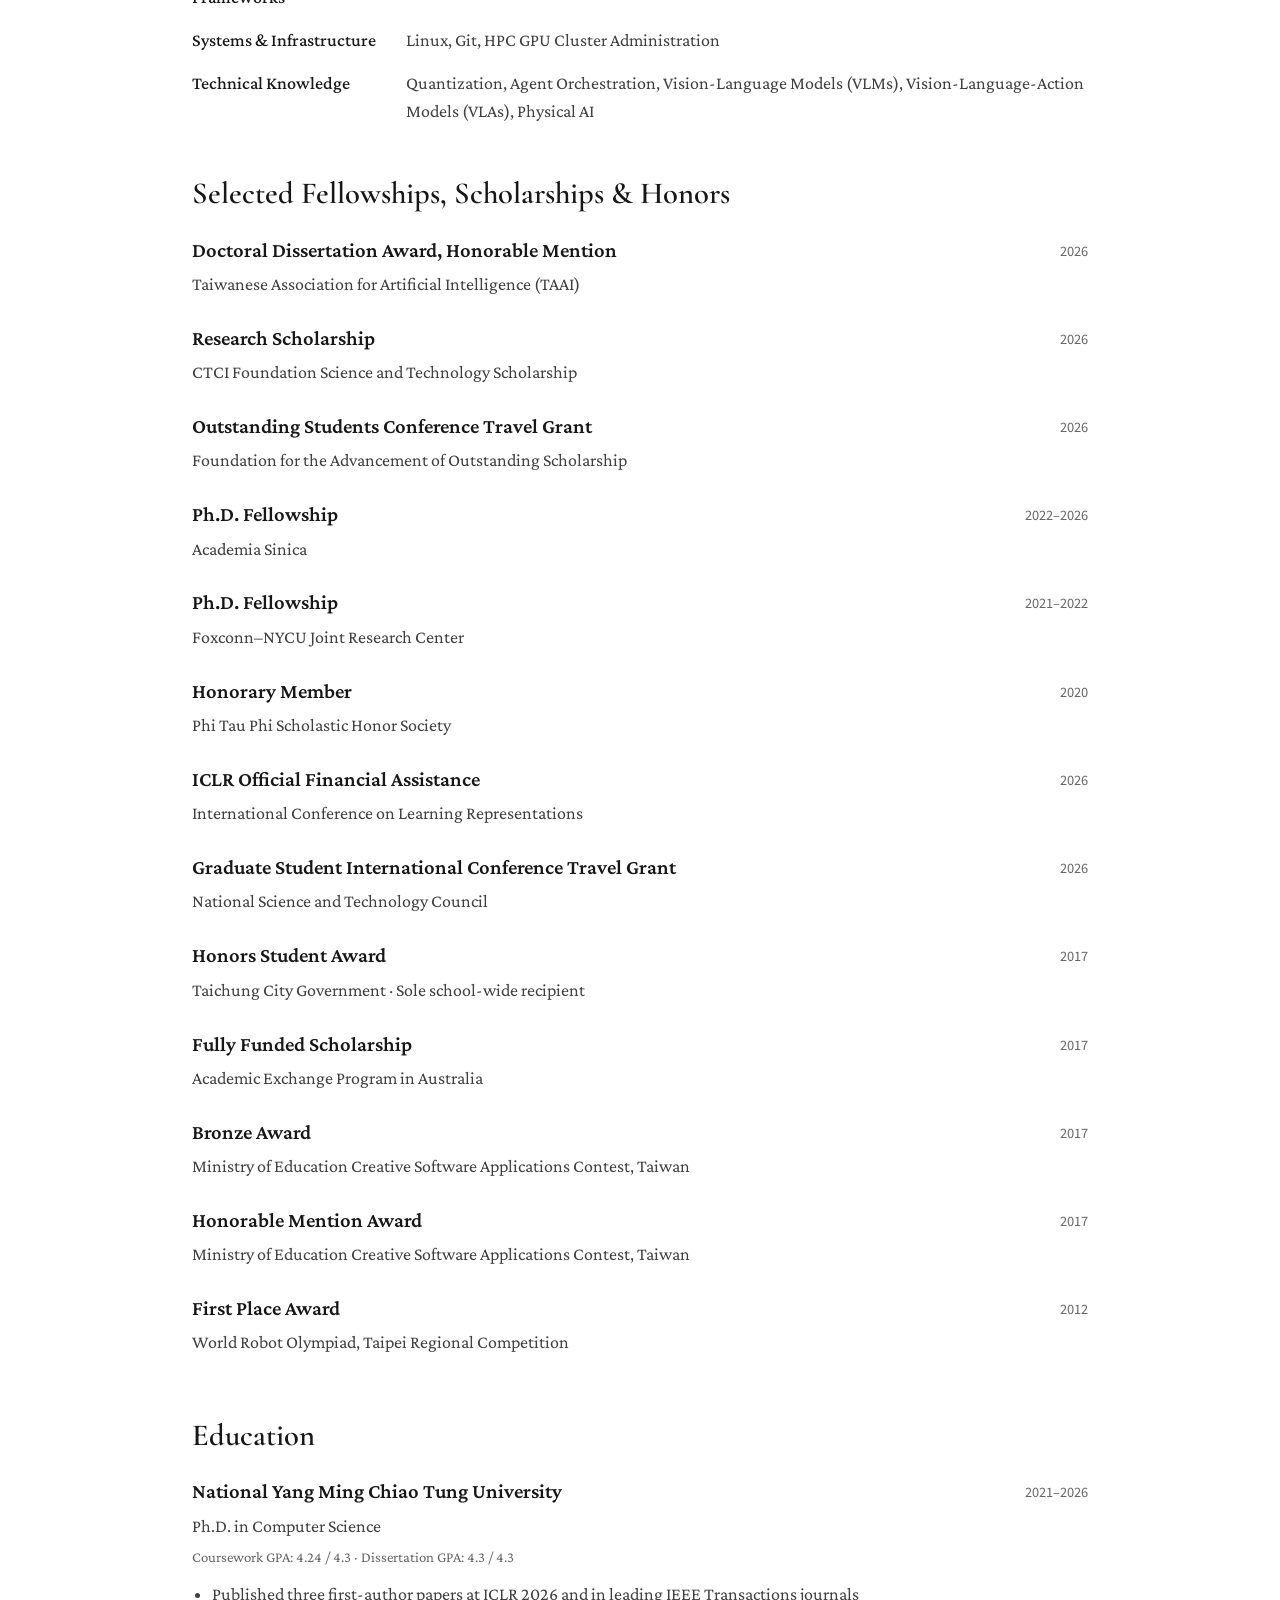
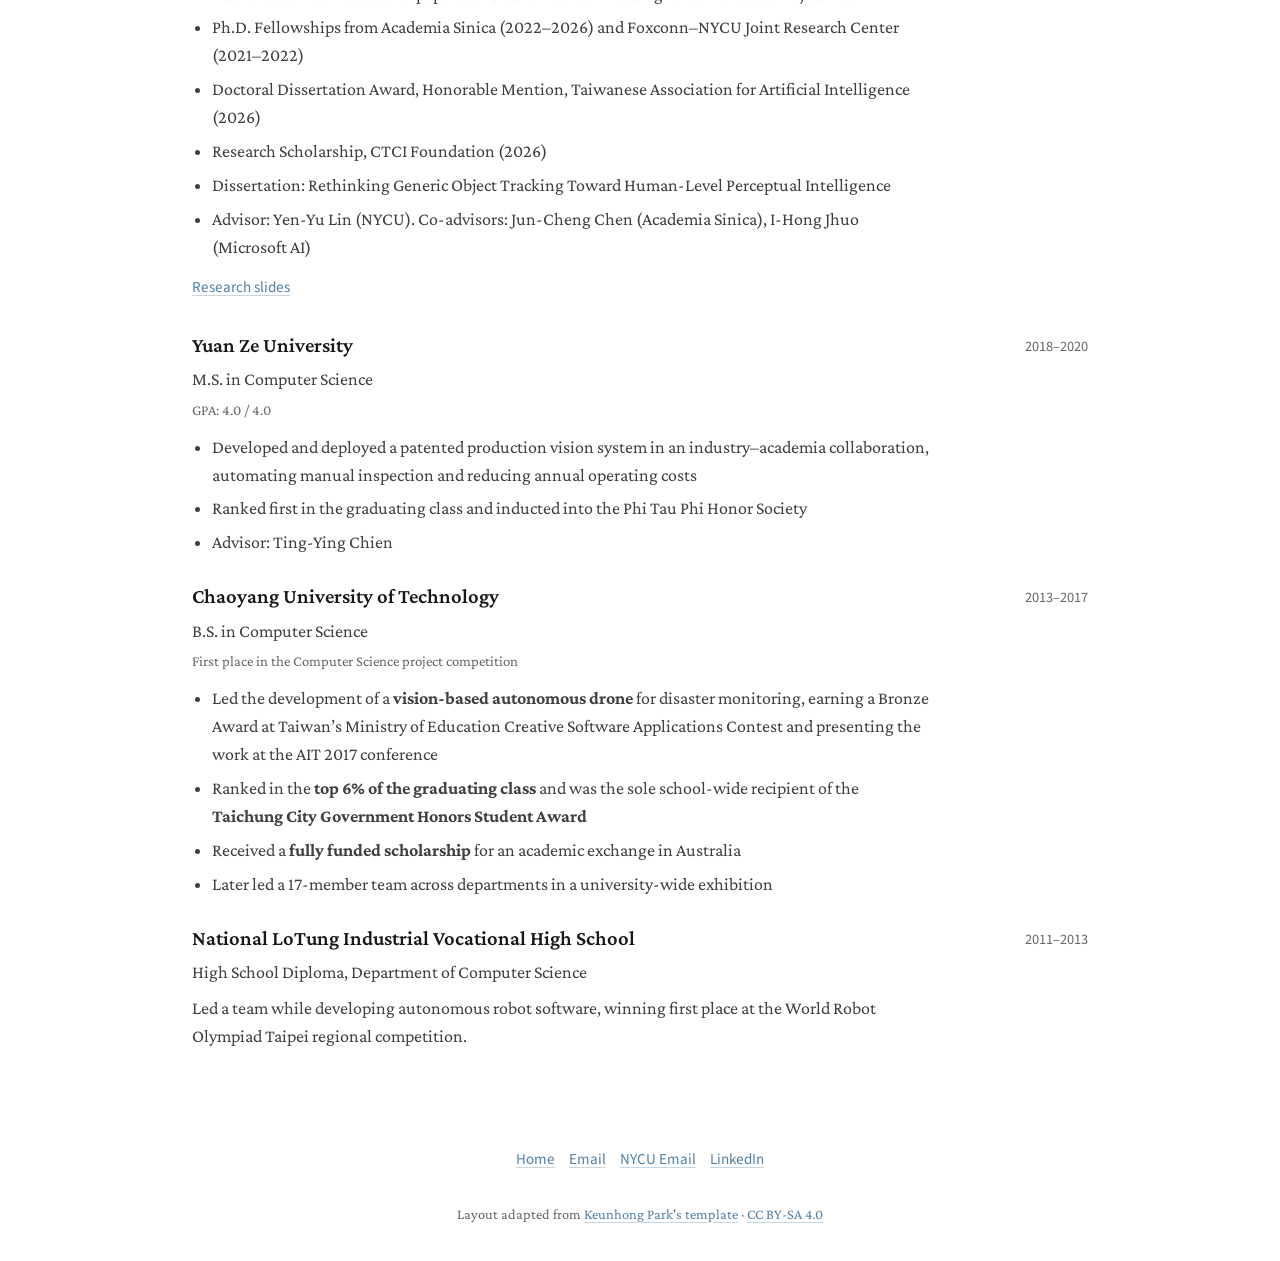
==== commit 28437dfd: "Change cv" ====
--- a/cv/index.html
+++ b/cv/index.html
@@ -1,4 +1,3 @@
-
 <!doctype html>
 <html lang="en">
 <head>
@@ -122,9 +121,70 @@
 
     <section id="publications" class="cv-section" aria-labelledby="publications-title">
       <h2 id="publications-title">Selected First-Author Publications</h2>
-      <article class="cv-entry cv-paper"><div><h3><a href="https://chenshihfang.github.io/GOT-EDIT/" target="_blank" rel="noopener" data-video-src="https://chenshihfang.github.io/GOT-EDIT/demo_A.mp4" data-preview-title="GOT-Edit · Video demo">GOT-Edit: Geometry-Aware Generic Object Tracking via Online Model Editing</a></h3><p class="authors"><strong>Shih-Fang Chen</strong>, Jun-Cheng Chen, I-Hong Jhuo, Yen-Yu Lin</p><p class="venue">International Conference on Learning Representations (ICLR)</p><p>Designed a multimodal adaptation framework for visual perception, integrating 3D geometric features (VGGT/DA3) and 2D semantic features (DINO) through an innovative model editing approach to enable safer and more reliable cross-modal test-time adaptation in dynamic environments.</p><div class="paper-links"><a href="https://chenshihfang.github.io/GOT-EDIT/" target="_blank" rel="noopener" data-video-src="https://chenshihfang.github.io/GOT-EDIT/demo_A.mp4" data-preview-title="GOT-Edit · Video demo">Project</a><a href="https://openreview.net/forum?id=aVa7etWnwF" target="_blank" rel="noopener">Paper</a><a href="https://github.com/chenshihfang/GOT" target="_blank" rel="noopener">Code</a></div></div><div class="cv-date">2026</div></article>
-      <article class="cv-entry cv-paper"><div><h3><a href="https://arxiv.org/pdf/2602.14771" target="_blank" rel="noopener">GOT-JEPA: Generic Object Tracking with Model Adaptation and Occlusion Handling using Joint-Embedding Predictive Architecture</a></h3><p class="authors"><strong>Shih-Fang Chen</strong>, Jun-Cheng Chen, I-Hong Jhuo, Yen-Yu Lin</p><p class="venue">IEEE Transactions on Circuits and Systems for Video Technology (TCSVT)</p><p>Designed a self-supervised pretraining framework that extends JEPA to predict neural network parameters for test-time model adaptation, improving generalization to unseen targets and dynamic environments; incorporated point tracking to support object-level adaptation and improve long-term visual tracking robustness under occlusions.</p><div class="paper-links"><a href="https://arxiv.org/pdf/2602.14771" target="_blank" rel="noopener">PDF</a><a href="https://github.com/chenshihfang/GOT/tree/84e9324317e4afe62c06b2c51a97563f79730a2e" target="_blank" rel="noopener">Code</a></div></div><div class="cv-date">2026</div></article>
-      <article class="cv-entry cv-paper"><div><h3><a href="https://arxiv.org/pdf/2409.18901" target="_blank" rel="noopener">Improving Visual Object Tracking Through Visual Prompting (PiVOT)</a></h3><p class="authors"><strong>Shih-Fang Chen</strong>, Jun-Cheng Chen, I-Hong Jhuo, Yen-Yu Lin</p><p class="venue">IEEE Transactions on Multimedia (TMM)</p><p>Designed an automated visual prompting framework leveraging CLIP's zero-shot contrastive knowledge for test-time prompt adaptation to improve target–distractor discrimination and robust tracking in dynamic environments.</p><div class="paper-links"><a href="https://arxiv.org/pdf/2409.18901" target="_blank" rel="noopener">PDF</a><a href="https://github.com/chenshihfang/GOT/tree/c02e55fb2eeea087806e2f0b8dd75d67dfacd635" target="_blank" rel="noopener">Code</a></div></div><div class="cv-date">2025</div></article>
+
+      <article class="cv-entry cv-paper">
+        <div>
+          <h3><a href="https://chenshihfang.github.io/GOT-EDIT/" target="_blank" rel="noopener" data-video-src="https://chenshihfang.github.io/GOT-EDIT/demo_A.mp4" data-preview-title="GOT-Edit · Video demo">GOT-Edit: Geometry-Aware Generic Object Tracking via Online Model Editing</a></h3>
+          <p class="authors"><strong>Shih-Fang Chen</strong>, Jun-Cheng Chen, I-Hong Jhuo, Yen-Yu Lin</p>
+          <p class="venue">International Conference on Learning Representations (ICLR)</p>
+          <p>
+            Designed a novel multimodal learning framework enabling
+            <strong>safer and more reliable cross-modal test-time adaptation of
+            video perception models to enhance spatial intelligence and adaptability
+            in complex and dynamic environments</strong> via an innovative
+            <strong>test-time model editing approach</strong> that integrates
+            <strong>3D visual geometry (VGGT/DA3) and 2D semantics (DINO)</strong>.
+          </p>
+          <div class="paper-links">
+            <a href="https://chenshihfang.github.io/GOT-EDIT/" target="_blank" rel="noopener" data-video-src="https://chenshihfang.github.io/GOT-EDIT/demo_A.mp4" data-preview-title="GOT-Edit · Video demo">Project</a>
+            <a href="https://openreview.net/forum?id=aVa7etWnwF" target="_blank" rel="noopener">Paper</a>
+            <a href="https://github.com/chenshihfang/GOT" target="_blank" rel="noopener">Code</a>
+          </div>
+        </div>
+        <div class="cv-date">2026</div>
+      </article>
+
+      <article class="cv-entry cv-paper">
+        <div>
+          <h3><a href="https://arxiv.org/pdf/2602.14771" target="_blank" rel="noopener">GOT-JEPA: Generic Object Tracking with Model Adaptation and Occlusion Handling using Joint-Embedding Predictive Architecture</a></h3>
+          <p class="authors"><strong>Shih-Fang Chen</strong>, Jun-Cheng Chen, I-Hong Jhuo, Yen-Yu Lin</p>
+          <p class="venue">IEEE Transactions on Circuits and Systems for Video Technology (TCSVT)</p>
+          <p>
+            Designed a <strong>self-supervised pretraining framework</strong> that
+            extends JEPA to predict neural network parameters for
+            <strong>test-time model adaptation</strong>, improving
+            <strong>generalization to unseen targets and dynamic environments</strong>;
+            incorporated <strong>point tracking</strong> to support
+            <strong>object-level adaptation</strong> and improve
+            <strong>long-term visual tracking robustness</strong> under occlusions.
+          </p>
+          <div class="paper-links">
+            <a href="https://arxiv.org/pdf/2602.14771" target="_blank" rel="noopener">PDF</a>
+            <a href="https://github.com/chenshihfang/GOT/tree/84e9324317e4afe62c06b2c51a97563f79730a2e" target="_blank" rel="noopener">Code</a>
+          </div>
+        </div>
+        <div class="cv-date">2026</div>
+      </article>
+
+      <article class="cv-entry cv-paper">
+        <div>
+          <h3><a href="https://arxiv.org/pdf/2409.18901" target="_blank" rel="noopener">Improving Visual Object Tracking Through Visual Prompting (PiVOT)</a></h3>
+          <p class="authors"><strong>Shih-Fang Chen</strong>, Jun-Cheng Chen, I-Hong Jhuo, Yen-Yu Lin</p>
+          <p class="venue">IEEE Transactions on Multimedia (TMM)</p>
+          <p>
+            Designed an <strong>automated visual prompting framework for adaptive
+            target–distractor discrimination at test time</strong>, enabling
+            <strong>cross-model collaboration</strong> between <strong>CLIP</strong>
+            and the tracker to dynamically leverage zero-shot contrastive knowledge
+            for robust tracking in dynamic environments.
+          </p>
+          <div class="paper-links">
+            <a href="https://arxiv.org/pdf/2409.18901" target="_blank" rel="noopener">PDF</a>
+            <a href="https://github.com/chenshihfang/GOT/tree/c02e55fb2eeea087806e2f0b8dd75d67dfacd635" target="_blank" rel="noopener">Code</a>
+          </div>
+        </div>
+        <div class="cv-date">2025</div>
+      </article>
     </section>
 
     <section id="service" class="cv-section" aria-labelledby="service-title">
@@ -139,20 +199,52 @@
 
     <section id="experience" class="cv-section" aria-labelledby="experience-title">
       <h2 id="experience-title">Work Experience (Research &amp; Engineering)</h2>
-      <article class="cv-entry"><div><h3>Machine Learning &amp; Computer Vision Researcher</h3><p class="venue">NYCU / Academia Sinica · Ph.D. research fellowship</p>
-        <ul>
-          <li>Led ML research and development of visual perception systems, identifying and addressing challenges in adapting visual tracking models to complex and dynamic environments through innovative solutions that improve model robustness, generalization, and adaptability
+
+      <article class="cv-entry">
+        <div>
+          <h3>Machine Learning &amp; Computer Vision Researcher</h3>
+          <p class="venue">NYCU / Academia Sinica · Ph.D. research fellowship</p>
           <ul>
-            <li><strong>GOT-Edit:</strong> Designed a multimodal adaptation framework for visual perception, integrating 3D geometric features (VGGT/DA3) and 2D semantic features (DINO) through an innovative model editing approach to enable safer and more reliable cross-modal test-time adaptation in dynamic environments</li>
-            <li><strong>GOT-JEPA:</strong> Designed a self-supervised pretraining framework that extends JEPA to predict neural network parameters for test-time model adaptation, improving generalization to unseen targets and dynamic environments; incorporated point tracking to support object-level adaptation and improve long-term visual tracking robustness under occlusions</li>
-            <li><strong>PiVOT:</strong> Designed an automated visual prompting framework leveraging CLIP's zero-shot contrastive knowledge for test-time prompt adaptation to improve target–distractor discrimination and robust tracking in dynamic environments</li>
+            <li>
+              Led ML research and development of visual perception systems, identifying and addressing challenges in adapting visual tracking models to complex and dynamic environments through innovative solutions that improve model robustness, generalization, and adaptability
+              <ul>
+                <li>
+                  <strong>GOT-Edit:</strong>
+                  Designed a novel multimodal learning framework enabling
+                  <strong>safer and more reliable cross-modal test-time adaptation of
+                  video perception models to enhance spatial intelligence and adaptability
+                  in complex and dynamic environments</strong> via an innovative
+                  <strong>test-time model editing approach</strong> that integrates
+                  <strong>3D visual geometry (VGGT/DA3) and 2D semantics (DINO)</strong>
+                </li>
+                <li>
+                  <strong>GOT-JEPA:</strong>
+                  Designed a <strong>self-supervised pretraining framework</strong> that
+                  extends JEPA to predict neural network parameters for
+                  <strong>test-time model adaptation</strong>, improving
+                  <strong>generalization to unseen targets and dynamic environments</strong>;
+                  incorporated <strong>point tracking</strong> to support
+                  <strong>object-level adaptation</strong> and improve
+                  <strong>long-term visual tracking robustness</strong> under occlusions
+                </li>
+                <li>
+                  <strong>PiVOT:</strong>
+                  Designed an <strong>automated visual prompting framework for adaptive
+                  target–distractor discrimination at test time</strong>, enabling
+                  <strong>cross-model collaboration</strong> between <strong>CLIP</strong>
+                  and the tracker to dynamically leverage zero-shot contrastive knowledge
+                  for robust tracking in dynamic environments
+                </li>
+              </ul>
+            </li>
+            <li>Built and optimized scalable ML training pipelines processing 20M+ video samples and supporting million- to billion-parameter vision models, addressing GPU memory and computational constraints through efficient model architecture design, DDP/DeepSpeed, mixed precision, and activation checkpointing; leveraged PEFT for parameter- and memory-efficient model adaptation and KV caching with periodic updates to reduce computational overhead</li>
+            <li>Consistently achieved SOTA tracking performance against leading methods on highly competitive benchmarks, demonstrating high tracking accuracy and strong generalization to unseen targets and environments; validated on 1M+ samples across 7 benchmarks under diverse visual conditions</li>
+            <li>Published three first-author papers in top-tier ML/CV venues as the sole student author; open-sourced <a href="https://chenshihfang.github.io/GOT-EDIT/" target="_blank" rel="noopener">models and code</a>; drove weekly technical discussions with researchers from academia and industry (Microsoft AI) to discuss experimental findings and refine research approaches</li>
           </ul>
-          </li>
-          <li>Built and optimized scalable ML training pipelines processing 20M+ video samples and supporting million- to billion-parameter vision models, addressing GPU memory and computational constraints through efficient model architecture design, DDP/DeepSpeed, mixed precision, and activation checkpointing; leveraged PEFT for parameter- and memory-efficient model adaptation and KV caching with periodic updates to reduce computational overhead</li>
-          <li>Consistently achieved SOTA tracking performance against leading methods on highly competitive benchmarks, demonstrating high tracking accuracy and strong generalization to unseen targets and environments; validated on 1M+ samples across 7 benchmarks under diverse visual conditions</li>
-          <li>Published three first-author papers in top-tier ML/CV venues as the sole student author; open-sourced <a href="https://chenshihfang.github.io/GOT-EDIT/" target="_blank" rel="noopener">models and code</a>; drove weekly technical discussions with researchers from academia and industry (Microsoft AI) to discuss experimental findings and refine research approaches</li>
-        </ul>
-        </div><div class="cv-date">2021–2026</div></article>
+        </div>
+        <div class="cv-date">2021–2026</div>
+      </article>
+
       <article class="cv-entry"><div><h3>HPC GPU System Administrator</h3><p class="venue">Vision and Learning Lab (VLLAB), NYCU and Academia Sinica</p><p>Administered 10 GPU servers supporting 30 users, overseeing deployment and operations while coordinating shared compute resources across researchers and concurrent lab projects.</p></div><div class="cv-date">2021–2026</div></article>
       <article class="cv-entry"><div><h3>Machine Learning &amp; CV Researcher (Full-time RA)</h3><p class="venue">Department of Electrical Engineering, Yuan Ze University · Full-time</p><ul><li>Led end-to-end development of real-time vision applications as the sole vision-system developer, including 3D interaction, pose training, pitching analysis, and banknote reconstruction</li><li>Built and deployed NVIDIA edge AI systems for depth and pose estimation, motion analysis, and image reconstruction. Delivered solutions to industry partners and contributed to patents and research publications</li></ul><div class="paper-links"><a href="https://www.youtube.com/watch?v=kdRU8egUox8" target="_blank" rel="noopener" data-youtube-id="kdRU8egUox8" data-preview-title="3D interaction demo">3D interaction demo</a><a href="https://www.youtube.com/watch?v=kojM4Ia8sjE" target="_blank" rel="noopener" data-youtube-id="kojM4Ia8sjE" data-preview-title="Pitching analysis demo">Pitching analysis demo</a><a href="https://youtu.be/1uSJjntqjGU" target="_blank" rel="noopener" data-youtube-id="1uSJjntqjGU" data-preview-title="Pose training demo">Pose training demo</a><a href="https://www.youtube.com/watch?v=BQn4OWszxgs" target="_blank" rel="noopener" data-youtube-id="BQn4OWszxgs" data-preview-title="Banknote reconstruction demo">Banknote reconstruction demo</a></div></div><div class="cv-date">2020–2021</div></article>
       <article class="cv-entry"><div><h3>Computer Vision Researcher and Engineer (M.S.)</h3><p class="venue">Department of Computer Science, Yuan Ze University · M.S. industry–academia research</p><ul><li>Owned end-to-end development of an industrial computer vision system in an industry–academia collaboration, translating partner requirements into a research prototype and a production-ready system</li><li>Designed a vision system for PCB stacked-substrate counting using image restoration and segmentation, automating manual inspection, reducing annual operating costs, and contributing to patents</li></ul><div class="paper-links"><a href="https://www.youtube.com/watch?v=T8Et8sdLTKc" target="_blank" rel="noopener" data-youtube-id="T8Et8sdLTKc" data-preview-title="Industrial system demo">Industrial system demo</a></div></div><div class="cv-date">2018–2020</div></article>
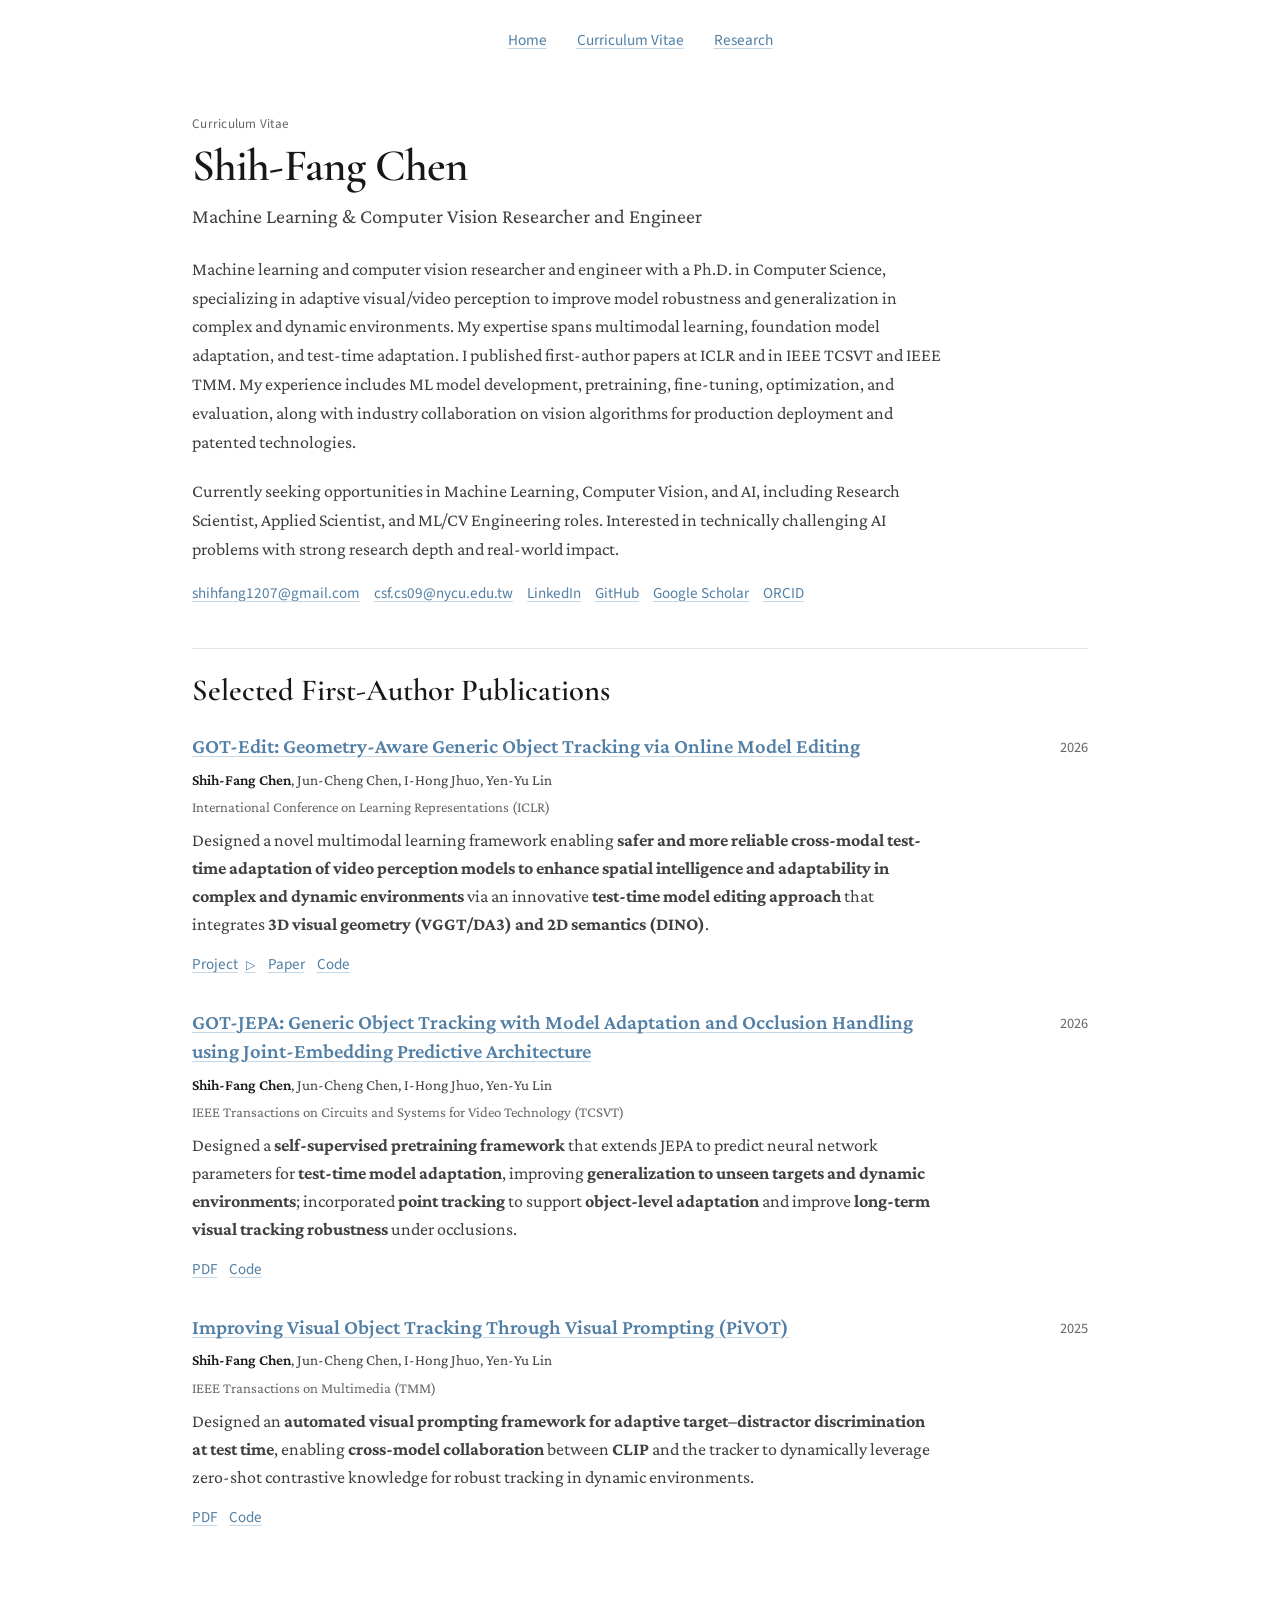
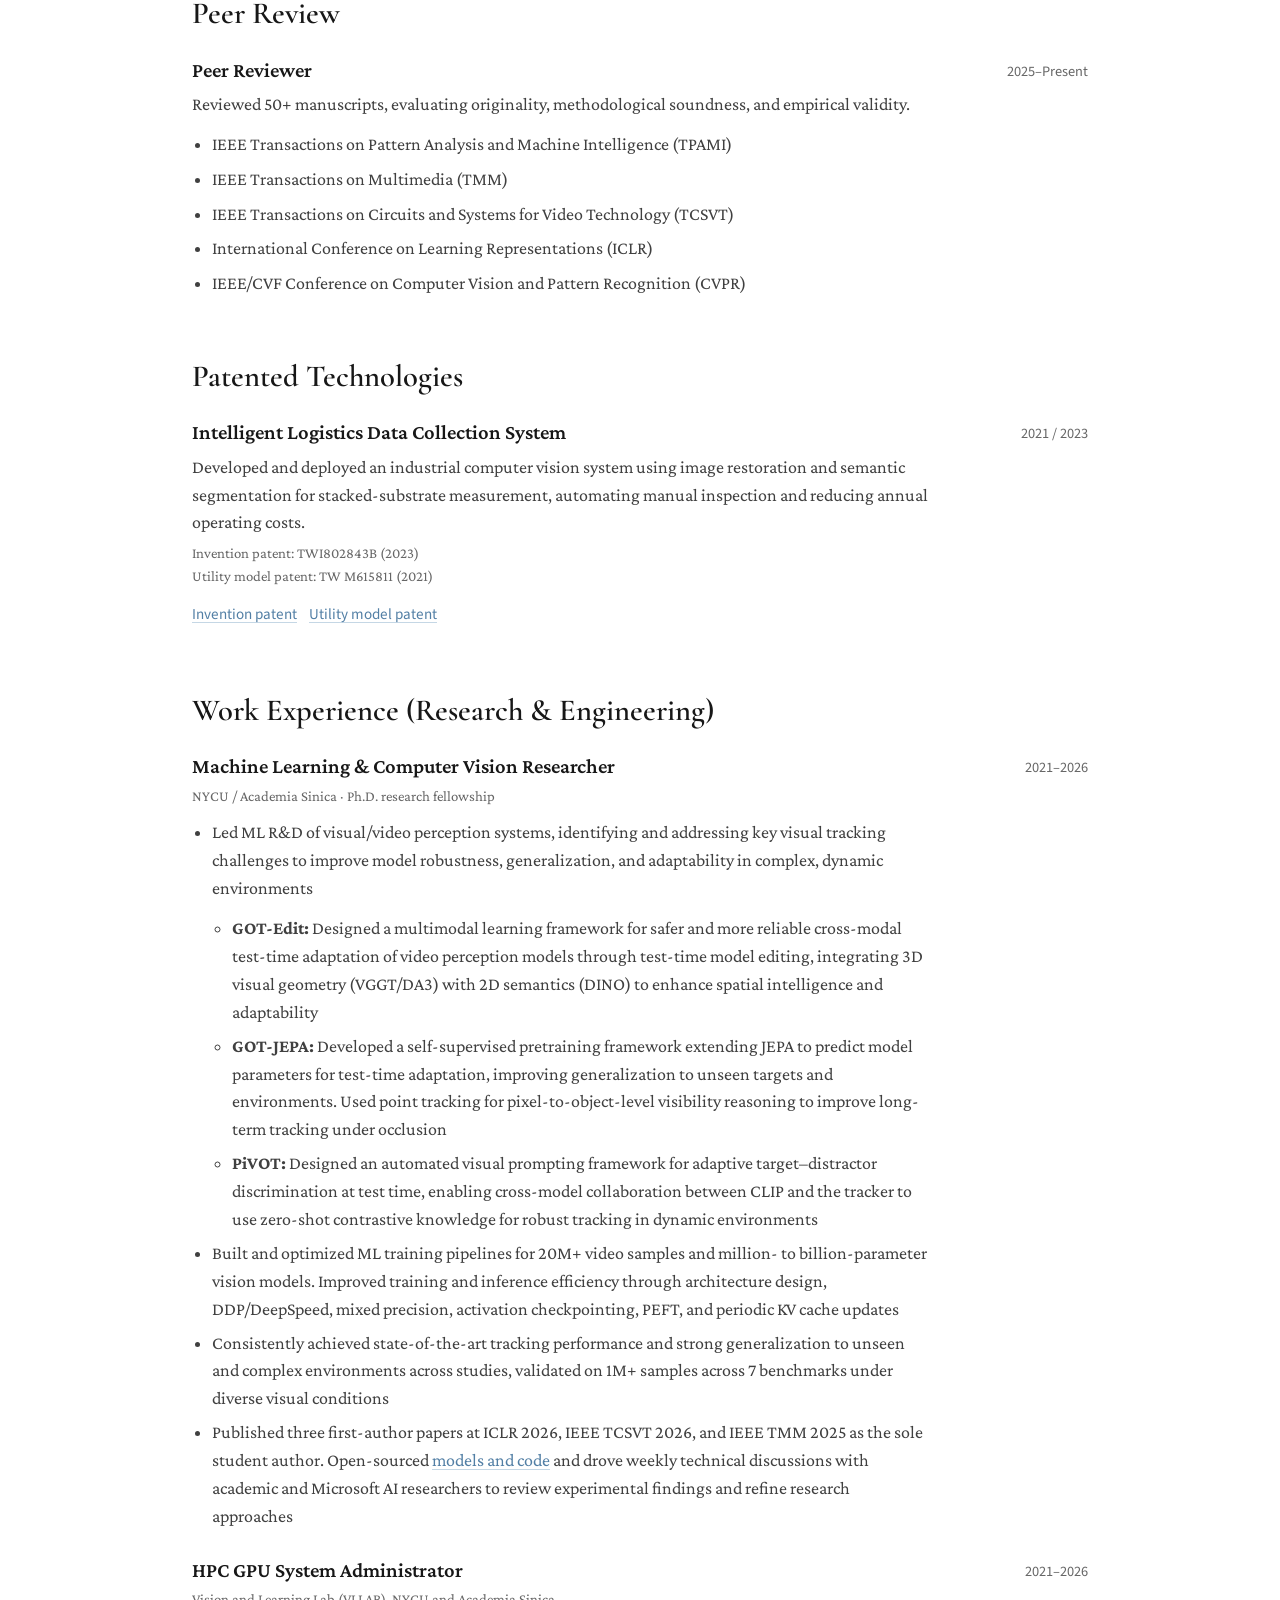
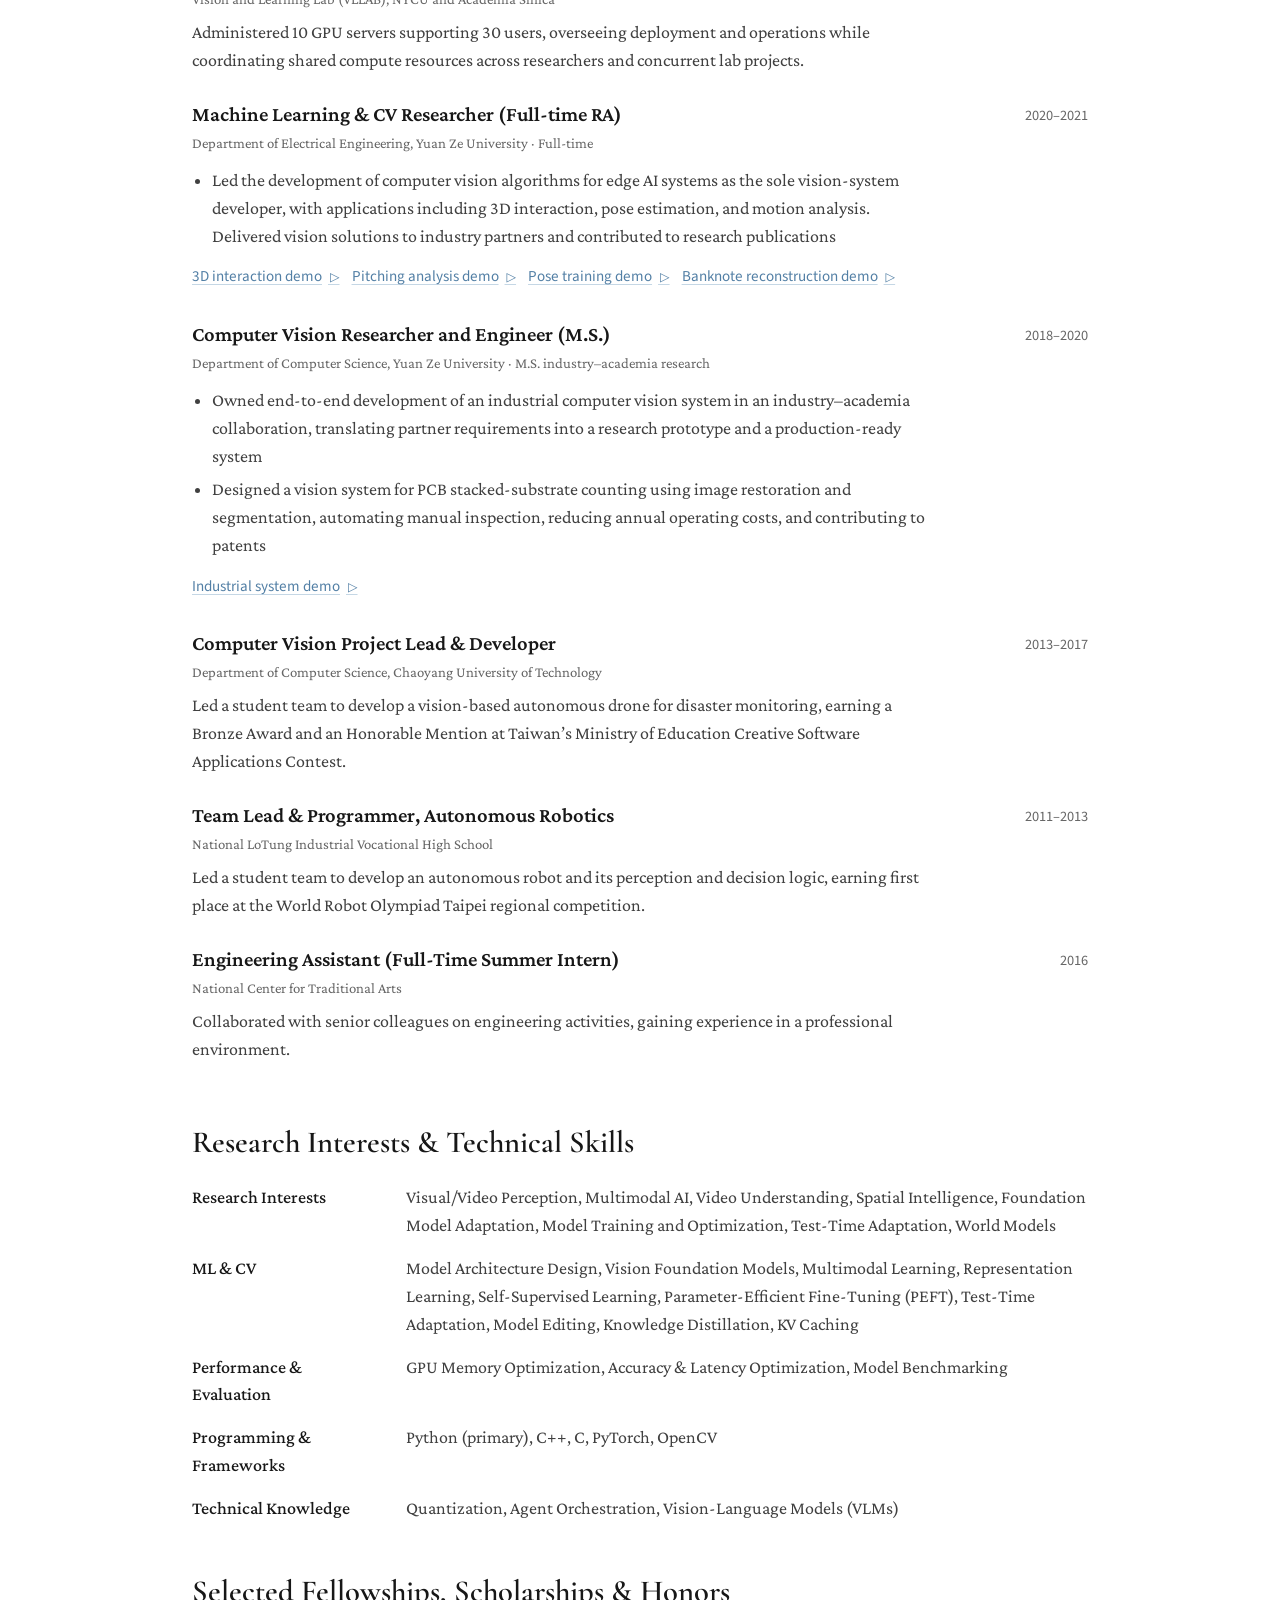
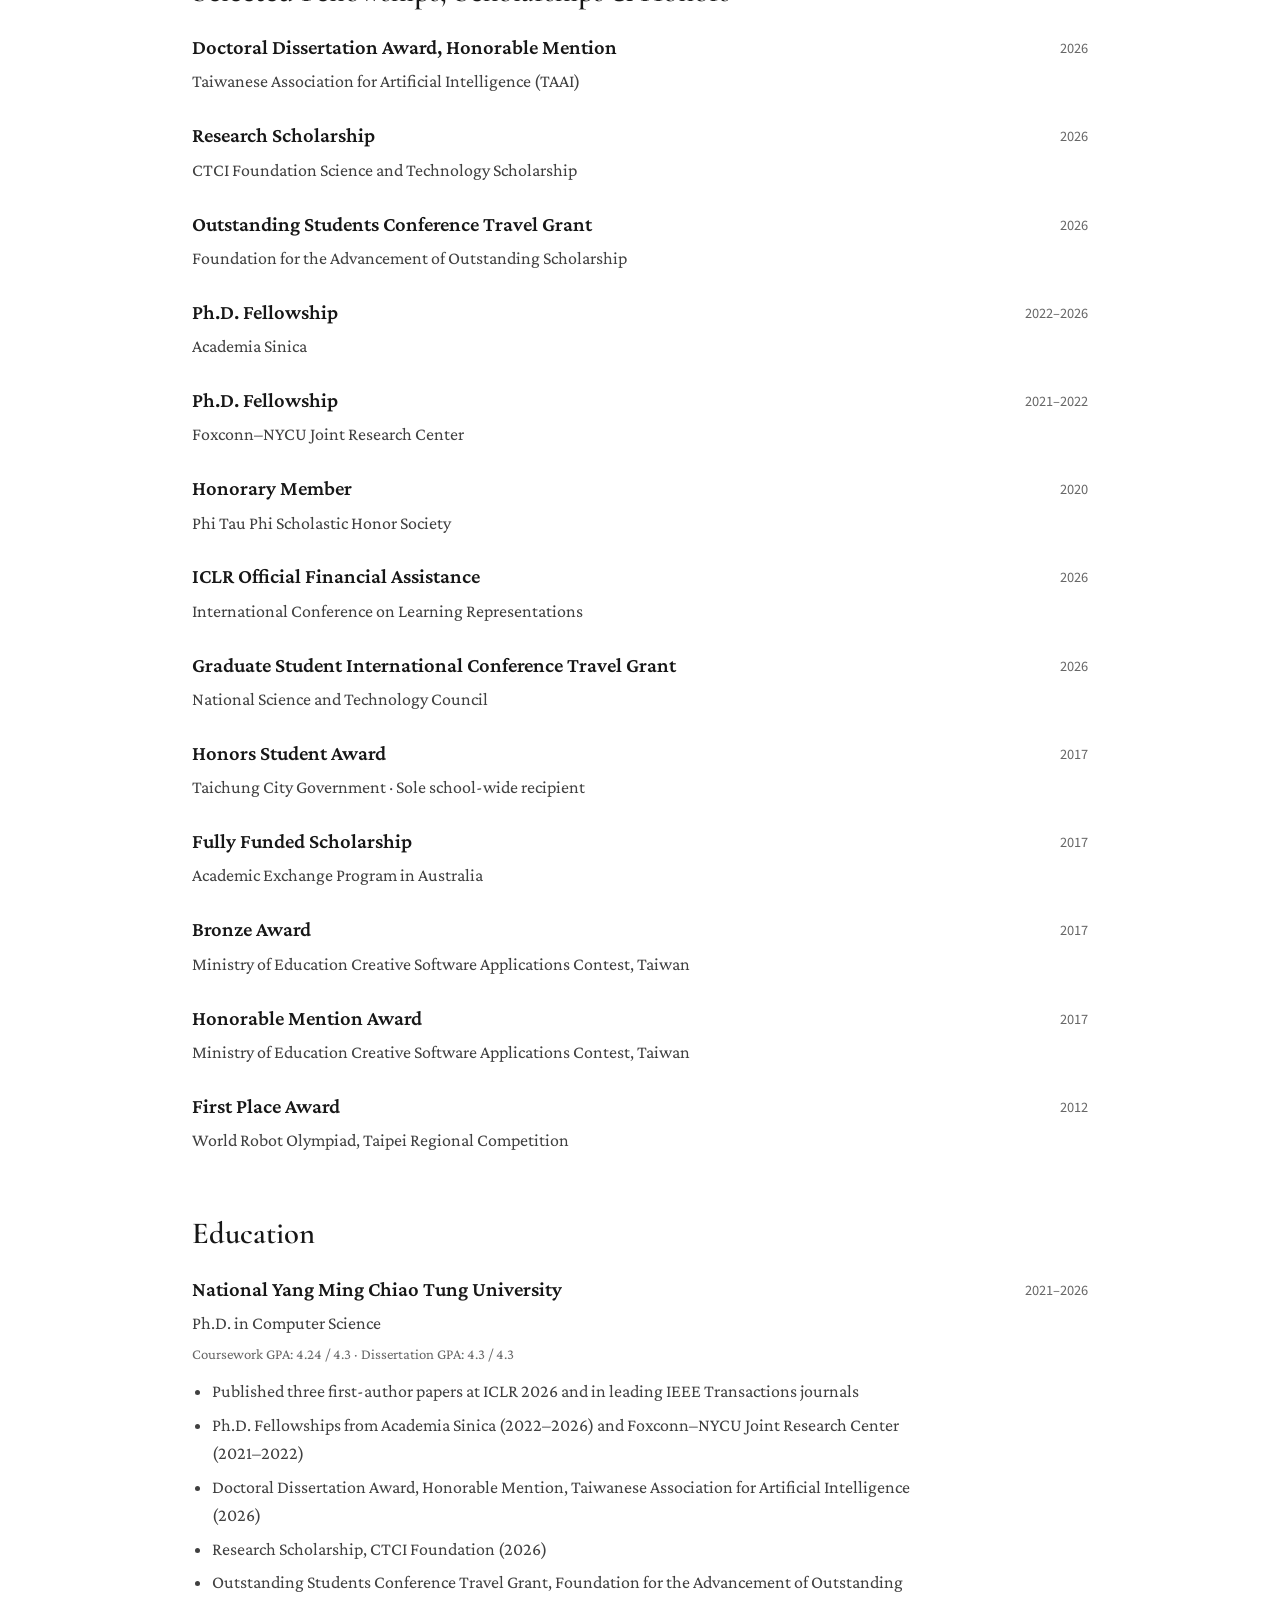
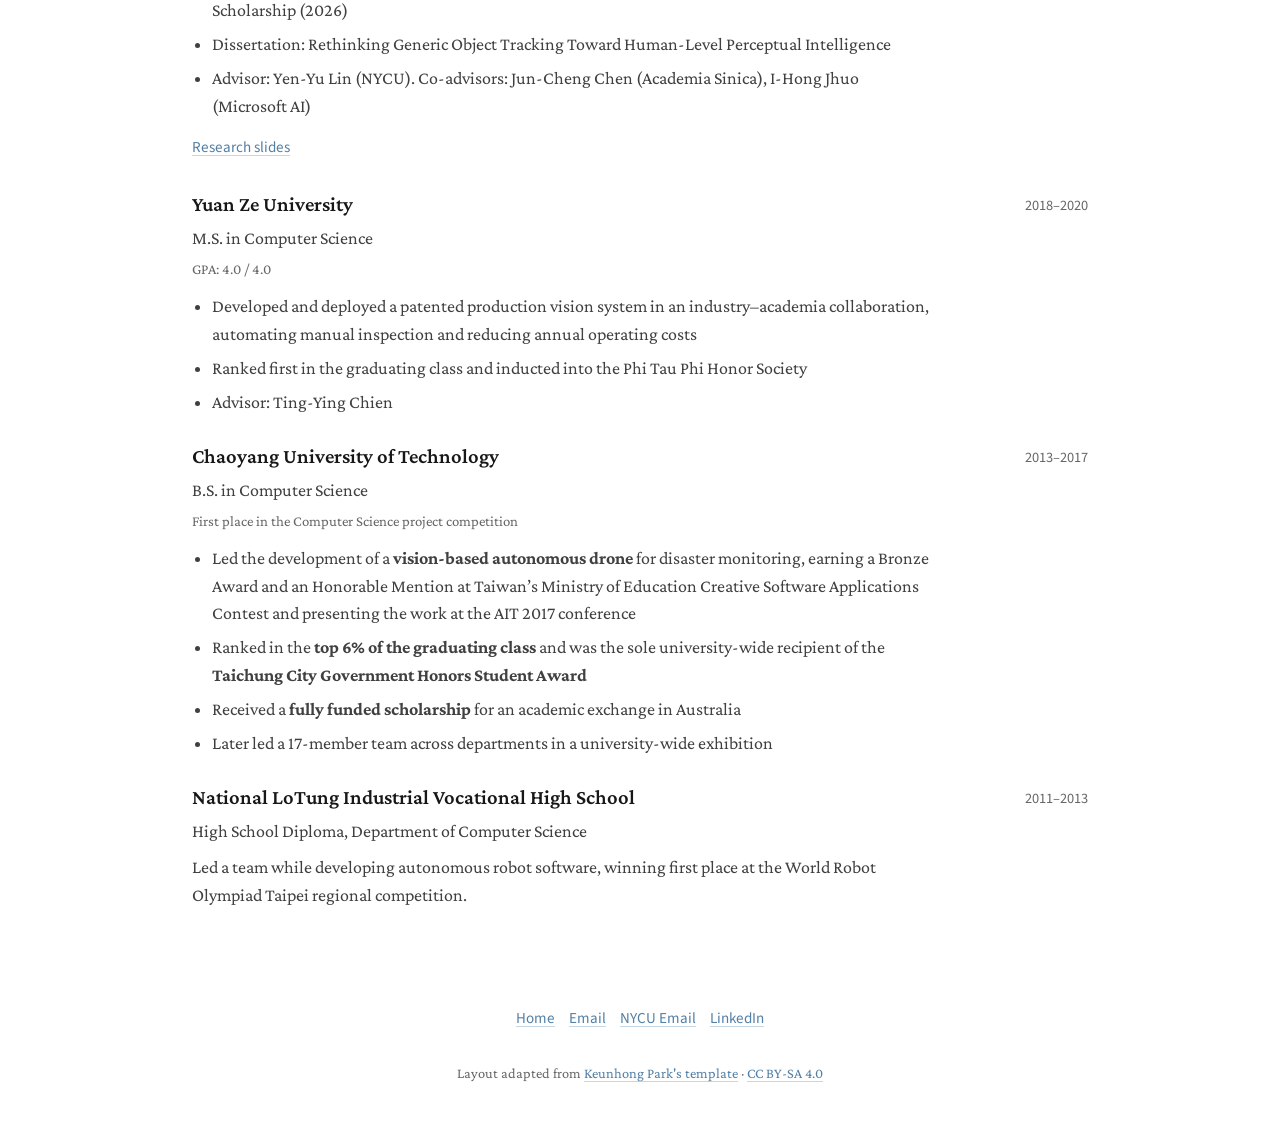
==== commit f705a2a0: "Update research experience from November 25 resume" ====
--- a/cv/index.html
+++ b/cv/index.html
@@ -114,7 +114,7 @@
       <div class="eyebrow">Curriculum Vitae</div>
       <h1>Shih-Fang Chen</h1>
       <p class="cv-role">Machine Learning &amp; Computer Vision Researcher and Engineer</p>
-      <p class="cv-summary">Machine learning and computer vision researcher and engineer with a Ph.D. in Computer Science. My research focuses on adaptive video perception, multimodal learning, and foundation model adaptation to improve robustness and generalization in dynamic environments. I published three first-author papers, including one at ICLR 2026 and two in IEEE Transactions journals. I led end-to-end ML R&amp;D across pretraining, fine-tuning, optimization, and evaluation, deployed production vision systems, and contributed to patented technologies.</p>
+      <p class="cv-summary">Machine learning and computer vision researcher and engineer with a Ph.D. in Computer Science, specializing in adaptive visual/video perception to improve model robustness and generalization in complex and dynamic environments. My expertise spans multimodal learning, foundation model adaptation, and test-time adaptation. I published first-author papers at ICLR and in IEEE TCSVT and IEEE TMM. My experience includes ML model development, pretraining, fine-tuning, optimization, and evaluation, along with industry collaboration on vision algorithms for production deployment and patented technologies.</p>
       <p class="cv-summary">Currently seeking opportunities in Machine Learning, Computer Vision, and AI, including Research Scientist, Applied Scientist, and ML/CV Engineering roles. Interested in technically challenging AI problems with strong research depth and real-world impact.</p>
       <div class="cv-links"><a href="mailto:shihfang1207@gmail.com">shihfang1207@gmail.com</a><a href="mailto:csf.cs09@nycu.edu.tw">csf.cs09@nycu.edu.tw</a><a href="https://www.linkedin.com/in/shihfangchen/" target="_blank" rel="noopener">LinkedIn</a><a href="https://github.com/chenshihfang" target="_blank" rel="noopener">GitHub</a><a href="https://scholar.google.com/citations?user=X8uMo8EAAAAJ" target="_blank" rel="noopener">Google Scholar</a><a href="https://orcid.org/0000-0002-8438-400X" target="_blank" rel="noopener">ORCID</a></div>
     </header>
@@ -205,50 +205,25 @@
           <h3>Machine Learning &amp; Computer Vision Researcher</h3>
           <p class="venue">NYCU / Academia Sinica · Ph.D. research fellowship</p>
           <ul>
-            <li>
-              Led ML research and development of visual perception systems, identifying and addressing challenges in adapting visual tracking models to complex and dynamic environments through innovative solutions that improve model robustness, generalization, and adaptability
+            <li>Led ML R&amp;D of visual/video perception systems, identifying and addressing key visual tracking challenges to improve model robustness, generalization, and adaptability in complex, dynamic environments
               <ul>
-                <li>
-                  <strong>GOT-Edit:</strong>
-                  Designed a novel multimodal learning framework enabling
-                  <strong>safer and more reliable cross-modal test-time adaptation of
-                  video perception models to enhance spatial intelligence and adaptability
-                  in complex and dynamic environments</strong> via an innovative
-                  <strong>test-time model editing approach</strong> that integrates
-                  <strong>3D visual geometry (VGGT/DA3) and 2D semantics (DINO)</strong>
-                </li>
-                <li>
-                  <strong>GOT-JEPA:</strong>
-                  Designed a <strong>self-supervised pretraining framework</strong> that
-                  extends JEPA to predict neural network parameters for
-                  <strong>test-time model adaptation</strong>, improving
-                  <strong>generalization to unseen targets and dynamic environments</strong>;
-                  incorporated <strong>point tracking</strong> to support
-                  <strong>object-level adaptation</strong> and improve
-                  <strong>long-term visual tracking robustness</strong> under occlusions
-                </li>
-                <li>
-                  <strong>PiVOT:</strong>
-                  Designed an <strong>automated visual prompting framework for adaptive
-                  target–distractor discrimination at test time</strong>, enabling
-                  <strong>cross-model collaboration</strong> between <strong>CLIP</strong>
-                  and the tracker to dynamically leverage zero-shot contrastive knowledge
-                  for robust tracking in dynamic environments
-                </li>
+                <li><strong>GOT-Edit:</strong> Designed a multimodal learning framework for safer and more reliable cross-modal test-time adaptation of video perception models through test-time model editing, integrating 3D visual geometry (VGGT/DA3) with 2D semantics (DINO) to enhance spatial intelligence and adaptability</li>
+                <li><strong>GOT-JEPA:</strong> Developed a self-supervised pretraining framework extending JEPA to predict model parameters for test-time adaptation, improving generalization to unseen targets and environments. Used point tracking for pixel-to-object-level visibility reasoning to improve long-term tracking under occlusion</li>
+                <li><strong>PiVOT:</strong> Designed an automated visual prompting framework for adaptive target–distractor discrimination at test time, enabling cross-model collaboration between CLIP and the tracker to use zero-shot contrastive knowledge for robust tracking in dynamic environments</li>
               </ul>
             </li>
-            <li>Built and optimized scalable ML training pipelines processing 20M+ video samples and supporting million- to billion-parameter vision models, addressing GPU memory and computational constraints through efficient model architecture design, DDP/DeepSpeed, mixed precision, and activation checkpointing; leveraged PEFT for parameter- and memory-efficient model adaptation and KV caching with periodic updates to reduce computational overhead</li>
-            <li>Consistently achieved SOTA tracking performance against leading methods on highly competitive benchmarks, demonstrating high tracking accuracy and strong generalization to unseen targets and environments; validated on 1M+ samples across 7 benchmarks under diverse visual conditions</li>
-            <li>Published three first-author papers in top-tier ML/CV venues as the sole student author; open-sourced <a href="https://chenshihfang.github.io/GOT-EDIT/" target="_blank" rel="noopener">models and code</a>; drove weekly technical discussions with researchers from academia and industry (Microsoft AI) to discuss experimental findings and refine research approaches</li>
+            <li>Built and optimized ML training pipelines for 20M+ video samples and million- to billion-parameter vision models. Improved training and inference efficiency through architecture design, DDP/DeepSpeed, mixed precision, activation checkpointing, PEFT, and periodic KV cache updates</li>
+            <li>Consistently achieved state-of-the-art tracking performance and strong generalization to unseen and complex environments across studies, validated on 1M+ samples across 7 benchmarks under diverse visual conditions</li>
+            <li>Published three first-author papers at ICLR 2026, IEEE TCSVT 2026, and IEEE TMM 2025 as the sole student author. Open-sourced <a href="https://chenshihfang.github.io/GOT-EDIT/" target="_blank" rel="noopener">models and code</a> and drove weekly technical discussions with academic and Microsoft AI researchers to review experimental findings and refine research approaches</li>
           </ul>
         </div>
         <div class="cv-date">2021–2026</div>
       </article>
 
       <article class="cv-entry"><div><h3>HPC GPU System Administrator</h3><p class="venue">Vision and Learning Lab (VLLAB), NYCU and Academia Sinica</p><p>Administered 10 GPU servers supporting 30 users, overseeing deployment and operations while coordinating shared compute resources across researchers and concurrent lab projects.</p></div><div class="cv-date">2021–2026</div></article>
-      <article class="cv-entry"><div><h3>Machine Learning &amp; CV Researcher (Full-time RA)</h3><p class="venue">Department of Electrical Engineering, Yuan Ze University · Full-time</p><ul><li>Led end-to-end development of real-time vision applications as the sole vision-system developer, including 3D interaction, pose training, pitching analysis, and banknote reconstruction</li><li>Built and deployed NVIDIA edge AI systems for depth and pose estimation, motion analysis, and image reconstruction. Delivered solutions to industry partners and contributed to patents and research publications</li></ul><div class="paper-links"><a href="https://www.youtube.com/watch?v=kdRU8egUox8" target="_blank" rel="noopener" data-youtube-id="kdRU8egUox8" data-preview-title="3D interaction demo">3D interaction demo</a><a href="https://www.youtube.com/watch?v=kojM4Ia8sjE" target="_blank" rel="noopener" data-youtube-id="kojM4Ia8sjE" data-preview-title="Pitching analysis demo">Pitching analysis demo</a><a href="https://youtu.be/1uSJjntqjGU" target="_blank" rel="noopener" data-youtube-id="1uSJjntqjGU" data-preview-title="Pose training demo">Pose training demo</a><a href="https://www.youtube.com/watch?v=BQn4OWszxgs" target="_blank" rel="noopener" data-youtube-id="BQn4OWszxgs" data-preview-title="Banknote reconstruction demo">Banknote reconstruction demo</a></div></div><div class="cv-date">2020–2021</div></article>
+      <article class="cv-entry"><div><h3>Machine Learning &amp; CV Researcher (Full-time RA)</h3><p class="venue">Department of Electrical Engineering, Yuan Ze University · Full-time</p><ul><li>Led the development of computer vision algorithms for edge AI systems as the sole vision-system developer, with applications including 3D interaction, pose estimation, and motion analysis. Delivered vision solutions to industry partners and contributed to research publications</li></ul><div class="paper-links"><a href="https://www.youtube.com/watch?v=kdRU8egUox8" target="_blank" rel="noopener" data-youtube-id="kdRU8egUox8" data-preview-title="3D interaction demo">3D interaction demo</a><a href="https://www.youtube.com/watch?v=kojM4Ia8sjE" target="_blank" rel="noopener" data-youtube-id="kojM4Ia8sjE" data-preview-title="Pitching analysis demo">Pitching analysis demo</a><a href="https://youtu.be/1uSJjntqjGU" target="_blank" rel="noopener" data-youtube-id="1uSJjntqjGU" data-preview-title="Pose training demo">Pose training demo</a><a href="https://www.youtube.com/watch?v=BQn4OWszxgs" target="_blank" rel="noopener" data-youtube-id="BQn4OWszxgs" data-preview-title="Banknote reconstruction demo">Banknote reconstruction demo</a></div></div><div class="cv-date">2020–2021</div></article>
       <article class="cv-entry"><div><h3>Computer Vision Researcher and Engineer (M.S.)</h3><p class="venue">Department of Computer Science, Yuan Ze University · M.S. industry–academia research</p><ul><li>Owned end-to-end development of an industrial computer vision system in an industry–academia collaboration, translating partner requirements into a research prototype and a production-ready system</li><li>Designed a vision system for PCB stacked-substrate counting using image restoration and segmentation, automating manual inspection, reducing annual operating costs, and contributing to patents</li></ul><div class="paper-links"><a href="https://www.youtube.com/watch?v=T8Et8sdLTKc" target="_blank" rel="noopener" data-youtube-id="T8Et8sdLTKc" data-preview-title="Industrial system demo">Industrial system demo</a></div></div><div class="cv-date">2018–2020</div></article>
-      <article class="cv-entry"><div><h3>Computer Vision Project Lead &amp; Developer</h3><p class="venue">Department of Computer Science, Chaoyang University of Technology</p><p>Led an undergraduate team to develop a vision-based autonomous drone for disaster monitoring, receiving a Bronze Award at the Ministry of Education Creative Software Applications Contest.</p></div><div class="cv-date">2013–2017</div></article>
+      <article class="cv-entry"><div><h3>Computer Vision Project Lead &amp; Developer</h3><p class="venue">Department of Computer Science, Chaoyang University of Technology</p><p>Led a student team to develop a vision-based autonomous drone for disaster monitoring, earning a Bronze Award and an Honorable Mention at Taiwan’s Ministry of Education Creative Software Applications Contest.</p></div><div class="cv-date">2013–2017</div></article>
       <article class="cv-entry"><div><h3>Team Lead &amp; Programmer, Autonomous Robotics</h3><p class="venue">National LoTung Industrial Vocational High School</p><p>Led a student team to develop an autonomous robot and its perception and decision logic, earning first place at the World Robot Olympiad Taipei regional competition.</p></div><div class="cv-date">2011–2013</div></article>
       <article class="cv-entry"><div><h3>Engineering Assistant (Full-Time Summer Intern)</h3><p class="venue">National Center for Traditional Arts</p><p>Collaborated with senior colleagues on engineering activities, gaining experience in a professional environment.</p></div><div class="cv-date">2016</div></article>
     </section>
@@ -257,11 +232,9 @@
       <h2 id="skills-title">Research Interests &amp; Technical Skills</h2>
       <div class="skill-row"><div class="skill-label">Research Interests</div><p>Visual/Video Perception, Multimodal AI, Video Understanding, Spatial Intelligence, Foundation Model Adaptation, Model Training and Optimization, Test-Time Adaptation, World Models</p></div>
       <div class="skill-row"><div class="skill-label">ML &amp; CV</div><p>Model Architecture Design, Vision Foundation Models, Multimodal Learning, Representation Learning, Self-Supervised Learning, Parameter-Efficient Fine-Tuning (PEFT), Test-Time Adaptation, Model Editing, Knowledge Distillation, KV Caching</p></div>
-      <div class="skill-row"><div class="skill-label">Training &amp; Scaling</div><p>Distributed Training (DP/DDP, DeepSpeed), Activation Checkpointing, Mixed-Precision Training</p></div>
       <div class="skill-row"><div class="skill-label">Performance &amp; Evaluation</div><p>GPU Memory Optimization, Accuracy &amp; Latency Optimization, Model Benchmarking</p></div>
       <div class="skill-row"><div class="skill-label">Programming &amp; Frameworks</div><p>Python (primary), C++, C, PyTorch, OpenCV</p></div>
-      <div class="skill-row"><div class="skill-label">Systems &amp; Infrastructure</div><p>Linux, Git, HPC GPU Cluster Administration</p></div>
-      <div class="skill-row"><div class="skill-label">Technical Knowledge</div><p>Quantization, Agent Orchestration, Vision-Language Models (VLMs), Vision-Language-Action Models (VLAs), Physical AI</p></div>
+      <div class="skill-row"><div class="skill-label">Technical Knowledge</div><p>Quantization, Agent Orchestration, Vision-Language Models (VLMs)</p></div>
     </section>
 
     <section id="honors" class="cv-section" aria-labelledby="honors-title">
@@ -283,7 +256,7 @@
 
     <section id="education" class="cv-section" aria-labelledby="education-title">
       <h2 id="education-title">Education</h2>
-      <article class="cv-entry"><div><h3>National Yang Ming Chiao Tung University</h3><p>Ph.D. in Computer Science</p><p class="venue">Coursework GPA: 4.24 / 4.3 · Dissertation GPA: 4.3 / 4.3</p><ul><li>Published three first-author papers at ICLR 2026 and in leading IEEE Transactions journals</li><li>Ph.D. Fellowships from Academia Sinica (2022–2026) and Foxconn–NYCU Joint Research Center (2021–2022)</li><li>Doctoral Dissertation Award, Honorable Mention, Taiwanese Association for Artificial Intelligence (2026)</li><li>Research Scholarship, CTCI Foundation (2026)</li><li>Dissertation: Rethinking Generic Object Tracking Toward Human-Level Perceptual Intelligence</li><li>Advisor: Yen-Yu Lin (NYCU). Co-advisors: Jun-Cheng Chen (Academia Sinica), I-Hong Jhuo (Microsoft AI)</li></ul><div class="paper-links"><a href="../#research-talk">Research slides</a></div></div><div class="cv-date">2021–2026</div></article>
+      <article class="cv-entry"><div><h3>National Yang Ming Chiao Tung University</h3><p>Ph.D. in Computer Science</p><p class="venue">Coursework GPA: 4.24 / 4.3 · Dissertation GPA: 4.3 / 4.3</p><ul><li>Published three first-author papers at ICLR 2026 and in leading IEEE Transactions journals</li><li>Ph.D. Fellowships from Academia Sinica (2022–2026) and Foxconn–NYCU Joint Research Center (2021–2022)</li><li>Doctoral Dissertation Award, Honorable Mention, Taiwanese Association for Artificial Intelligence (2026)</li><li>Research Scholarship, CTCI Foundation (2026)</li><li>Outstanding Students Conference Travel Grant, Foundation for the Advancement of Outstanding Scholarship (2026)</li><li>Dissertation: Rethinking Generic Object Tracking Toward Human-Level Perceptual Intelligence</li><li>Advisor: Yen-Yu Lin (NYCU). Co-advisors: Jun-Cheng Chen (Academia Sinica), I-Hong Jhuo (Microsoft AI)</li></ul><div class="paper-links"><a href="../#research-talk">Research slides</a></div></div><div class="cv-date">2021–2026</div></article>
       <article class="cv-entry"><div><h3>Yuan Ze University</h3><p>M.S. in Computer Science</p><p class="venue">GPA: 4.0 / 4.0</p><ul><li>Developed and deployed a patented production vision system in an industry–academia collaboration, automating manual inspection and reducing annual operating costs</li><li>Ranked first in the graduating class and inducted into the Phi Tau Phi Honor Society</li><li>Advisor: Ting-Ying Chien</li></ul></div><div class="cv-date">2018–2020</div></article>
       <article class="cv-entry">
         <div>
@@ -291,8 +264,8 @@
           <p>B.S. in Computer Science</p>
           <p class="venue">First place in the Computer Science project competition</p>
           <ul>
-            <li>Led the development of a <strong>vision-based autonomous drone</strong> for disaster monitoring, earning a Bronze Award at Taiwan’s Ministry of Education Creative Software Applications Contest and presenting the work at the AIT 2017 conference</li>
-            <li>Ranked in the <strong>top 6% of the graduating class</strong> and was the sole school-wide recipient of the <strong>Taichung City Government Honors Student Award</strong></li>
+            <li>Led the development of a <strong>vision-based autonomous drone</strong> for disaster monitoring, earning a Bronze Award and an Honorable Mention at Taiwan’s Ministry of Education Creative Software Applications Contest and presenting the work at the AIT 2017 conference</li>
+            <li>Ranked in the <strong>top 6% of the graduating class</strong> and was the sole university-wide recipient of the <strong>Taichung City Government Honors Student Award</strong></li>
             <li>Received a <strong>fully funded scholarship</strong> for an academic exchange in Australia</li>
             <li>Later led a 17-member team across departments in a university-wide exhibition</li>
           </ul>
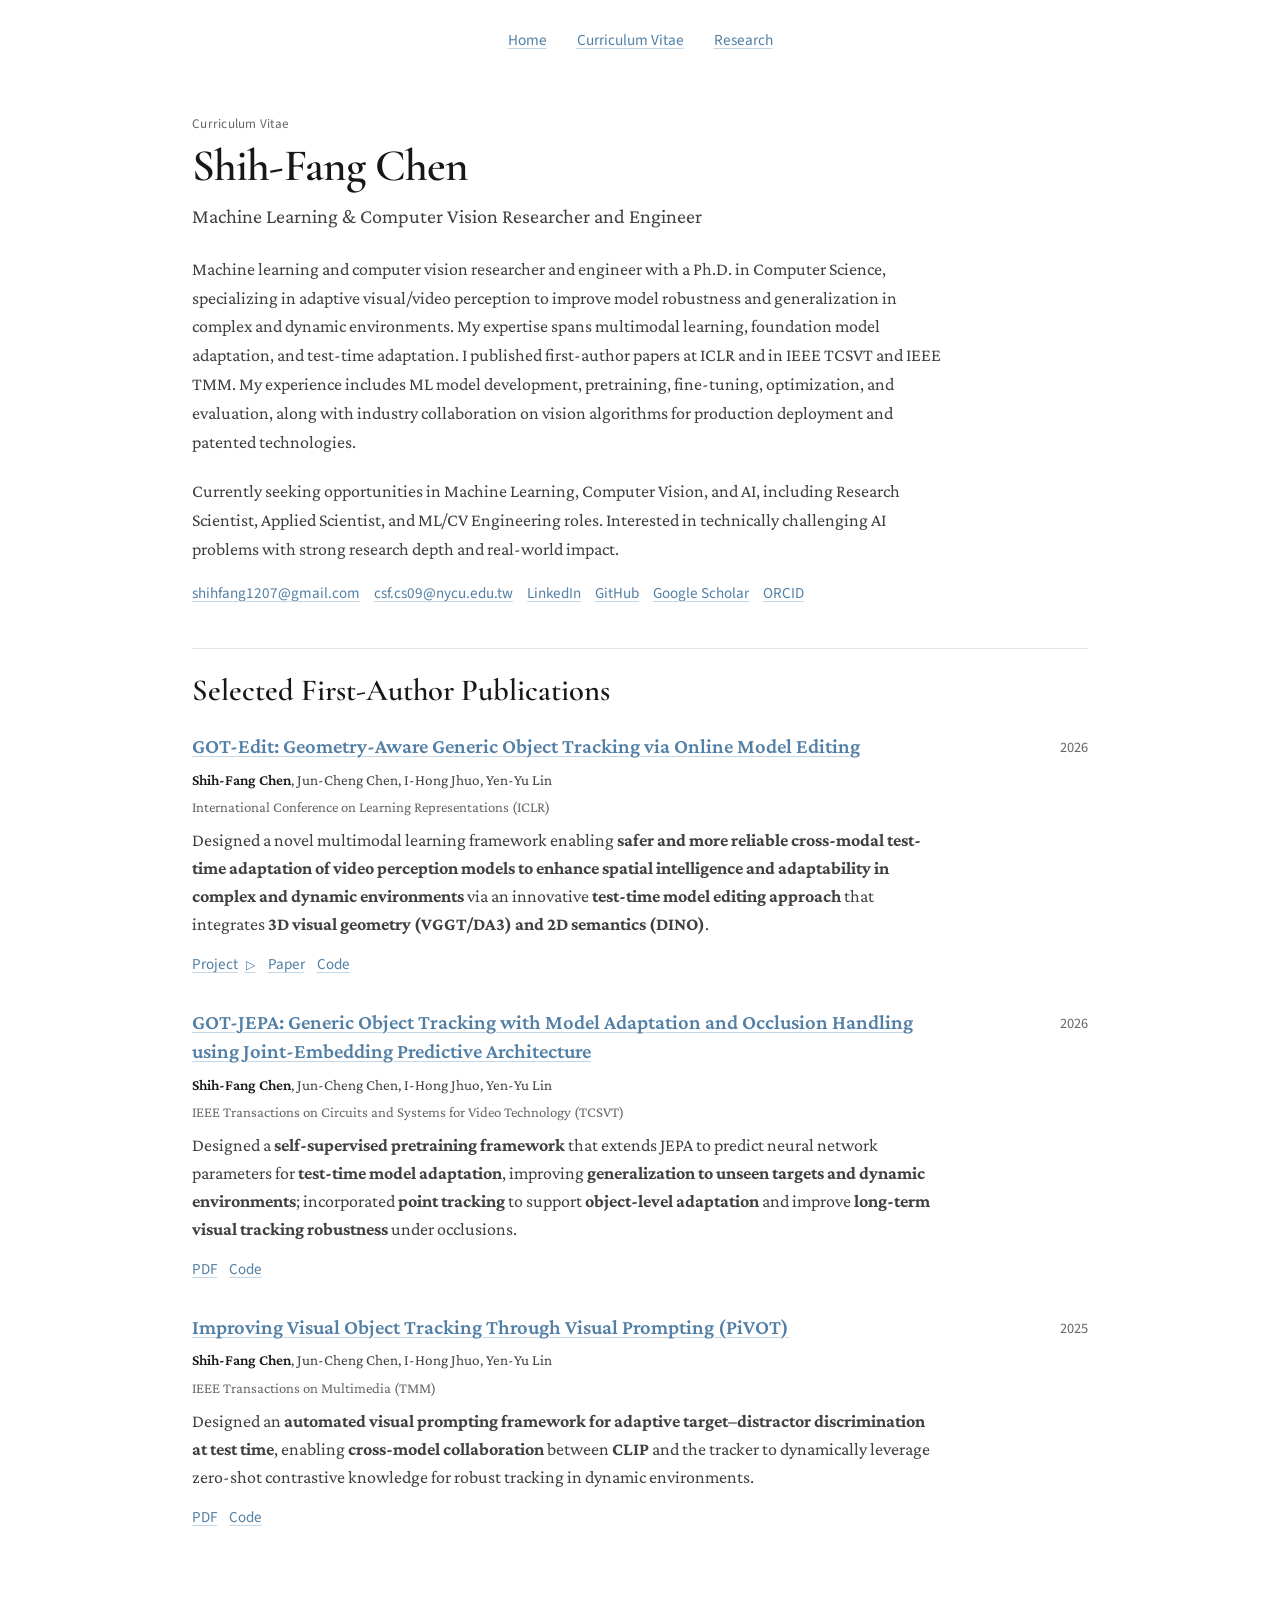
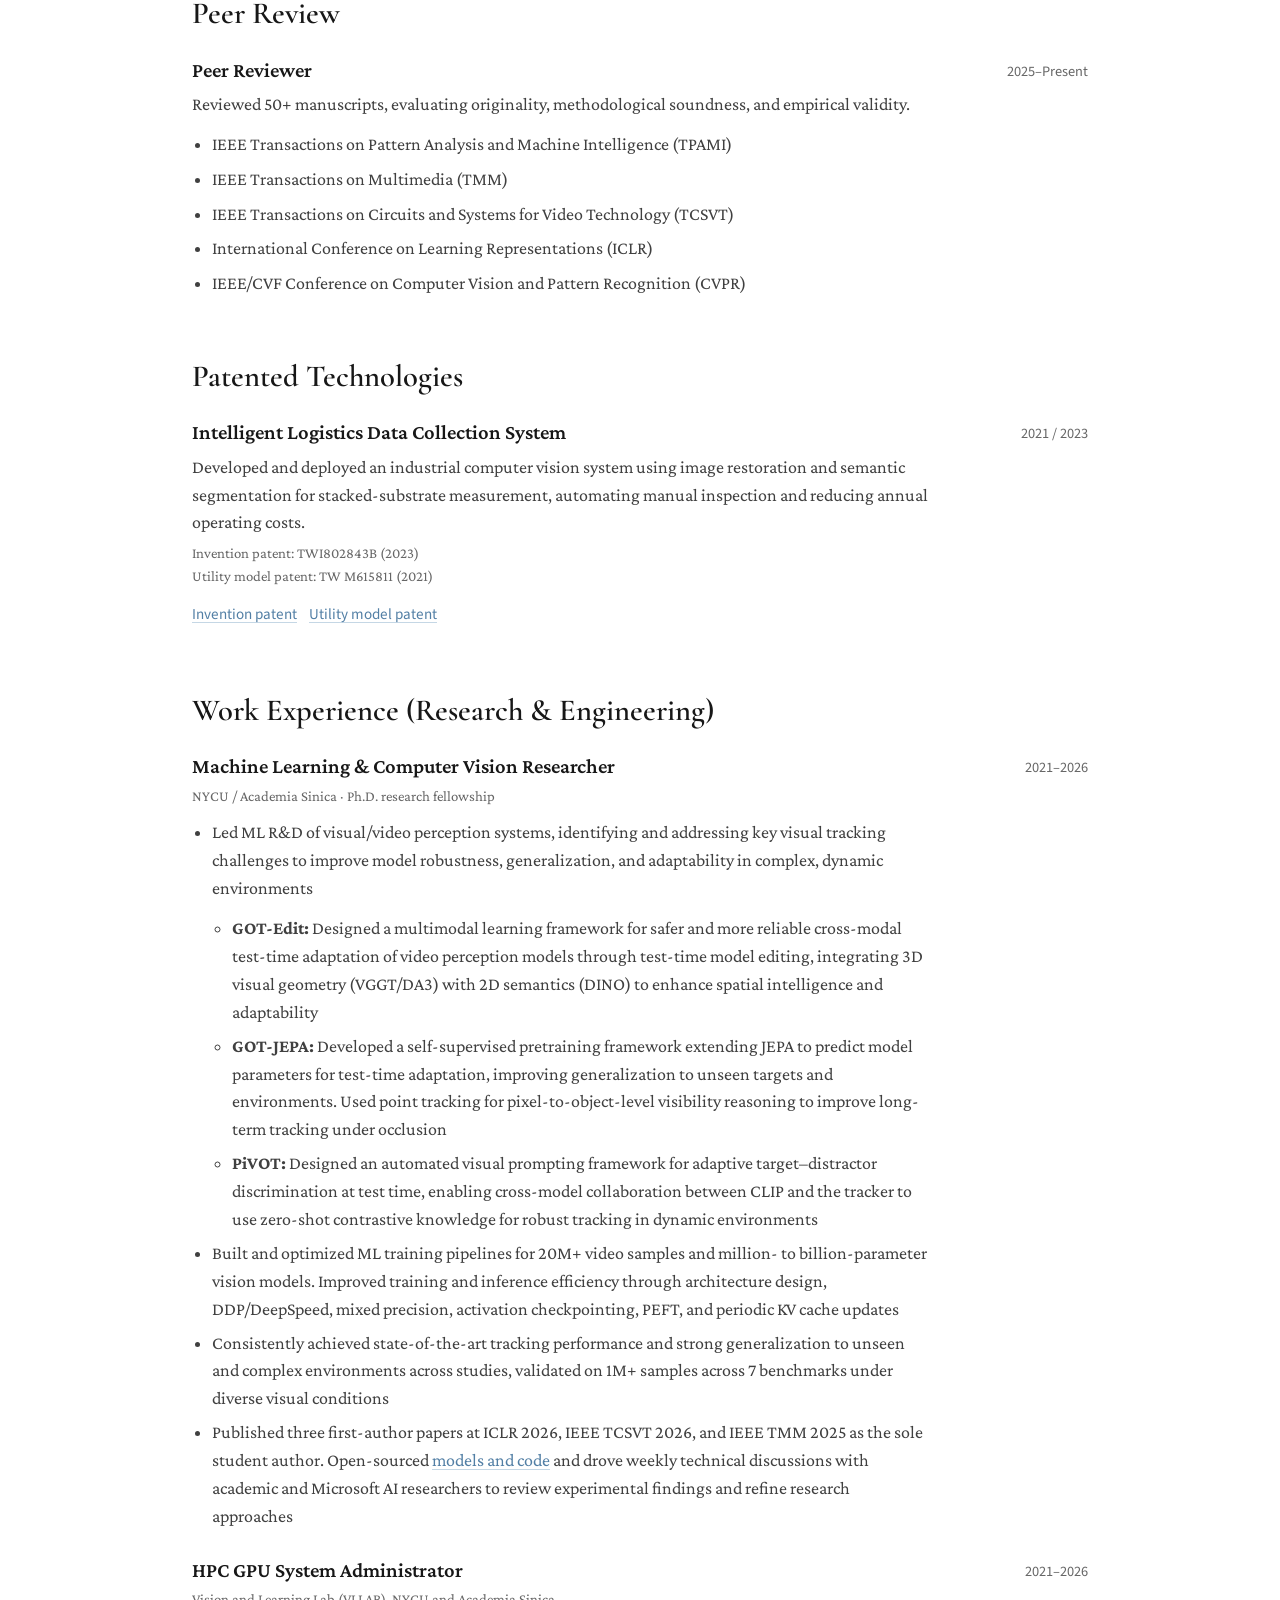
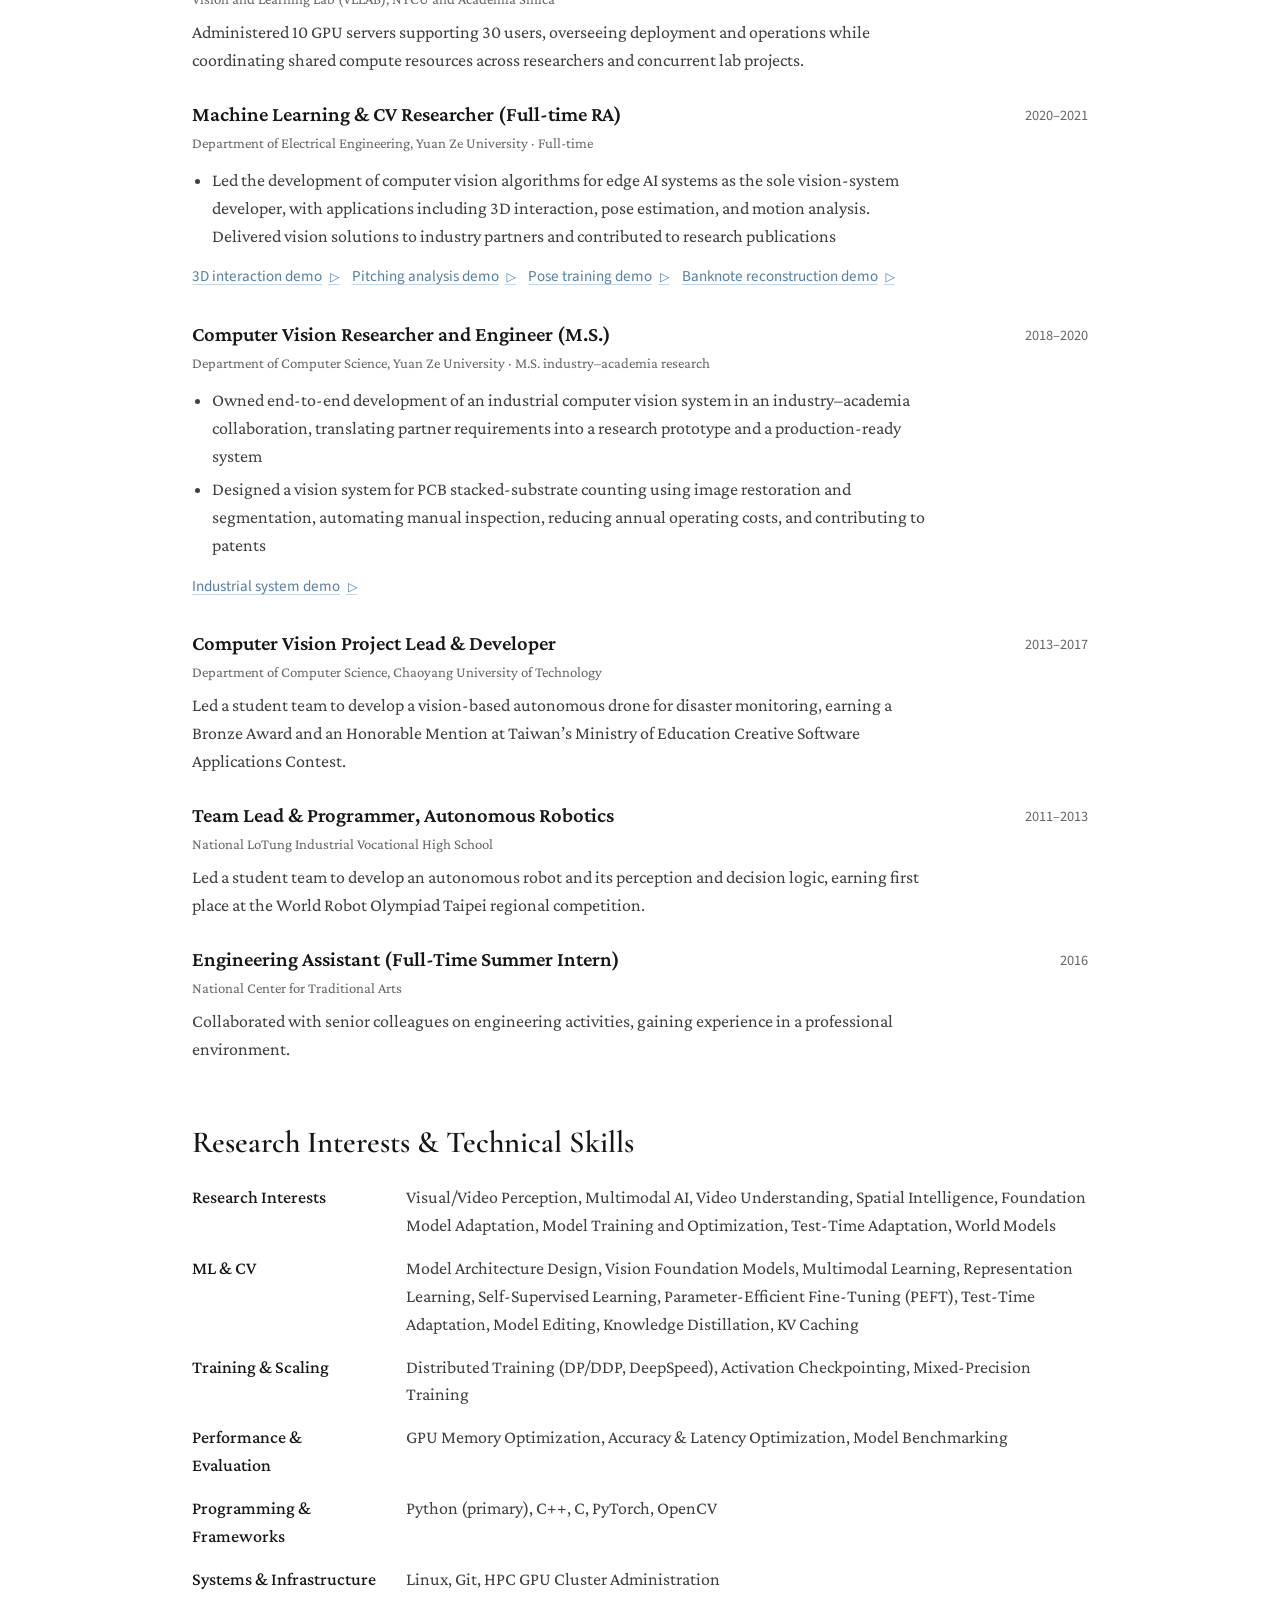
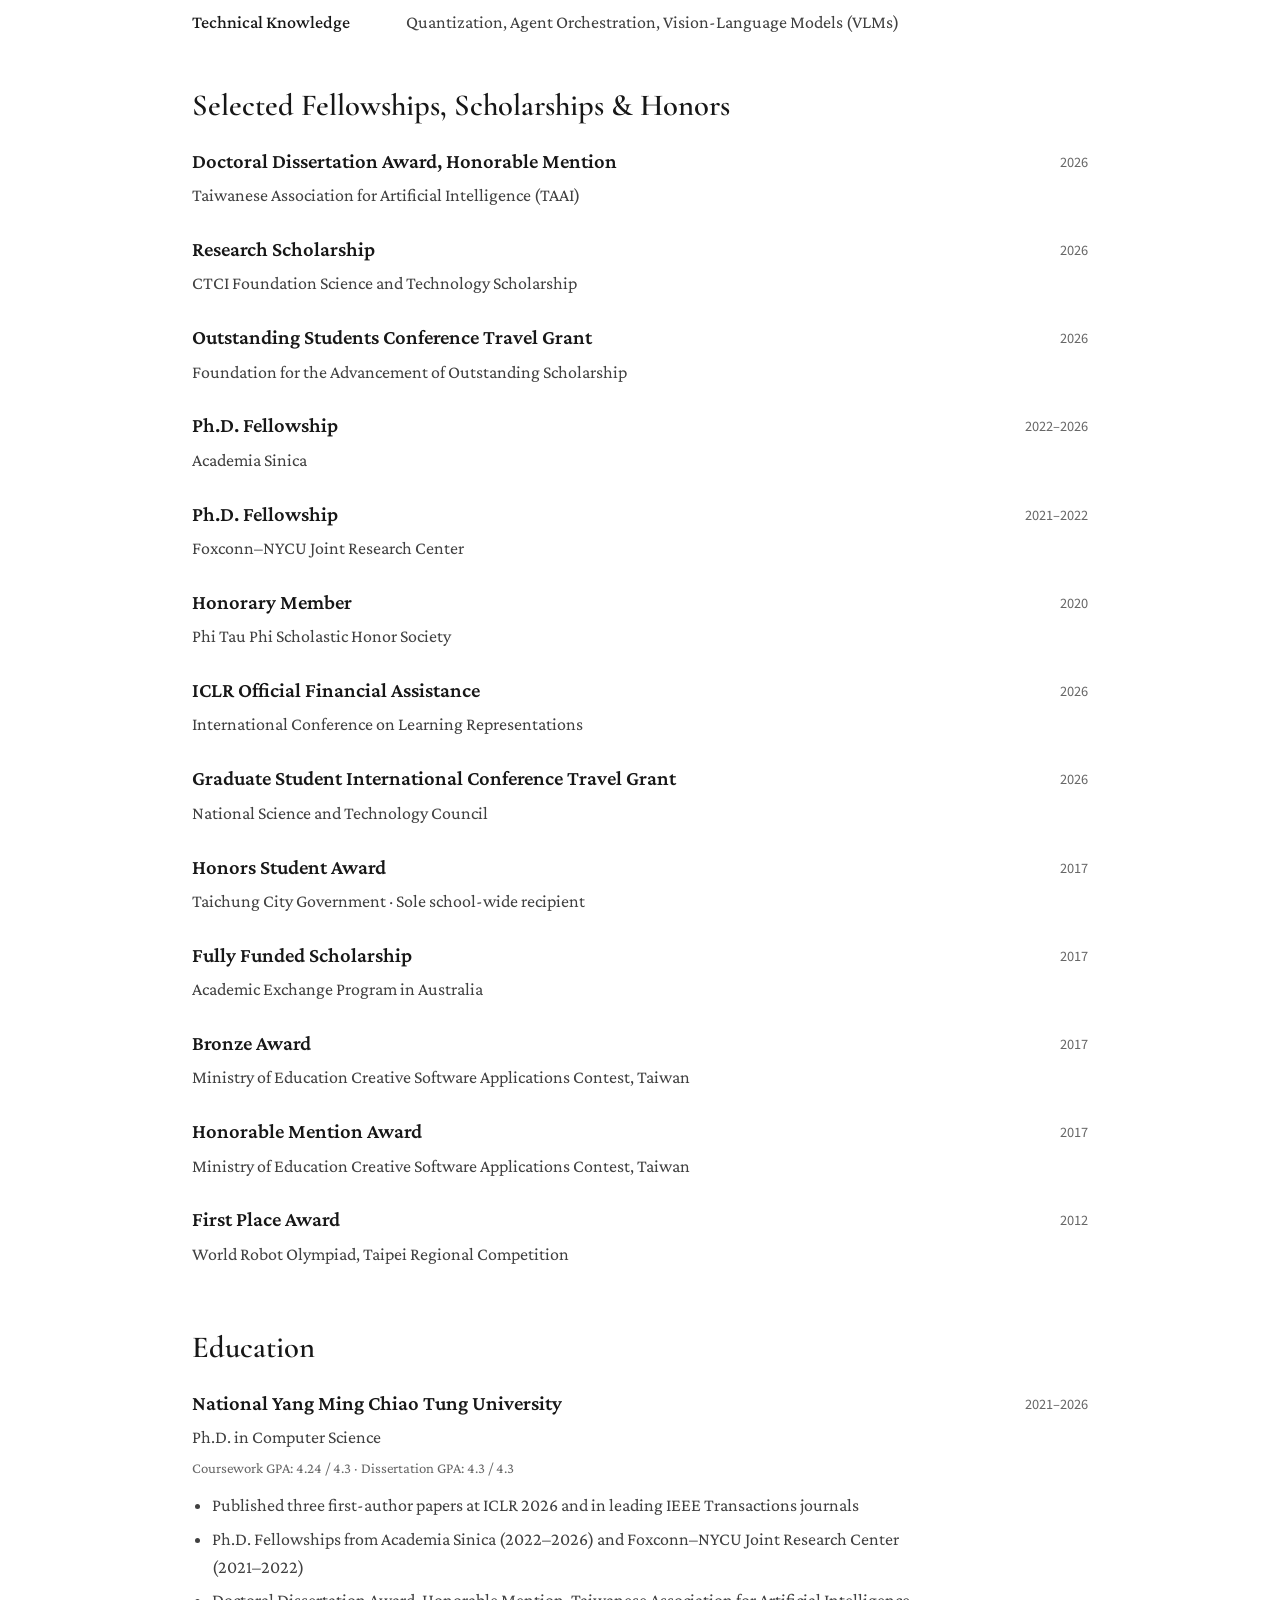
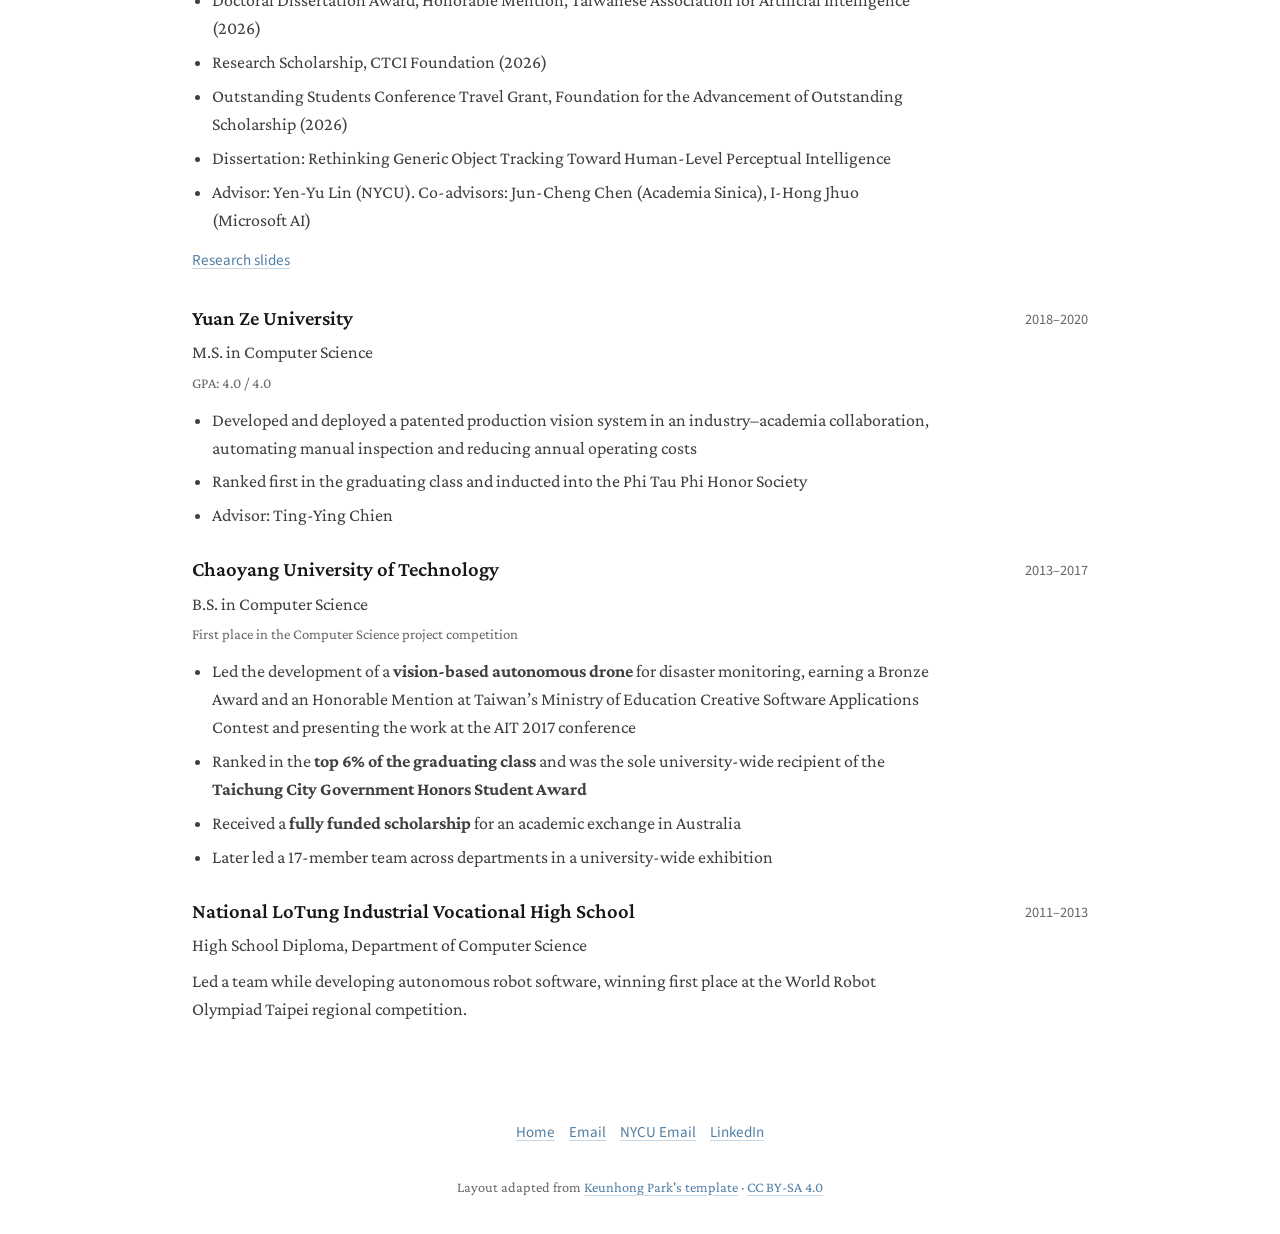
==== commit 9e7a6b48: "Preserve existing training and infrastructure skill groups" ====
--- a/cv/index.html
+++ b/cv/index.html
@@ -232,8 +232,10 @@
       <h2 id="skills-title">Research Interests &amp; Technical Skills</h2>
       <div class="skill-row"><div class="skill-label">Research Interests</div><p>Visual/Video Perception, Multimodal AI, Video Understanding, Spatial Intelligence, Foundation Model Adaptation, Model Training and Optimization, Test-Time Adaptation, World Models</p></div>
       <div class="skill-row"><div class="skill-label">ML &amp; CV</div><p>Model Architecture Design, Vision Foundation Models, Multimodal Learning, Representation Learning, Self-Supervised Learning, Parameter-Efficient Fine-Tuning (PEFT), Test-Time Adaptation, Model Editing, Knowledge Distillation, KV Caching</p></div>
+      <div class="skill-row"><div class="skill-label">Training &amp; Scaling</div><p>Distributed Training (DP/DDP, DeepSpeed), Activation Checkpointing, Mixed-Precision Training</p></div>
       <div class="skill-row"><div class="skill-label">Performance &amp; Evaluation</div><p>GPU Memory Optimization, Accuracy &amp; Latency Optimization, Model Benchmarking</p></div>
       <div class="skill-row"><div class="skill-label">Programming &amp; Frameworks</div><p>Python (primary), C++, C, PyTorch, OpenCV</p></div>
+      <div class="skill-row"><div class="skill-label">Systems &amp; Infrastructure</div><p>Linux, Git, HPC GPU Cluster Administration</p></div>
       <div class="skill-row"><div class="skill-label">Technical Knowledge</div><p>Quantization, Agent Orchestration, Vision-Language Models (VLMs)</p></div>
     </section>
 
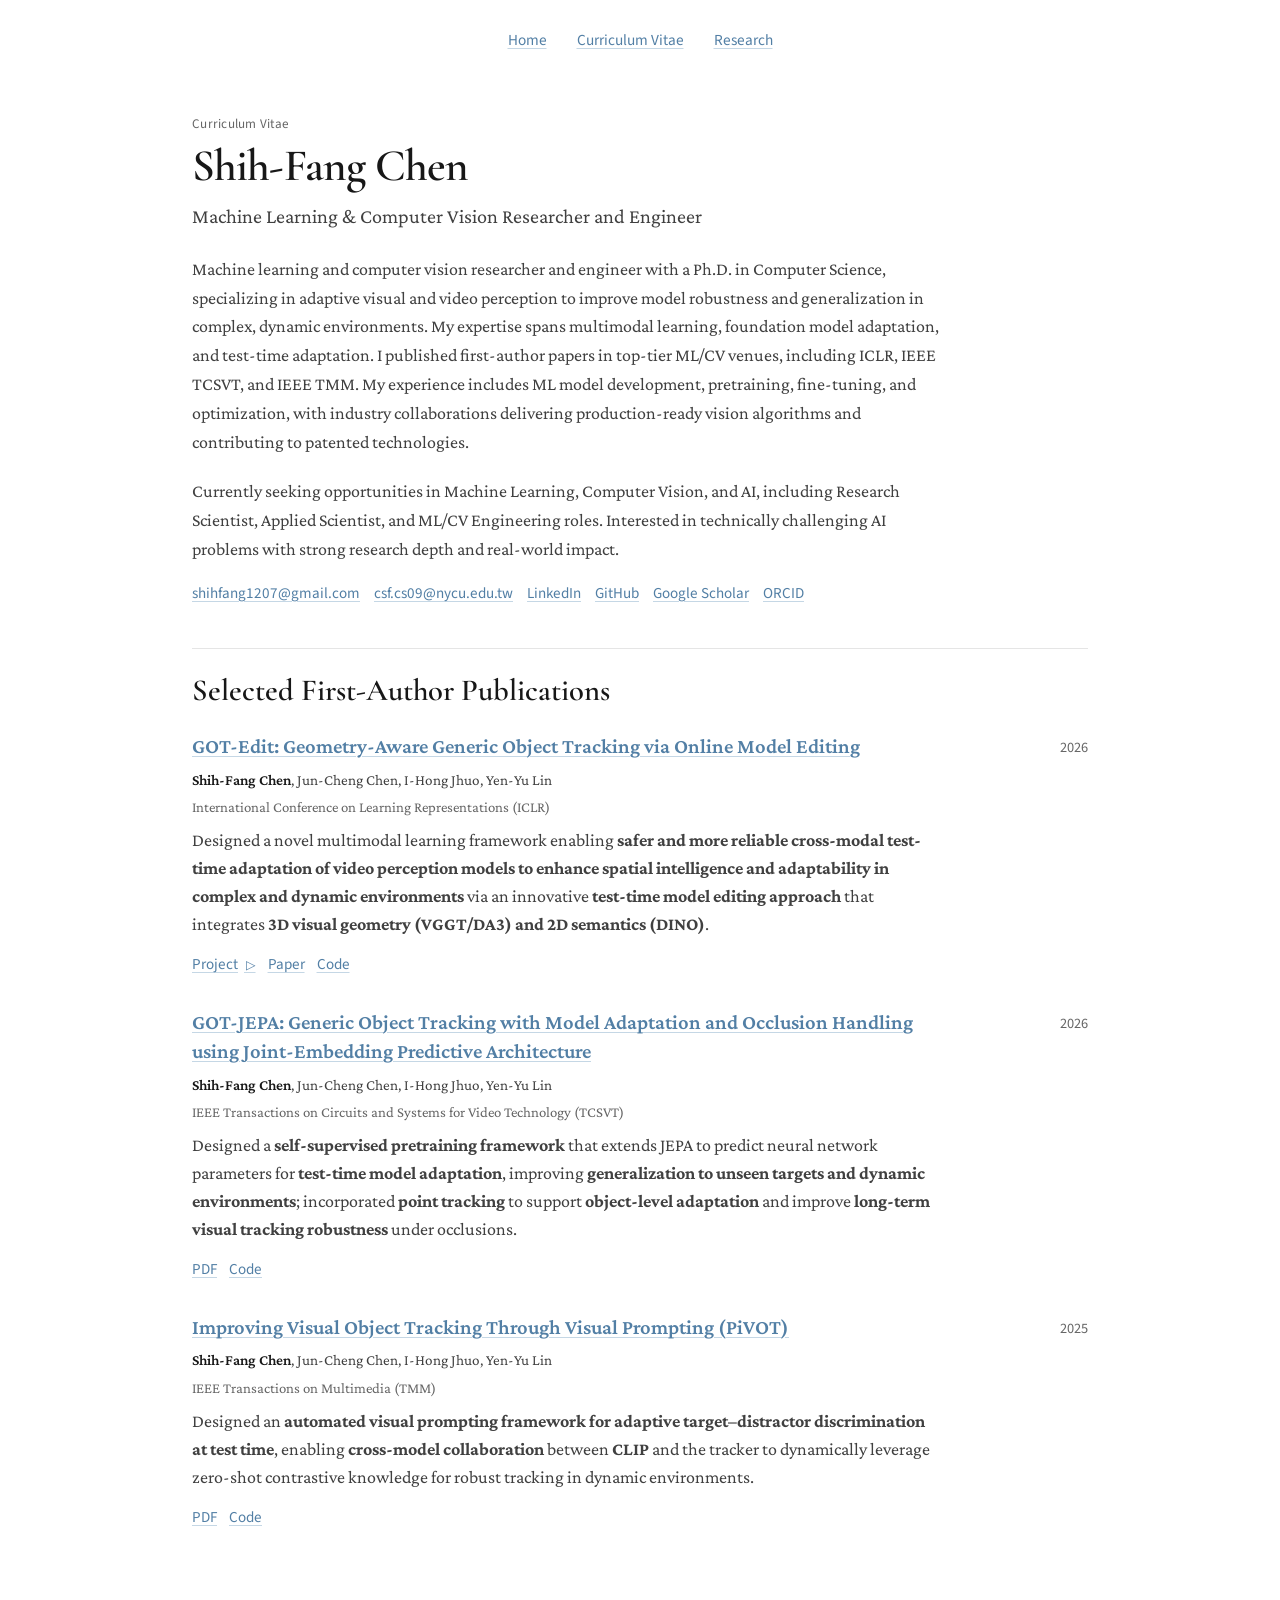
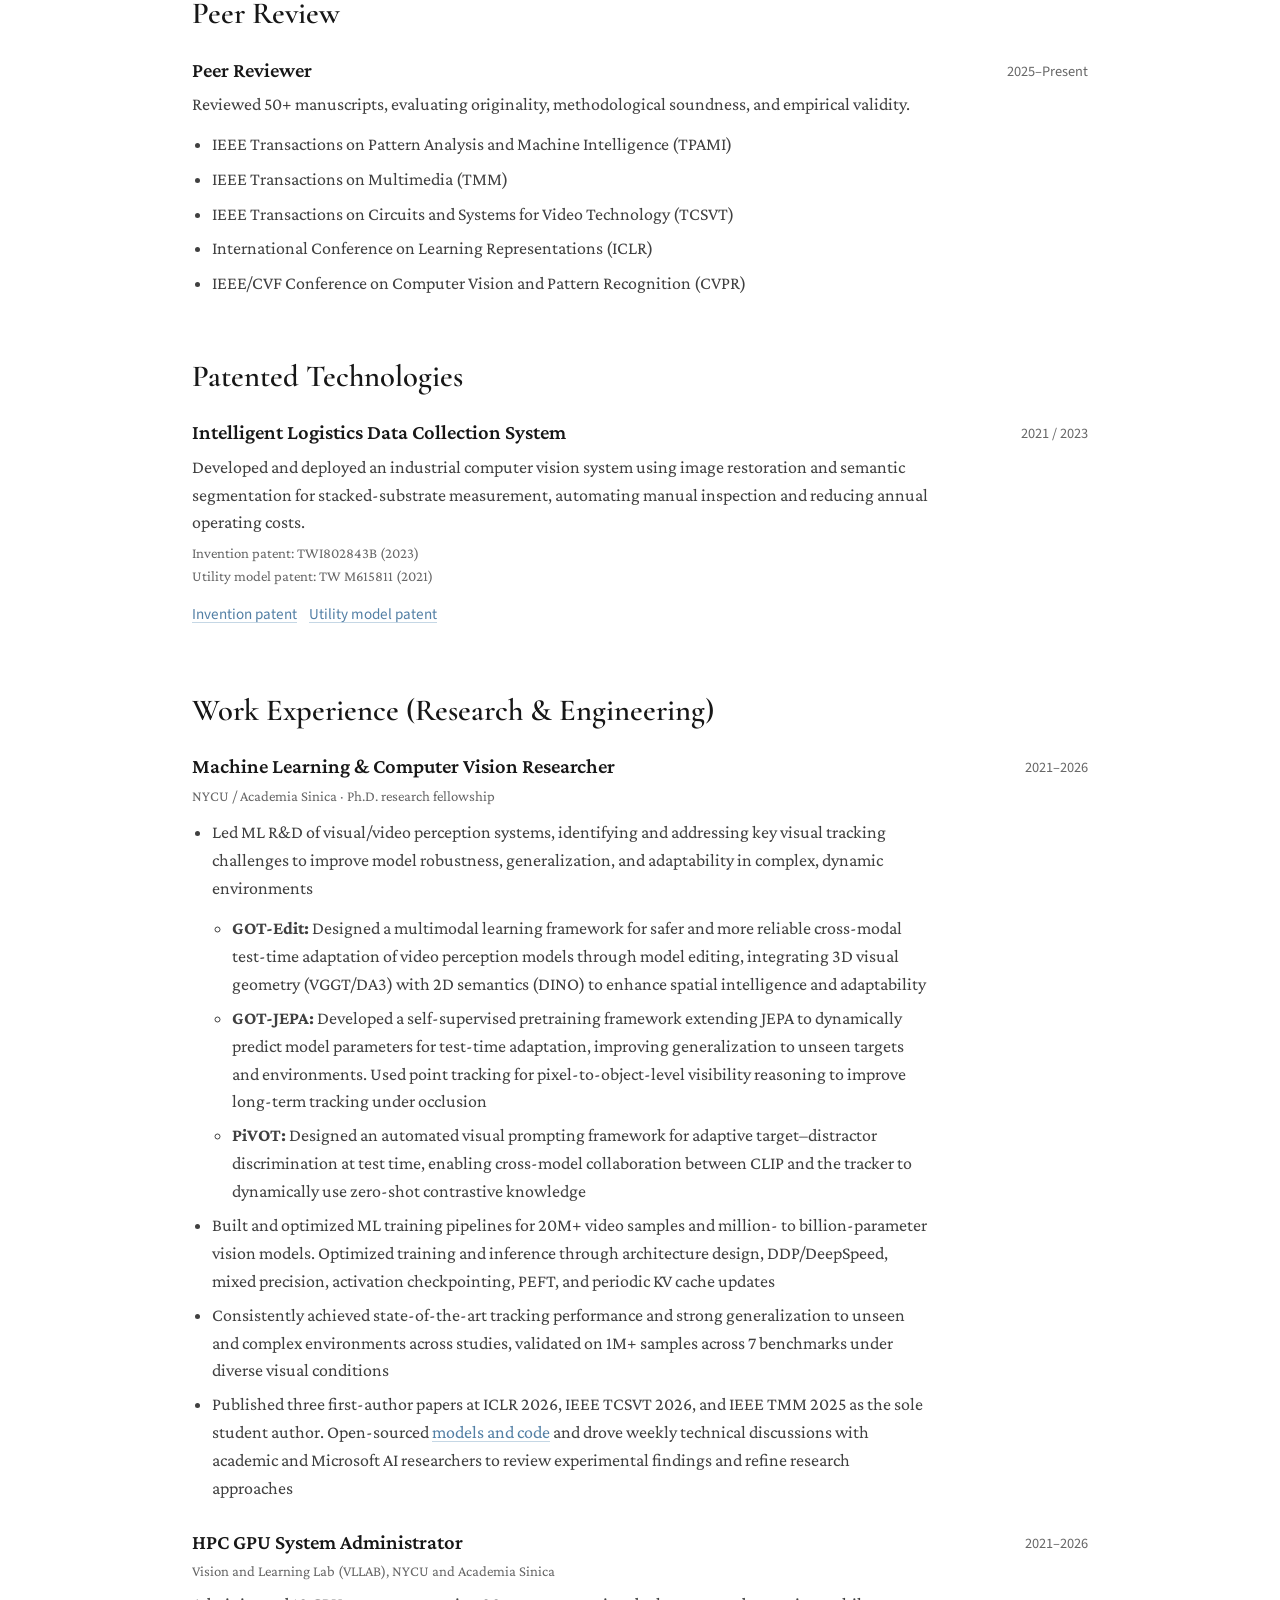
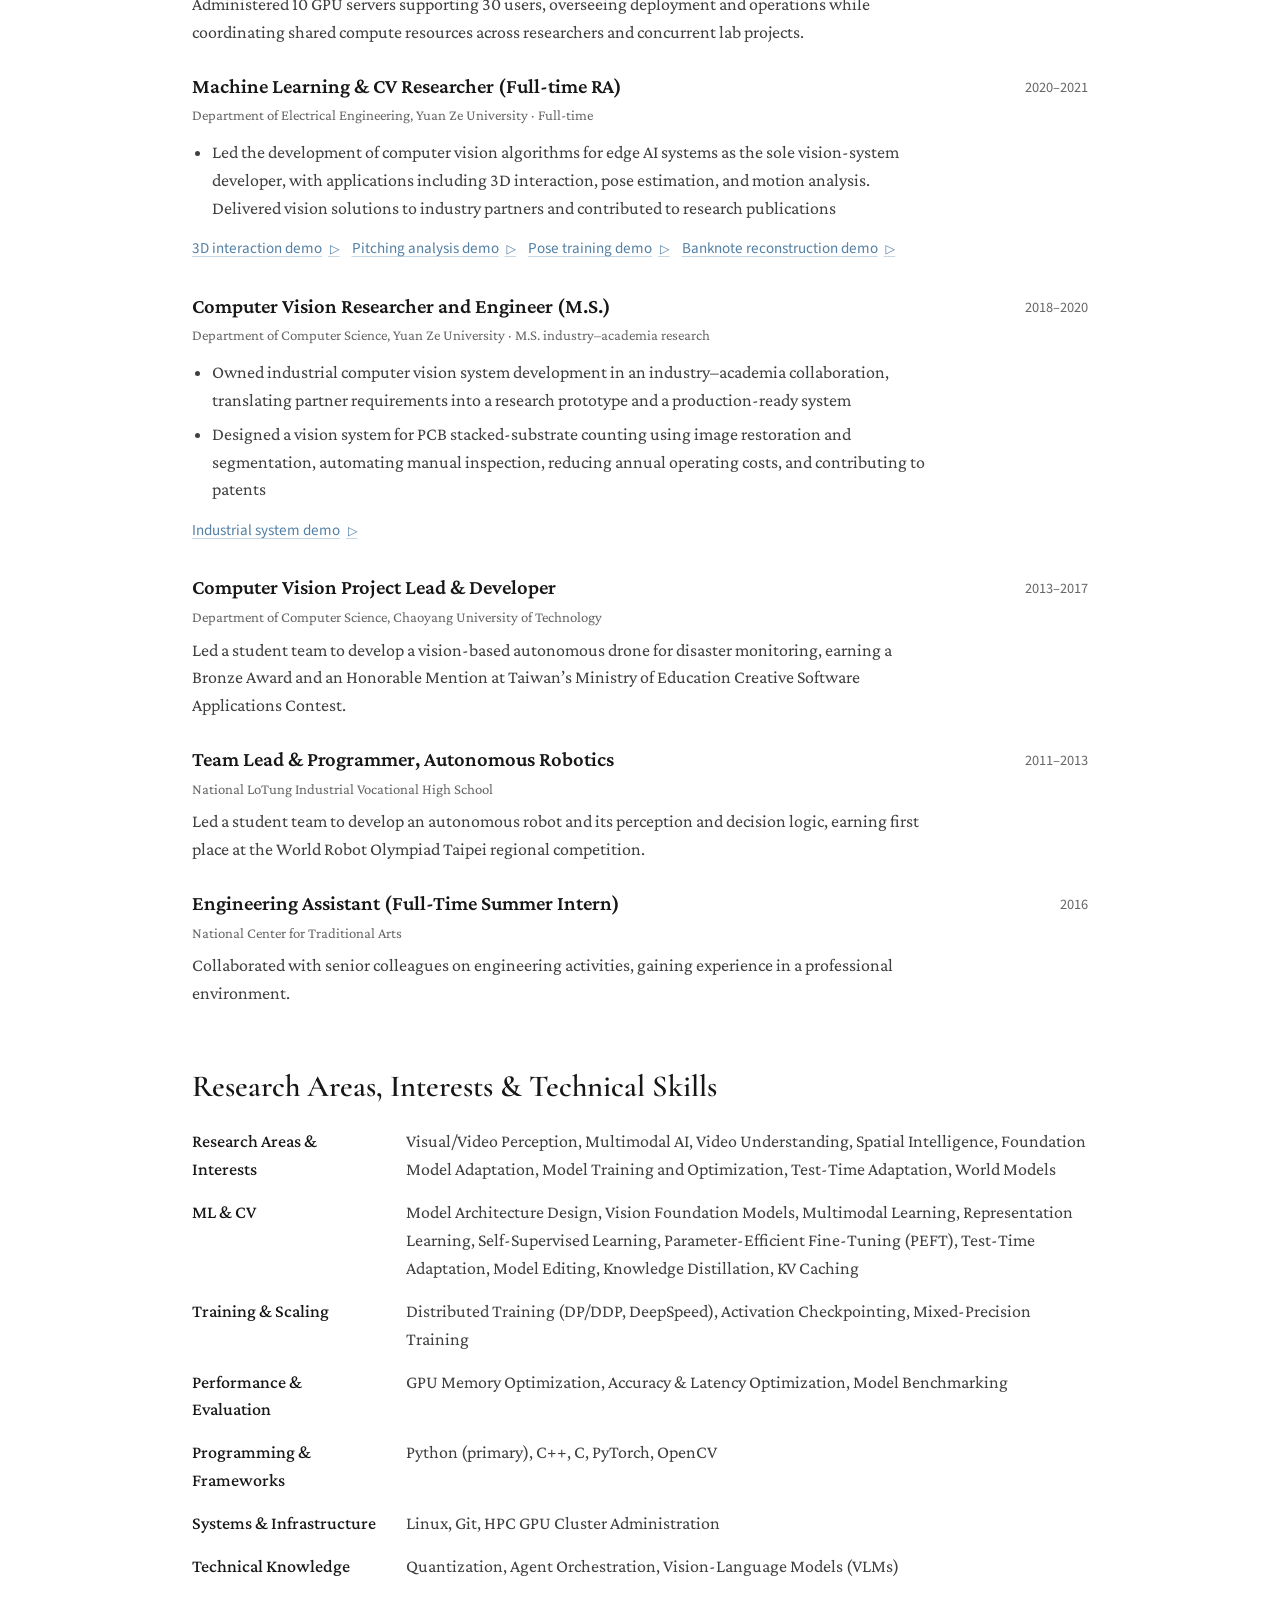
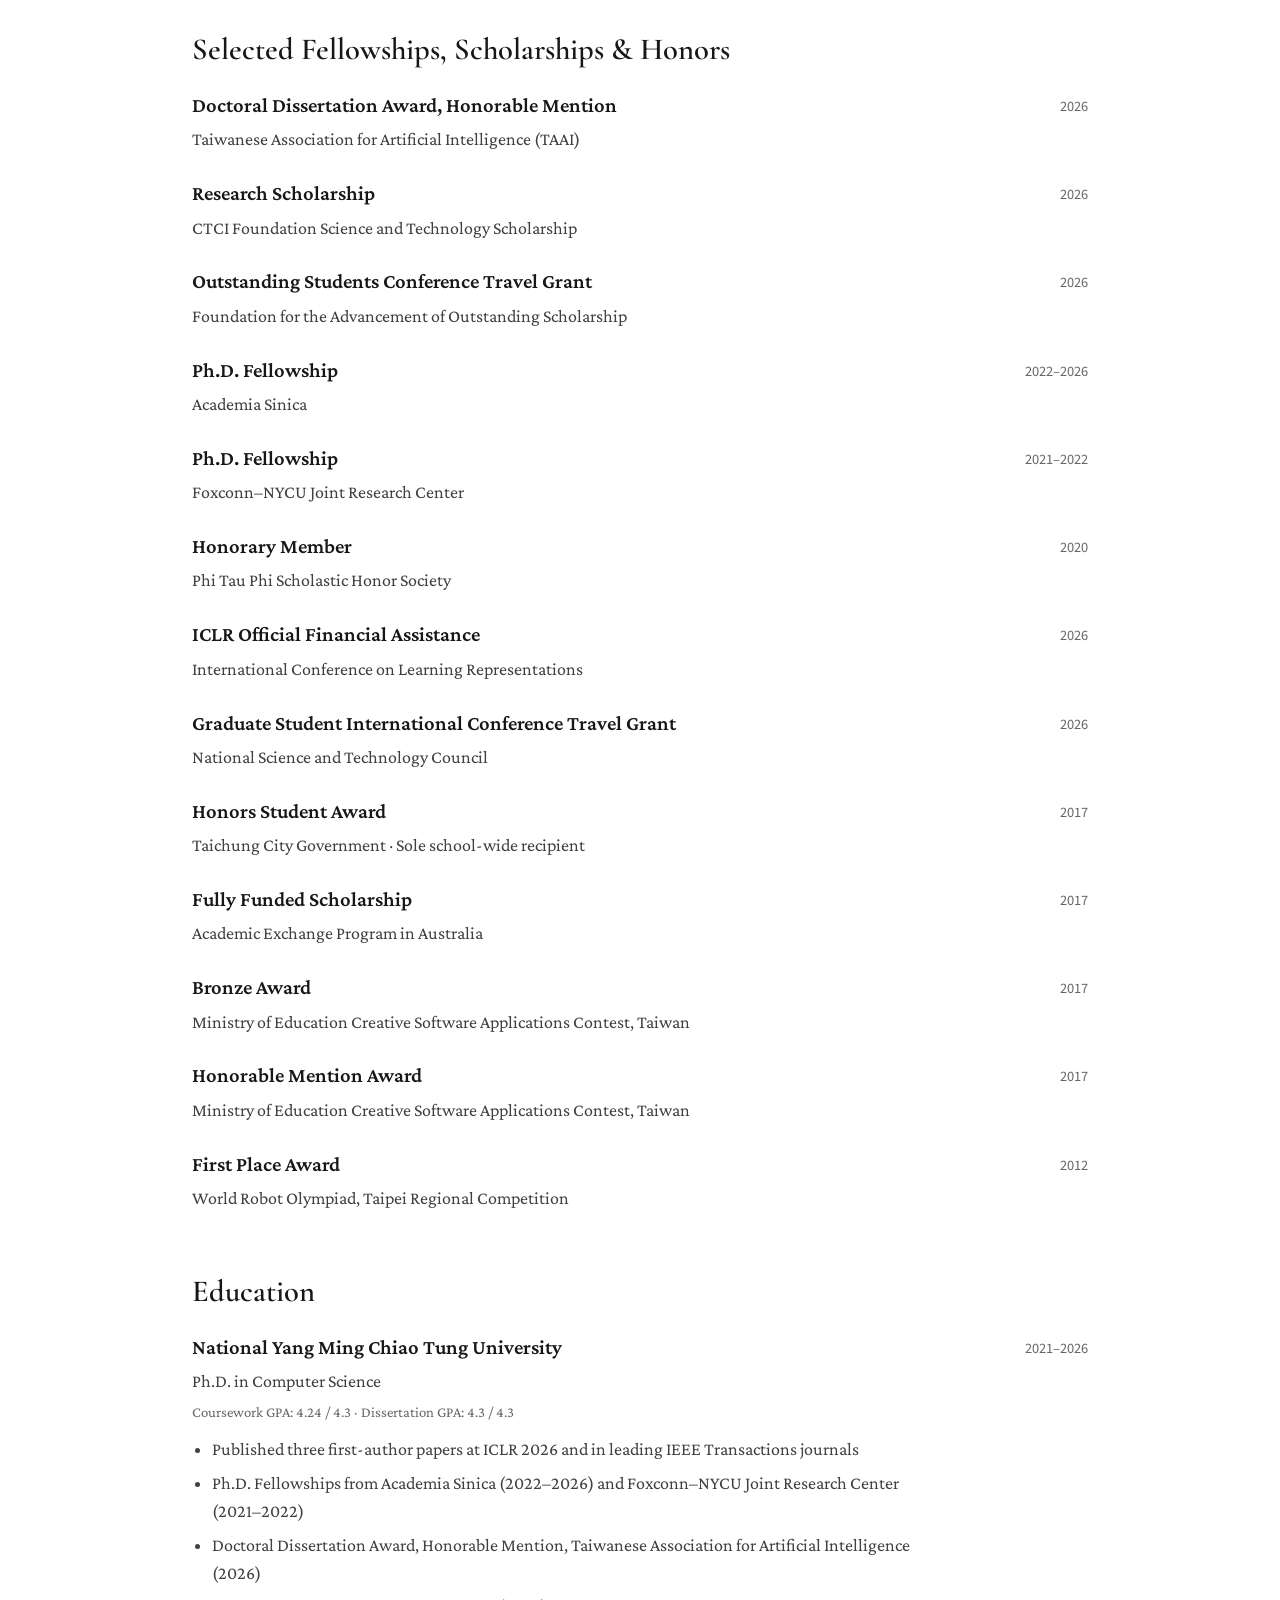
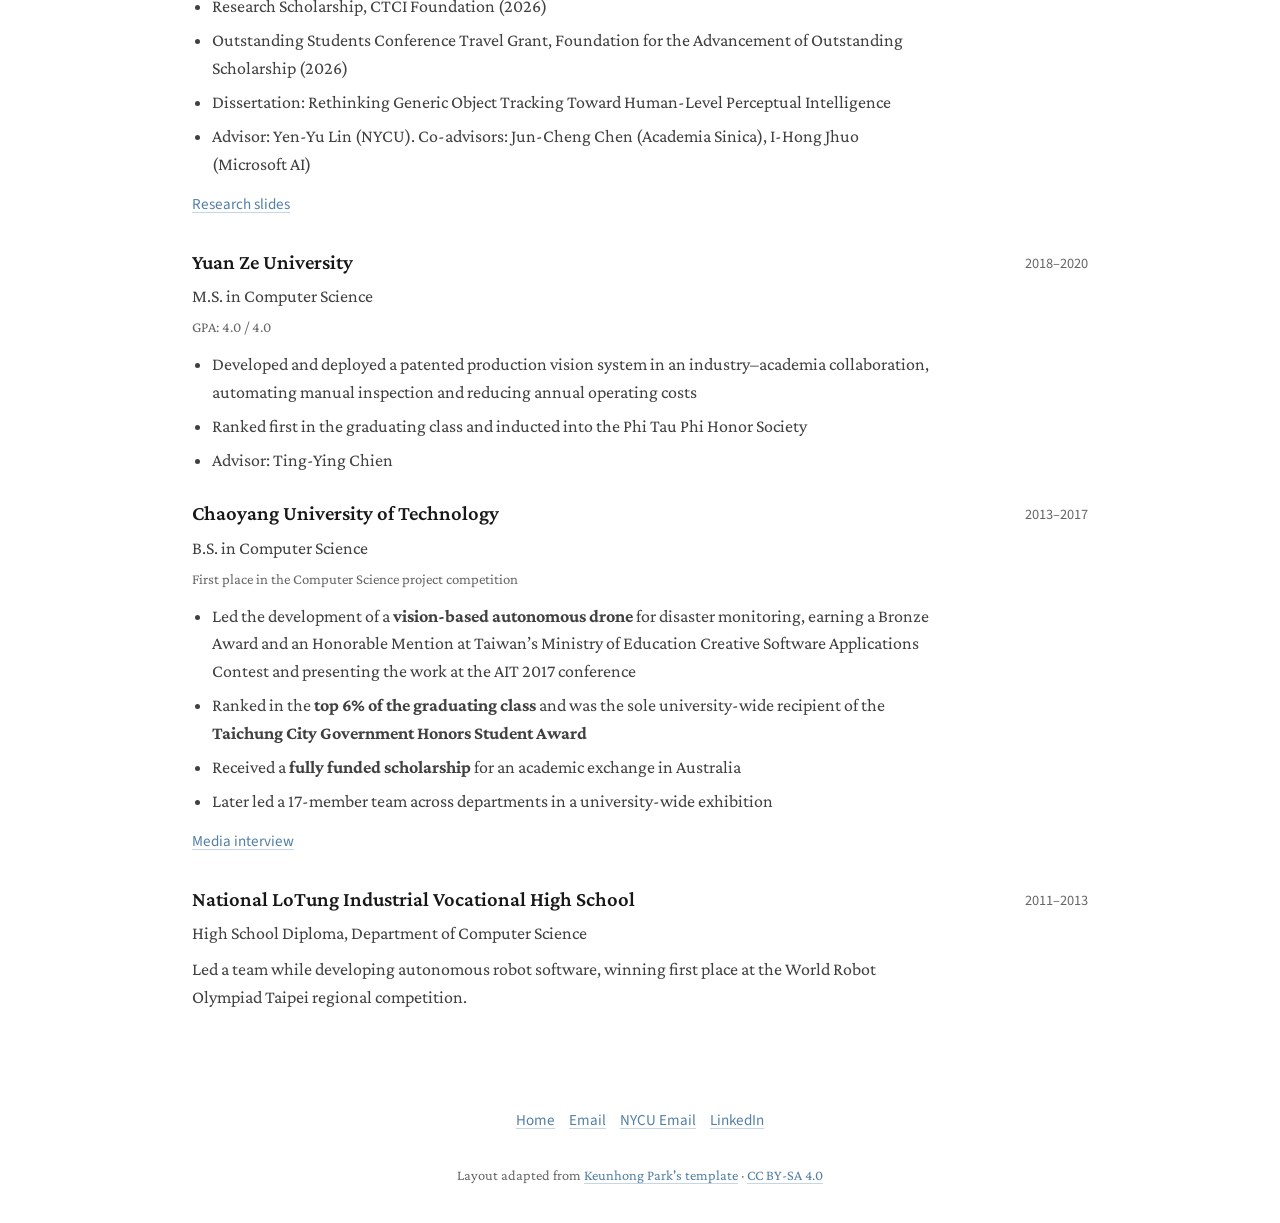
==== commit e97c6305: "Sync November 26 resume wording and media interview" ====
--- a/cv/index.html
+++ b/cv/index.html
@@ -114,7 +114,7 @@
       <div class="eyebrow">Curriculum Vitae</div>
       <h1>Shih-Fang Chen</h1>
       <p class="cv-role">Machine Learning &amp; Computer Vision Researcher and Engineer</p>
-      <p class="cv-summary">Machine learning and computer vision researcher and engineer with a Ph.D. in Computer Science, specializing in adaptive visual/video perception to improve model robustness and generalization in complex and dynamic environments. My expertise spans multimodal learning, foundation model adaptation, and test-time adaptation. I published first-author papers at ICLR and in IEEE TCSVT and IEEE TMM. My experience includes ML model development, pretraining, fine-tuning, optimization, and evaluation, along with industry collaboration on vision algorithms for production deployment and patented technologies.</p>
+      <p class="cv-summary">Machine learning and computer vision researcher and engineer with a Ph.D. in Computer Science, specializing in adaptive visual and video perception to improve model robustness and generalization in complex, dynamic environments. My expertise spans multimodal learning, foundation model adaptation, and test-time adaptation. I published first-author papers in top-tier ML/CV venues, including ICLR, IEEE TCSVT, and IEEE TMM. My experience includes ML model development, pretraining, fine-tuning, and optimization, with industry collaborations delivering production-ready vision algorithms and contributing to patented technologies.</p>
       <p class="cv-summary">Currently seeking opportunities in Machine Learning, Computer Vision, and AI, including Research Scientist, Applied Scientist, and ML/CV Engineering roles. Interested in technically challenging AI problems with strong research depth and real-world impact.</p>
       <div class="cv-links"><a href="mailto:shihfang1207@gmail.com">shihfang1207@gmail.com</a><a href="mailto:csf.cs09@nycu.edu.tw">csf.cs09@nycu.edu.tw</a><a href="https://www.linkedin.com/in/shihfangchen/" target="_blank" rel="noopener">LinkedIn</a><a href="https://github.com/chenshihfang" target="_blank" rel="noopener">GitHub</a><a href="https://scholar.google.com/citations?user=X8uMo8EAAAAJ" target="_blank" rel="noopener">Google Scholar</a><a href="https://orcid.org/0000-0002-8438-400X" target="_blank" rel="noopener">ORCID</a></div>
     </header>
@@ -207,12 +207,12 @@
           <ul>
             <li>Led ML R&amp;D of visual/video perception systems, identifying and addressing key visual tracking challenges to improve model robustness, generalization, and adaptability in complex, dynamic environments
               <ul>
-                <li><strong>GOT-Edit:</strong> Designed a multimodal learning framework for safer and more reliable cross-modal test-time adaptation of video perception models through test-time model editing, integrating 3D visual geometry (VGGT/DA3) with 2D semantics (DINO) to enhance spatial intelligence and adaptability</li>
-                <li><strong>GOT-JEPA:</strong> Developed a self-supervised pretraining framework extending JEPA to predict model parameters for test-time adaptation, improving generalization to unseen targets and environments. Used point tracking for pixel-to-object-level visibility reasoning to improve long-term tracking under occlusion</li>
-                <li><strong>PiVOT:</strong> Designed an automated visual prompting framework for adaptive target–distractor discrimination at test time, enabling cross-model collaboration between CLIP and the tracker to use zero-shot contrastive knowledge for robust tracking in dynamic environments</li>
+                <li><strong>GOT-Edit:</strong> Designed a multimodal learning framework for safer and more reliable cross-modal test-time adaptation of video perception models through model editing, integrating 3D visual geometry (VGGT/DA3) with 2D semantics (DINO) to enhance spatial intelligence and adaptability</li>
+                <li><strong>GOT-JEPA:</strong> Developed a self-supervised pretraining framework extending JEPA to dynamically predict model parameters for test-time adaptation, improving generalization to unseen targets and environments. Used point tracking for pixel-to-object-level visibility reasoning to improve long-term tracking under occlusion</li>
+                <li><strong>PiVOT:</strong> Designed an automated visual prompting framework for adaptive target–distractor discrimination at test time, enabling cross-model collaboration between CLIP and the tracker to dynamically use zero-shot contrastive knowledge</li>
               </ul>
             </li>
-            <li>Built and optimized ML training pipelines for 20M+ video samples and million- to billion-parameter vision models. Improved training and inference efficiency through architecture design, DDP/DeepSpeed, mixed precision, activation checkpointing, PEFT, and periodic KV cache updates</li>
+            <li>Built and optimized ML training pipelines for 20M+ video samples and million- to billion-parameter vision models. Optimized training and inference through architecture design, DDP/DeepSpeed, mixed precision, activation checkpointing, PEFT, and periodic KV cache updates</li>
             <li>Consistently achieved state-of-the-art tracking performance and strong generalization to unseen and complex environments across studies, validated on 1M+ samples across 7 benchmarks under diverse visual conditions</li>
             <li>Published three first-author papers at ICLR 2026, IEEE TCSVT 2026, and IEEE TMM 2025 as the sole student author. Open-sourced <a href="https://chenshihfang.github.io/GOT-EDIT/" target="_blank" rel="noopener">models and code</a> and drove weekly technical discussions with academic and Microsoft AI researchers to review experimental findings and refine research approaches</li>
           </ul>
@@ -222,15 +222,15 @@
 
       <article class="cv-entry"><div><h3>HPC GPU System Administrator</h3><p class="venue">Vision and Learning Lab (VLLAB), NYCU and Academia Sinica</p><p>Administered 10 GPU servers supporting 30 users, overseeing deployment and operations while coordinating shared compute resources across researchers and concurrent lab projects.</p></div><div class="cv-date">2021–2026</div></article>
       <article class="cv-entry"><div><h3>Machine Learning &amp; CV Researcher (Full-time RA)</h3><p class="venue">Department of Electrical Engineering, Yuan Ze University · Full-time</p><ul><li>Led the development of computer vision algorithms for edge AI systems as the sole vision-system developer, with applications including 3D interaction, pose estimation, and motion analysis. Delivered vision solutions to industry partners and contributed to research publications</li></ul><div class="paper-links"><a href="https://www.youtube.com/watch?v=kdRU8egUox8" target="_blank" rel="noopener" data-youtube-id="kdRU8egUox8" data-preview-title="3D interaction demo">3D interaction demo</a><a href="https://www.youtube.com/watch?v=kojM4Ia8sjE" target="_blank" rel="noopener" data-youtube-id="kojM4Ia8sjE" data-preview-title="Pitching analysis demo">Pitching analysis demo</a><a href="https://youtu.be/1uSJjntqjGU" target="_blank" rel="noopener" data-youtube-id="1uSJjntqjGU" data-preview-title="Pose training demo">Pose training demo</a><a href="https://www.youtube.com/watch?v=BQn4OWszxgs" target="_blank" rel="noopener" data-youtube-id="BQn4OWszxgs" data-preview-title="Banknote reconstruction demo">Banknote reconstruction demo</a></div></div><div class="cv-date">2020–2021</div></article>
-      <article class="cv-entry"><div><h3>Computer Vision Researcher and Engineer (M.S.)</h3><p class="venue">Department of Computer Science, Yuan Ze University · M.S. industry–academia research</p><ul><li>Owned end-to-end development of an industrial computer vision system in an industry–academia collaboration, translating partner requirements into a research prototype and a production-ready system</li><li>Designed a vision system for PCB stacked-substrate counting using image restoration and segmentation, automating manual inspection, reducing annual operating costs, and contributing to patents</li></ul><div class="paper-links"><a href="https://www.youtube.com/watch?v=T8Et8sdLTKc" target="_blank" rel="noopener" data-youtube-id="T8Et8sdLTKc" data-preview-title="Industrial system demo">Industrial system demo</a></div></div><div class="cv-date">2018–2020</div></article>
+      <article class="cv-entry"><div><h3>Computer Vision Researcher and Engineer (M.S.)</h3><p class="venue">Department of Computer Science, Yuan Ze University · M.S. industry–academia research</p><ul><li>Owned industrial computer vision system development in an industry–academia collaboration, translating partner requirements into a research prototype and a production-ready system</li><li>Designed a vision system for PCB stacked-substrate counting using image restoration and segmentation, automating manual inspection, reducing annual operating costs, and contributing to patents</li></ul><div class="paper-links"><a href="https://www.youtube.com/watch?v=T8Et8sdLTKc" target="_blank" rel="noopener" data-youtube-id="T8Et8sdLTKc" data-preview-title="Industrial system demo">Industrial system demo</a></div></div><div class="cv-date">2018–2020</div></article>
       <article class="cv-entry"><div><h3>Computer Vision Project Lead &amp; Developer</h3><p class="venue">Department of Computer Science, Chaoyang University of Technology</p><p>Led a student team to develop a vision-based autonomous drone for disaster monitoring, earning a Bronze Award and an Honorable Mention at Taiwan’s Ministry of Education Creative Software Applications Contest.</p></div><div class="cv-date">2013–2017</div></article>
       <article class="cv-entry"><div><h3>Team Lead &amp; Programmer, Autonomous Robotics</h3><p class="venue">National LoTung Industrial Vocational High School</p><p>Led a student team to develop an autonomous robot and its perception and decision logic, earning first place at the World Robot Olympiad Taipei regional competition.</p></div><div class="cv-date">2011–2013</div></article>
       <article class="cv-entry"><div><h3>Engineering Assistant (Full-Time Summer Intern)</h3><p class="venue">National Center for Traditional Arts</p><p>Collaborated with senior colleagues on engineering activities, gaining experience in a professional environment.</p></div><div class="cv-date">2016</div></article>
     </section>
 
     <section id="skills" class="cv-section" aria-labelledby="skills-title">
-      <h2 id="skills-title">Research Interests &amp; Technical Skills</h2>
-      <div class="skill-row"><div class="skill-label">Research Interests</div><p>Visual/Video Perception, Multimodal AI, Video Understanding, Spatial Intelligence, Foundation Model Adaptation, Model Training and Optimization, Test-Time Adaptation, World Models</p></div>
+      <h2 id="skills-title">Research Areas, Interests &amp; Technical Skills</h2>
+      <div class="skill-row"><div class="skill-label">Research Areas &amp; Interests</div><p>Visual/Video Perception, Multimodal AI, Video Understanding, Spatial Intelligence, Foundation Model Adaptation, Model Training and Optimization, Test-Time Adaptation, World Models</p></div>
       <div class="skill-row"><div class="skill-label">ML &amp; CV</div><p>Model Architecture Design, Vision Foundation Models, Multimodal Learning, Representation Learning, Self-Supervised Learning, Parameter-Efficient Fine-Tuning (PEFT), Test-Time Adaptation, Model Editing, Knowledge Distillation, KV Caching</p></div>
       <div class="skill-row"><div class="skill-label">Training &amp; Scaling</div><p>Distributed Training (DP/DDP, DeepSpeed), Activation Checkpointing, Mixed-Precision Training</p></div>
       <div class="skill-row"><div class="skill-label">Performance &amp; Evaluation</div><p>GPU Memory Optimization, Accuracy &amp; Latency Optimization, Model Benchmarking</p></div>
@@ -270,7 +270,7 @@
             <li>Ranked in the <strong>top 6% of the graduating class</strong> and was the sole university-wide recipient of the <strong>Taichung City Government Honors Student Award</strong></li>
             <li>Received a <strong>fully funded scholarship</strong> for an academic exchange in Australia</li>
             <li>Later led a 17-member team across departments in a university-wide exhibition</li>
-          </ul>
+          </ul><div class="paper-links"><a href="https://youtu.be/RdkRZAUH5oo?t=529" target="_blank" rel="noopener">Media interview</a></div>
         </div>
         <div class="cv-date">2013–2017</div>
       </article>
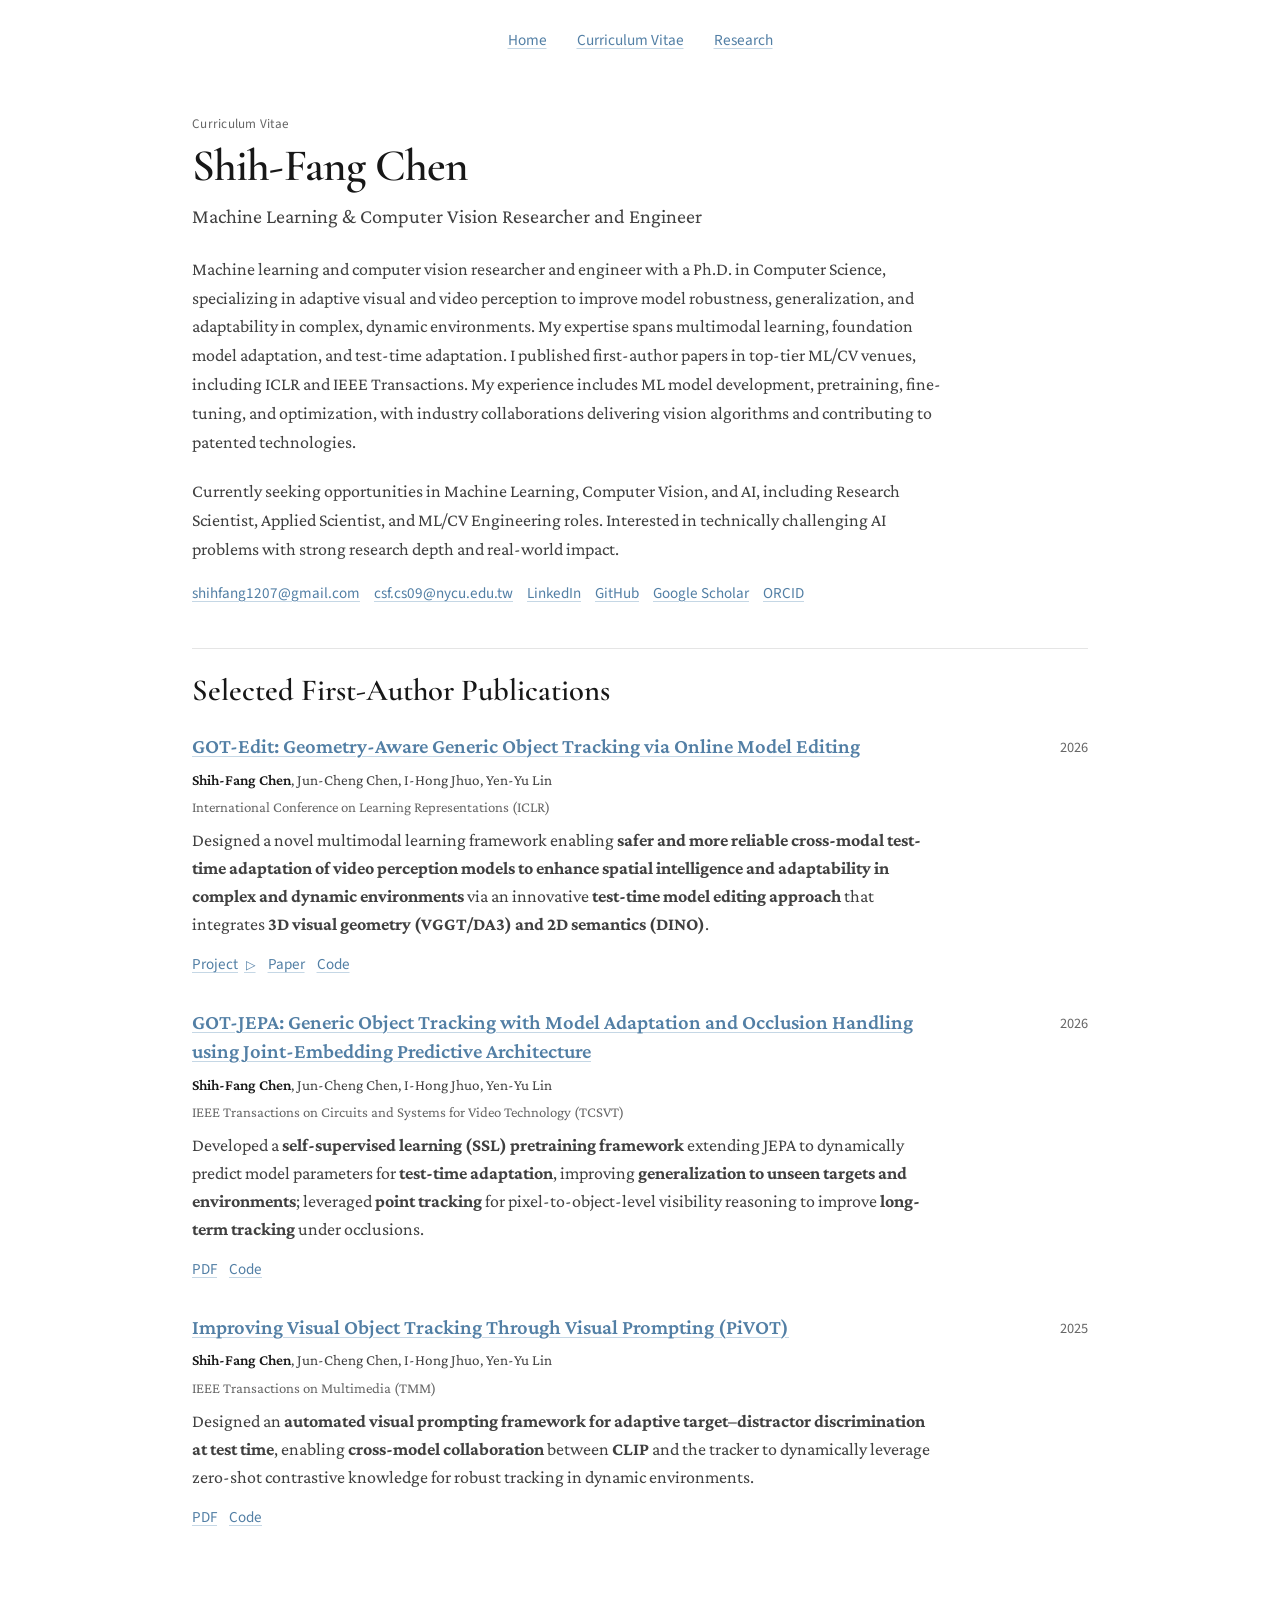
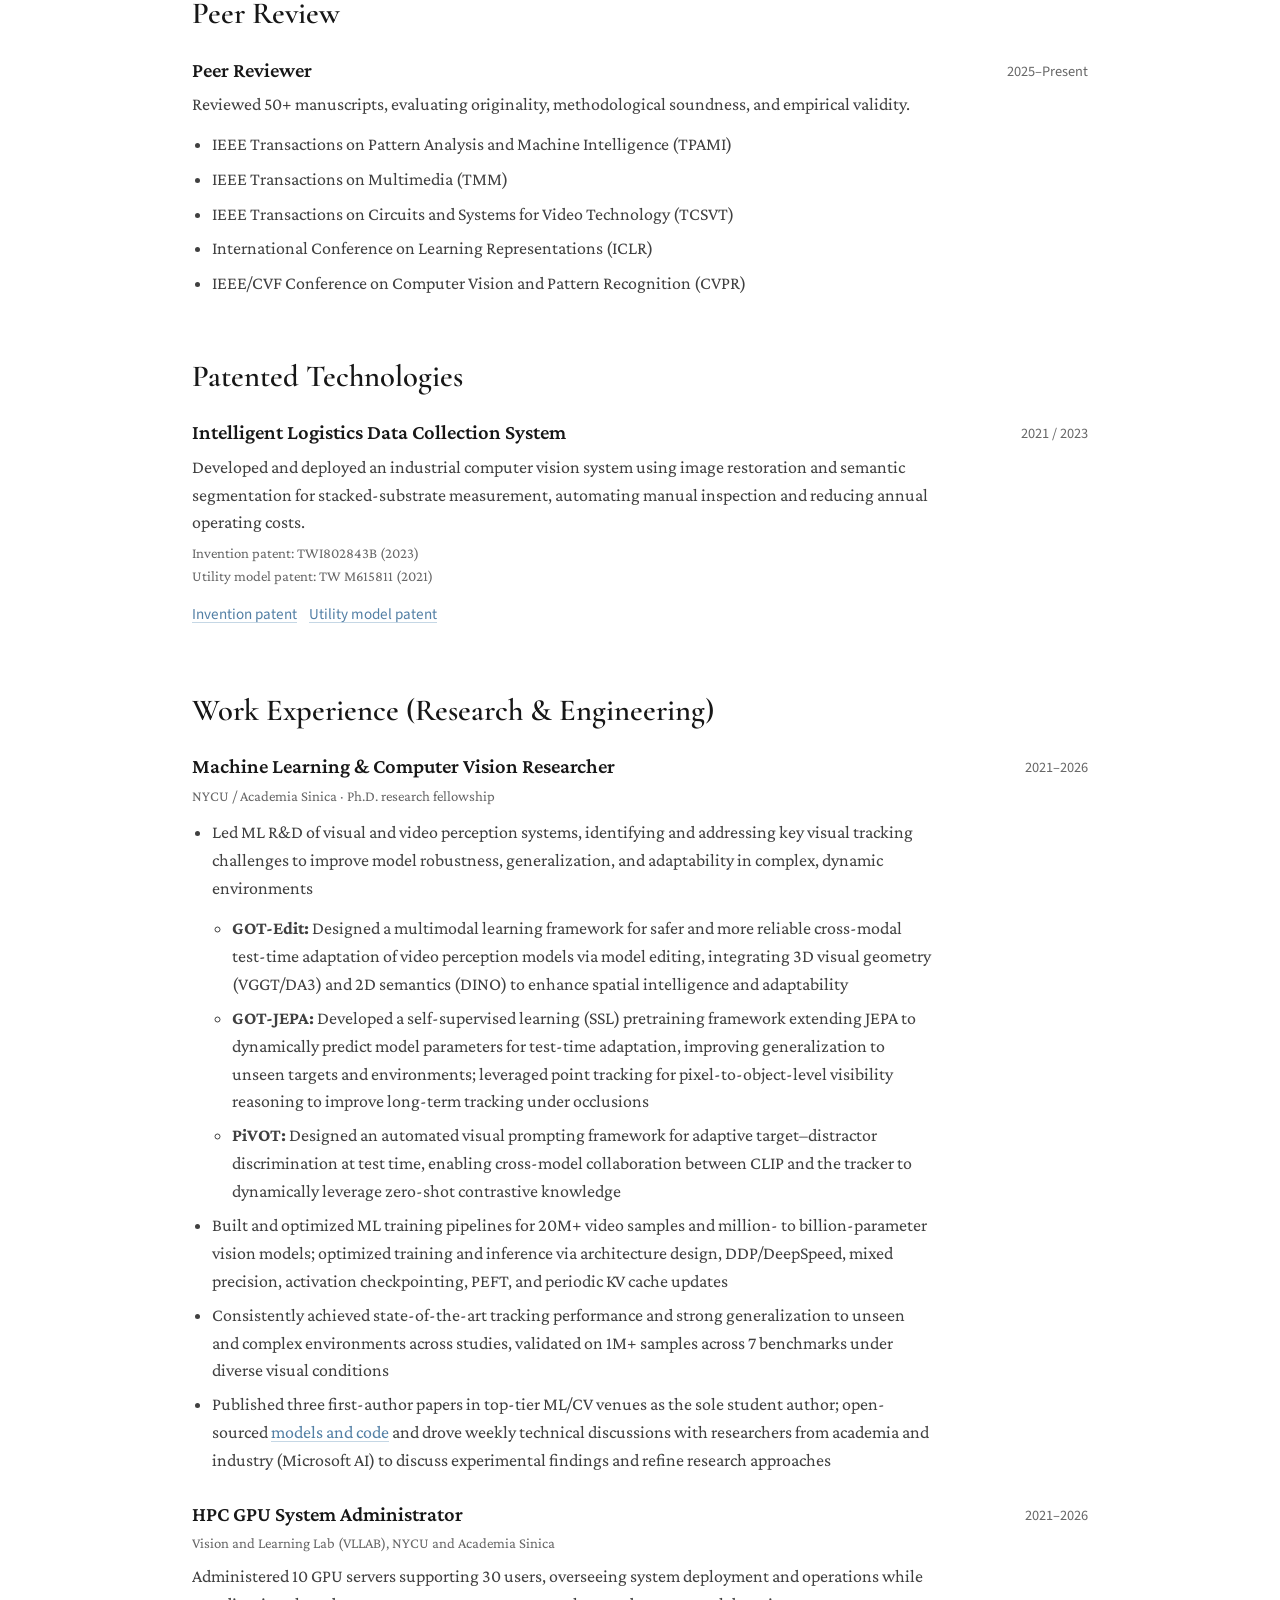
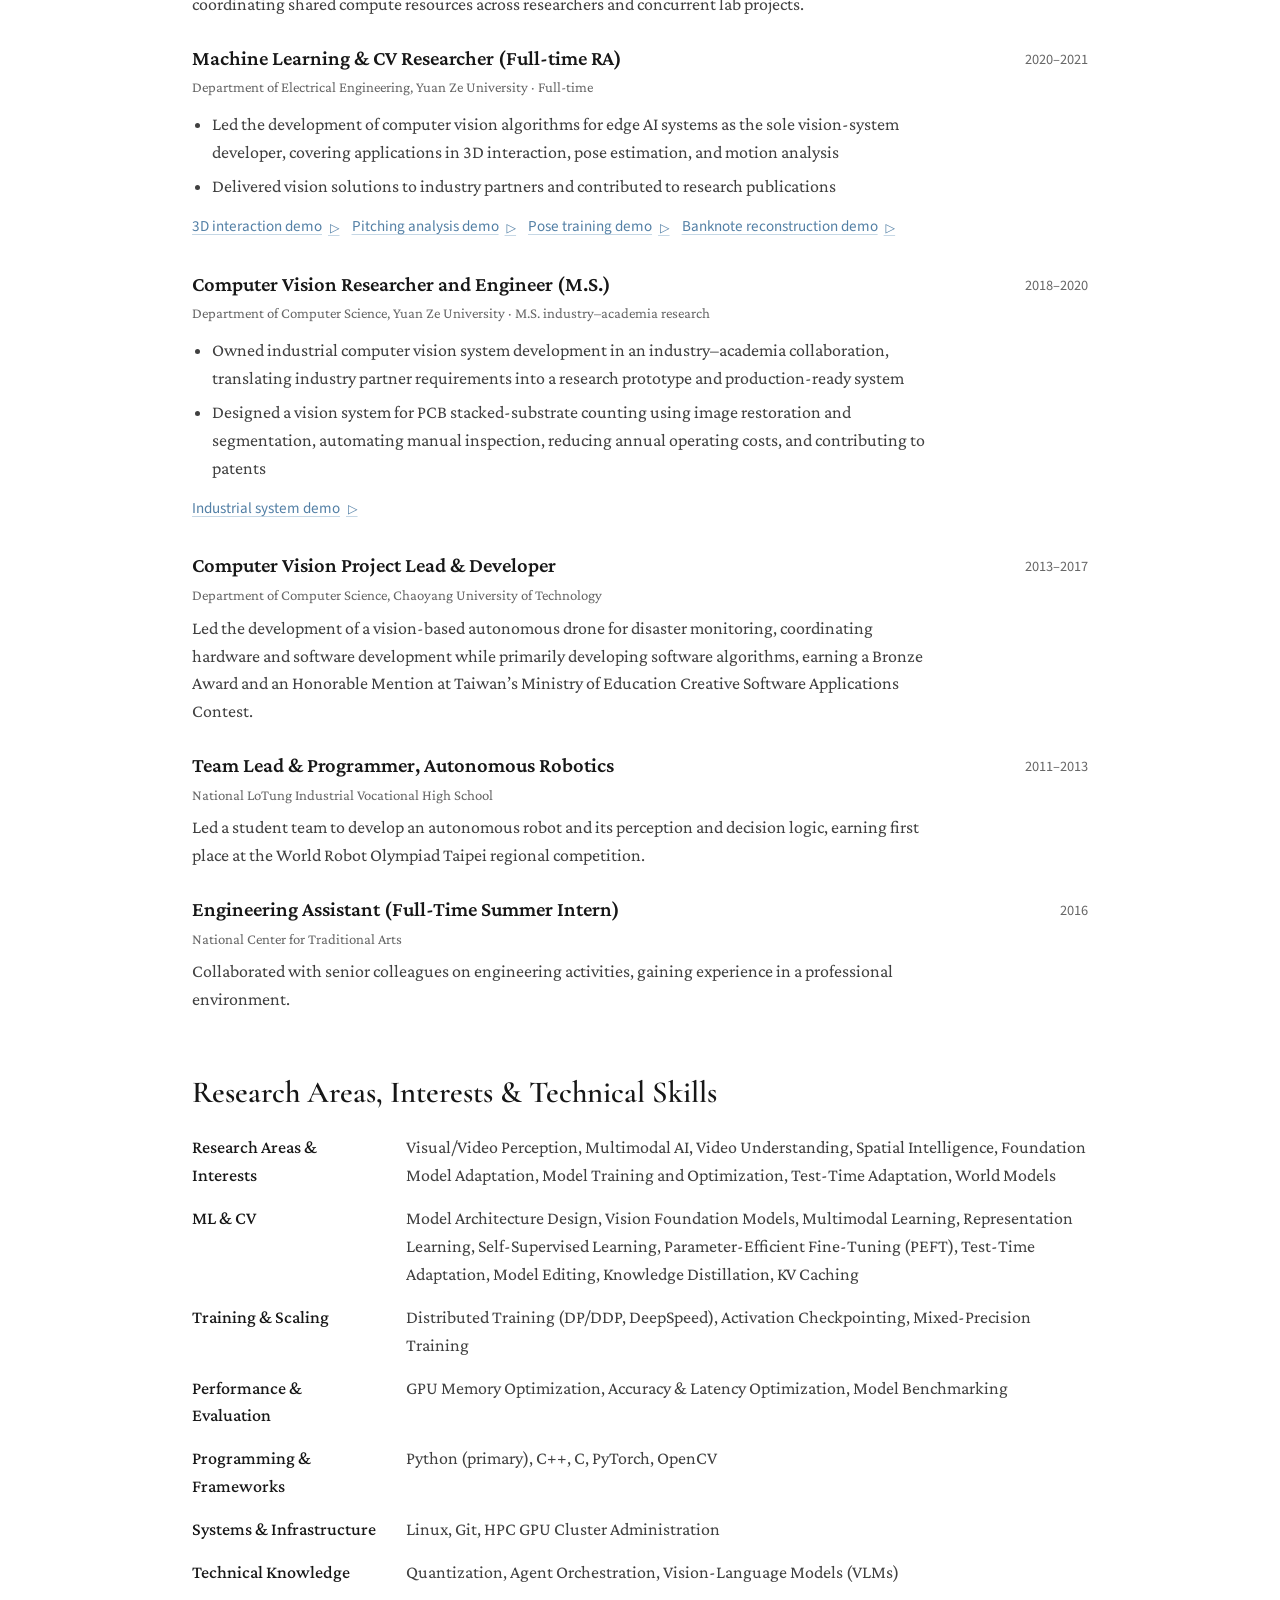
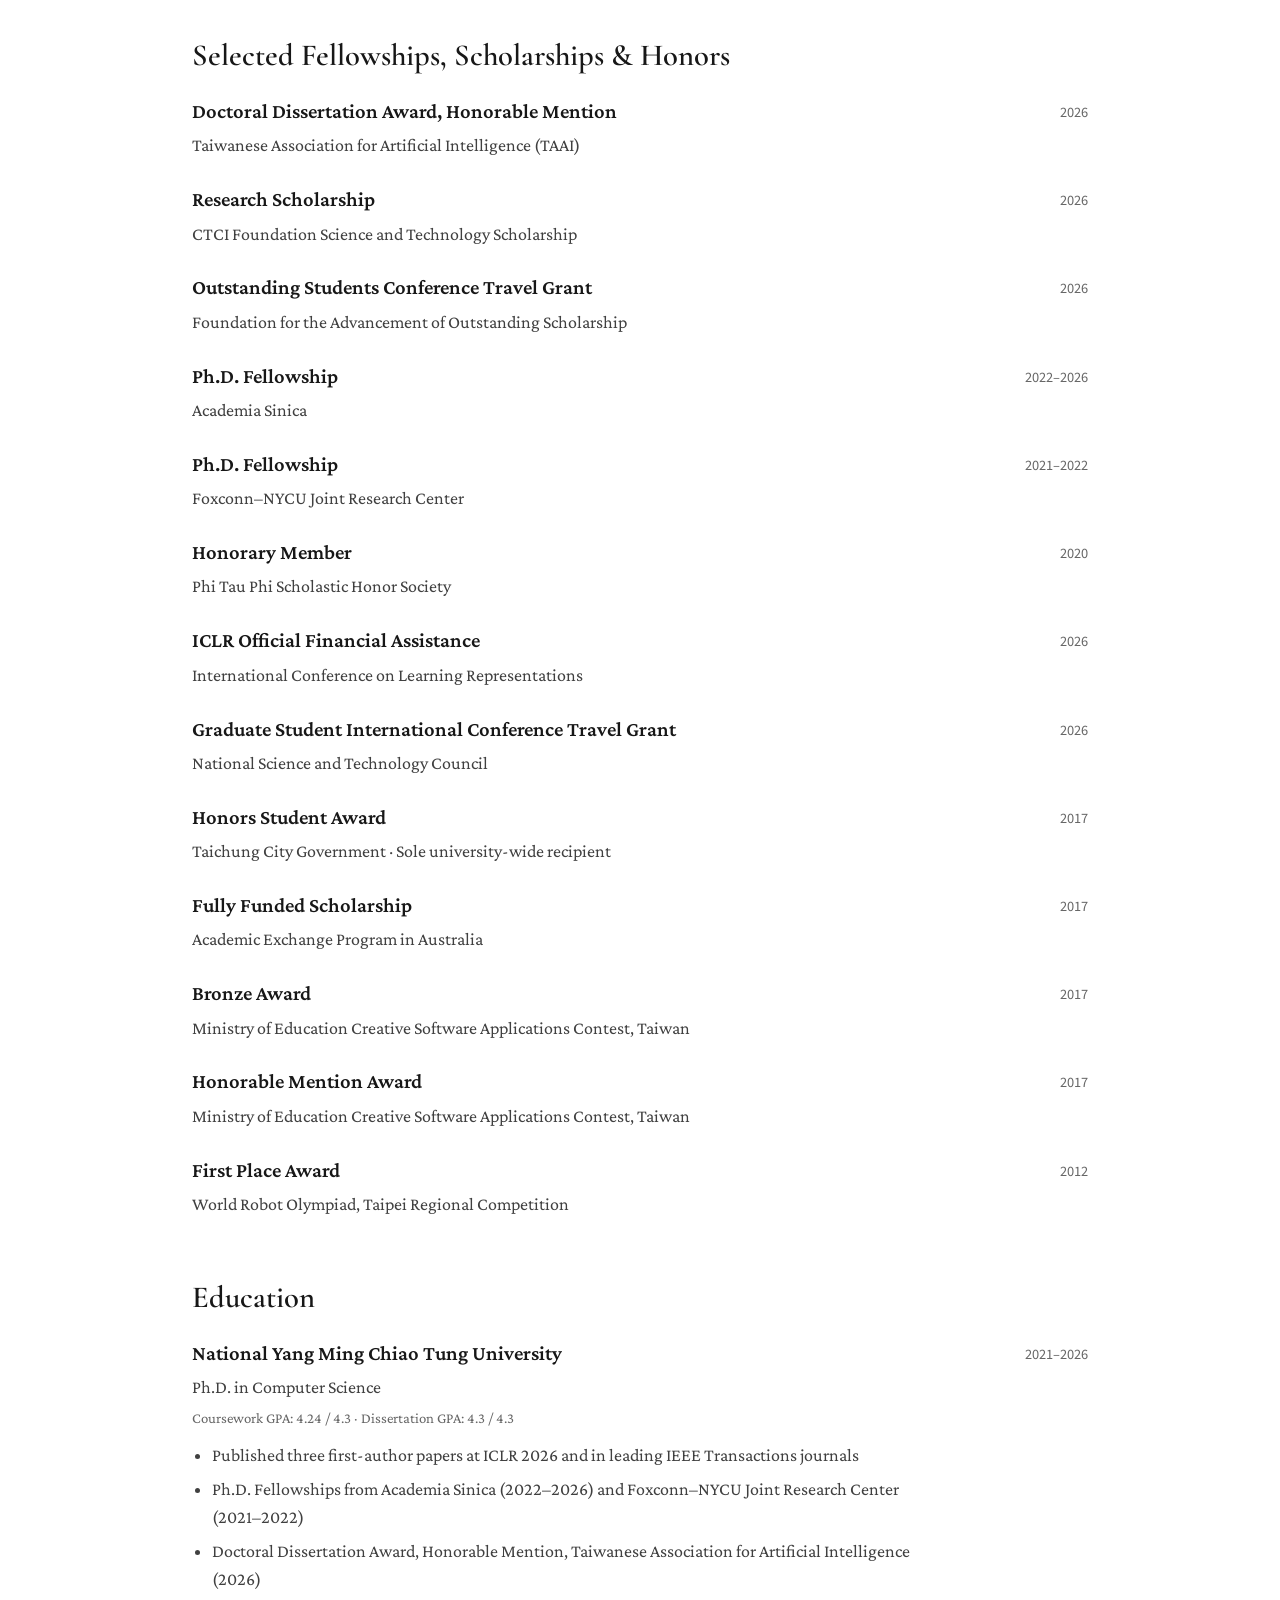
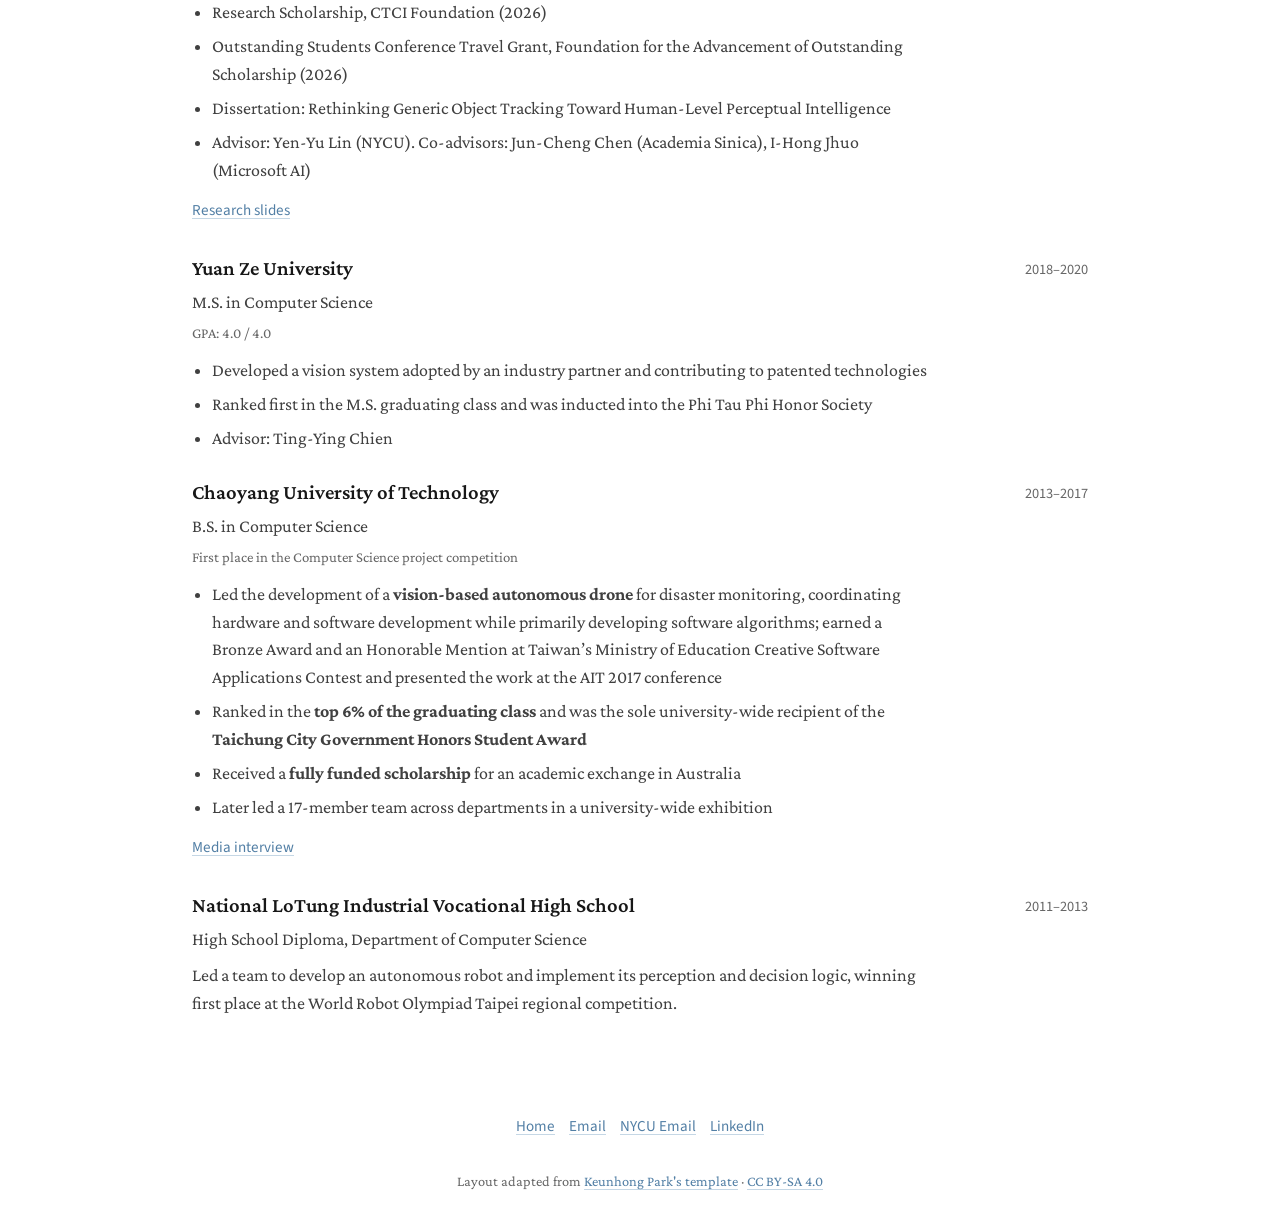
==== commit 4325e98c: "Sync research and education wording with the November 28 resume" ====
--- a/cv/index.html
+++ b/cv/index.html
@@ -114,7 +114,7 @@
       <div class="eyebrow">Curriculum Vitae</div>
       <h1>Shih-Fang Chen</h1>
       <p class="cv-role">Machine Learning &amp; Computer Vision Researcher and Engineer</p>
-      <p class="cv-summary">Machine learning and computer vision researcher and engineer with a Ph.D. in Computer Science, specializing in adaptive visual and video perception to improve model robustness and generalization in complex, dynamic environments. My expertise spans multimodal learning, foundation model adaptation, and test-time adaptation. I published first-author papers in top-tier ML/CV venues, including ICLR, IEEE TCSVT, and IEEE TMM. My experience includes ML model development, pretraining, fine-tuning, and optimization, with industry collaborations delivering production-ready vision algorithms and contributing to patented technologies.</p>
+      <p class="cv-summary">Machine learning and computer vision researcher and engineer with a Ph.D. in Computer Science, specializing in adaptive visual and video perception to improve model robustness, generalization, and adaptability in complex, dynamic environments. My expertise spans multimodal learning, foundation model adaptation, and test-time adaptation. I published first-author papers in top-tier ML/CV venues, including ICLR and IEEE Transactions. My experience includes ML model development, pretraining, fine-tuning, and optimization, with industry collaborations delivering vision algorithms and contributing to patented technologies.</p>
       <p class="cv-summary">Currently seeking opportunities in Machine Learning, Computer Vision, and AI, including Research Scientist, Applied Scientist, and ML/CV Engineering roles. Interested in technically challenging AI problems with strong research depth and real-world impact.</p>
       <div class="cv-links"><a href="mailto:shihfang1207@gmail.com">shihfang1207@gmail.com</a><a href="mailto:csf.cs09@nycu.edu.tw">csf.cs09@nycu.edu.tw</a><a href="https://www.linkedin.com/in/shihfangchen/" target="_blank" rel="noopener">LinkedIn</a><a href="https://github.com/chenshihfang" target="_blank" rel="noopener">GitHub</a><a href="https://scholar.google.com/citations?user=X8uMo8EAAAAJ" target="_blank" rel="noopener">Google Scholar</a><a href="https://orcid.org/0000-0002-8438-400X" target="_blank" rel="noopener">ORCID</a></div>
     </header>
@@ -150,13 +150,13 @@
           <p class="authors"><strong>Shih-Fang Chen</strong>, Jun-Cheng Chen, I-Hong Jhuo, Yen-Yu Lin</p>
           <p class="venue">IEEE Transactions on Circuits and Systems for Video Technology (TCSVT)</p>
           <p>
-            Designed a <strong>self-supervised pretraining framework</strong> that
-            extends JEPA to predict neural network parameters for
-            <strong>test-time model adaptation</strong>, improving
-            <strong>generalization to unseen targets and dynamic environments</strong>;
-            incorporated <strong>point tracking</strong> to support
-            <strong>object-level adaptation</strong> and improve
-            <strong>long-term visual tracking robustness</strong> under occlusions.
+            Developed a <strong>self-supervised learning (SSL) pretraining framework</strong>
+            extending JEPA to dynamically predict model parameters for
+            <strong>test-time adaptation</strong>, improving
+            <strong>generalization to unseen targets and environments</strong>;
+            leveraged <strong>point tracking</strong> for
+            pixel-to-object-level visibility reasoning to improve
+            <strong>long-term tracking</strong> under occlusions.
           </p>
           <div class="paper-links">
             <a href="https://arxiv.org/pdf/2602.14771" target="_blank" rel="noopener">PDF</a>
@@ -205,25 +205,25 @@
           <h3>Machine Learning &amp; Computer Vision Researcher</h3>
           <p class="venue">NYCU / Academia Sinica · Ph.D. research fellowship</p>
           <ul>
-            <li>Led ML R&amp;D of visual/video perception systems, identifying and addressing key visual tracking challenges to improve model robustness, generalization, and adaptability in complex, dynamic environments
+            <li>Led ML R&amp;D of visual and video perception systems, identifying and addressing key visual tracking challenges to improve model robustness, generalization, and adaptability in complex, dynamic environments
               <ul>
-                <li><strong>GOT-Edit:</strong> Designed a multimodal learning framework for safer and more reliable cross-modal test-time adaptation of video perception models through model editing, integrating 3D visual geometry (VGGT/DA3) with 2D semantics (DINO) to enhance spatial intelligence and adaptability</li>
-                <li><strong>GOT-JEPA:</strong> Developed a self-supervised pretraining framework extending JEPA to dynamically predict model parameters for test-time adaptation, improving generalization to unseen targets and environments. Used point tracking for pixel-to-object-level visibility reasoning to improve long-term tracking under occlusion</li>
-                <li><strong>PiVOT:</strong> Designed an automated visual prompting framework for adaptive target–distractor discrimination at test time, enabling cross-model collaboration between CLIP and the tracker to dynamically use zero-shot contrastive knowledge</li>
+                <li><strong>GOT-Edit:</strong> Designed a multimodal learning framework for safer and more reliable cross-modal test-time adaptation of video perception models via model editing, integrating 3D visual geometry (VGGT/DA3) and 2D semantics (DINO) to enhance spatial intelligence and adaptability</li>
+                <li><strong>GOT-JEPA:</strong> Developed a self-supervised learning (SSL) pretraining framework extending JEPA to dynamically predict model parameters for test-time adaptation, improving generalization to unseen targets and environments; leveraged point tracking for pixel-to-object-level visibility reasoning to improve long-term tracking under occlusions</li>
+                <li><strong>PiVOT:</strong> Designed an automated visual prompting framework for adaptive target–distractor discrimination at test time, enabling cross-model collaboration between CLIP and the tracker to dynamically leverage zero-shot contrastive knowledge</li>
               </ul>
             </li>
-            <li>Built and optimized ML training pipelines for 20M+ video samples and million- to billion-parameter vision models. Optimized training and inference through architecture design, DDP/DeepSpeed, mixed precision, activation checkpointing, PEFT, and periodic KV cache updates</li>
+            <li>Built and optimized ML training pipelines for 20M+ video samples and million- to billion-parameter vision models; optimized training and inference via architecture design, DDP/DeepSpeed, mixed precision, activation checkpointing, PEFT, and periodic KV cache updates</li>
             <li>Consistently achieved state-of-the-art tracking performance and strong generalization to unseen and complex environments across studies, validated on 1M+ samples across 7 benchmarks under diverse visual conditions</li>
-            <li>Published three first-author papers at ICLR 2026, IEEE TCSVT 2026, and IEEE TMM 2025 as the sole student author. Open-sourced <a href="https://chenshihfang.github.io/GOT-EDIT/" target="_blank" rel="noopener">models and code</a> and drove weekly technical discussions with academic and Microsoft AI researchers to review experimental findings and refine research approaches</li>
+            <li>Published three first-author papers in top-tier ML/CV venues as the sole student author; open-sourced <a href="https://chenshihfang.github.io/GOT-EDIT/" target="_blank" rel="noopener">models and code</a> and drove weekly technical discussions with researchers from academia and industry (Microsoft AI) to discuss experimental findings and refine research approaches</li>
           </ul>
         </div>
         <div class="cv-date">2021–2026</div>
       </article>
 
-      <article class="cv-entry"><div><h3>HPC GPU System Administrator</h3><p class="venue">Vision and Learning Lab (VLLAB), NYCU and Academia Sinica</p><p>Administered 10 GPU servers supporting 30 users, overseeing deployment and operations while coordinating shared compute resources across researchers and concurrent lab projects.</p></div><div class="cv-date">2021–2026</div></article>
-      <article class="cv-entry"><div><h3>Machine Learning &amp; CV Researcher (Full-time RA)</h3><p class="venue">Department of Electrical Engineering, Yuan Ze University · Full-time</p><ul><li>Led the development of computer vision algorithms for edge AI systems as the sole vision-system developer, with applications including 3D interaction, pose estimation, and motion analysis. Delivered vision solutions to industry partners and contributed to research publications</li></ul><div class="paper-links"><a href="https://www.youtube.com/watch?v=kdRU8egUox8" target="_blank" rel="noopener" data-youtube-id="kdRU8egUox8" data-preview-title="3D interaction demo">3D interaction demo</a><a href="https://www.youtube.com/watch?v=kojM4Ia8sjE" target="_blank" rel="noopener" data-youtube-id="kojM4Ia8sjE" data-preview-title="Pitching analysis demo">Pitching analysis demo</a><a href="https://youtu.be/1uSJjntqjGU" target="_blank" rel="noopener" data-youtube-id="1uSJjntqjGU" data-preview-title="Pose training demo">Pose training demo</a><a href="https://www.youtube.com/watch?v=BQn4OWszxgs" target="_blank" rel="noopener" data-youtube-id="BQn4OWszxgs" data-preview-title="Banknote reconstruction demo">Banknote reconstruction demo</a></div></div><div class="cv-date">2020–2021</div></article>
-      <article class="cv-entry"><div><h3>Computer Vision Researcher and Engineer (M.S.)</h3><p class="venue">Department of Computer Science, Yuan Ze University · M.S. industry–academia research</p><ul><li>Owned industrial computer vision system development in an industry–academia collaboration, translating partner requirements into a research prototype and a production-ready system</li><li>Designed a vision system for PCB stacked-substrate counting using image restoration and segmentation, automating manual inspection, reducing annual operating costs, and contributing to patents</li></ul><div class="paper-links"><a href="https://www.youtube.com/watch?v=T8Et8sdLTKc" target="_blank" rel="noopener" data-youtube-id="T8Et8sdLTKc" data-preview-title="Industrial system demo">Industrial system demo</a></div></div><div class="cv-date">2018–2020</div></article>
-      <article class="cv-entry"><div><h3>Computer Vision Project Lead &amp; Developer</h3><p class="venue">Department of Computer Science, Chaoyang University of Technology</p><p>Led a student team to develop a vision-based autonomous drone for disaster monitoring, earning a Bronze Award and an Honorable Mention at Taiwan’s Ministry of Education Creative Software Applications Contest.</p></div><div class="cv-date">2013–2017</div></article>
+      <article class="cv-entry"><div><h3>HPC GPU System Administrator</h3><p class="venue">Vision and Learning Lab (VLLAB), NYCU and Academia Sinica</p><p>Administered 10 GPU servers supporting 30 users, overseeing system deployment and operations while coordinating shared compute resources across researchers and concurrent lab projects.</p></div><div class="cv-date">2021–2026</div></article>
+      <article class="cv-entry"><div><h3>Machine Learning &amp; CV Researcher (Full-time RA)</h3><p class="venue">Department of Electrical Engineering, Yuan Ze University · Full-time</p><ul><li>Led the development of computer vision algorithms for edge AI systems as the sole vision-system developer, covering applications in 3D interaction, pose estimation, and motion analysis</li><li>Delivered vision solutions to industry partners and contributed to research publications</li></ul><div class="paper-links"><a href="https://www.youtube.com/watch?v=kdRU8egUox8" target="_blank" rel="noopener" data-youtube-id="kdRU8egUox8" data-preview-title="3D interaction demo">3D interaction demo</a><a href="https://www.youtube.com/watch?v=kojM4Ia8sjE" target="_blank" rel="noopener" data-youtube-id="kojM4Ia8sjE" data-preview-title="Pitching analysis demo">Pitching analysis demo</a><a href="https://youtu.be/1uSJjntqjGU" target="_blank" rel="noopener" data-youtube-id="1uSJjntqjGU" data-preview-title="Pose training demo">Pose training demo</a><a href="https://www.youtube.com/watch?v=BQn4OWszxgs" target="_blank" rel="noopener" data-youtube-id="BQn4OWszxgs" data-preview-title="Banknote reconstruction demo">Banknote reconstruction demo</a></div></div><div class="cv-date">2020–2021</div></article>
+      <article class="cv-entry"><div><h3>Computer Vision Researcher and Engineer (M.S.)</h3><p class="venue">Department of Computer Science, Yuan Ze University · M.S. industry–academia research</p><ul><li>Owned industrial computer vision system development in an industry–academia collaboration, translating industry partner requirements into a research prototype and production-ready system</li><li>Designed a vision system for PCB stacked-substrate counting using image restoration and segmentation, automating manual inspection, reducing annual operating costs, and contributing to patents</li></ul><div class="paper-links"><a href="https://www.youtube.com/watch?v=T8Et8sdLTKc" target="_blank" rel="noopener" data-youtube-id="T8Et8sdLTKc" data-preview-title="Industrial system demo">Industrial system demo</a></div></div><div class="cv-date">2018–2020</div></article>
+      <article class="cv-entry"><div><h3>Computer Vision Project Lead &amp; Developer</h3><p class="venue">Department of Computer Science, Chaoyang University of Technology</p><p>Led the development of a vision-based autonomous drone for disaster monitoring, coordinating hardware and software development while primarily developing software algorithms, earning a Bronze Award and an Honorable Mention at Taiwan’s Ministry of Education Creative Software Applications Contest.</p></div><div class="cv-date">2013–2017</div></article>
       <article class="cv-entry"><div><h3>Team Lead &amp; Programmer, Autonomous Robotics</h3><p class="venue">National LoTung Industrial Vocational High School</p><p>Led a student team to develop an autonomous robot and its perception and decision logic, earning first place at the World Robot Olympiad Taipei regional competition.</p></div><div class="cv-date">2011–2013</div></article>
       <article class="cv-entry"><div><h3>Engineering Assistant (Full-Time Summer Intern)</h3><p class="venue">National Center for Traditional Arts</p><p>Collaborated with senior colleagues on engineering activities, gaining experience in a professional environment.</p></div><div class="cv-date">2016</div></article>
     </section>
@@ -249,7 +249,7 @@
       <article class="cv-entry"><div><h3>Honorary Member</h3><p>Phi Tau Phi Scholastic Honor Society</p></div><div class="cv-date">2020</div></article>
       <article class="cv-entry"><div><h3>ICLR Official Financial Assistance</h3><p>International Conference on Learning Representations</p></div><div class="cv-date">2026</div></article>
       <article class="cv-entry"><div><h3>Graduate Student International Conference Travel Grant</h3><p>National Science and Technology Council</p></div><div class="cv-date">2026</div></article>
-      <article class="cv-entry"><div><h3>Honors Student Award</h3><p>Taichung City Government · Sole school-wide recipient</p></div><div class="cv-date">2017</div></article>
+      <article class="cv-entry"><div><h3>Honors Student Award</h3><p>Taichung City Government · Sole university-wide recipient</p></div><div class="cv-date">2017</div></article>
       <article class="cv-entry"><div><h3>Fully Funded Scholarship</h3><p>Academic Exchange Program in Australia</p></div><div class="cv-date">2017</div></article>
       <article class="cv-entry"><div><h3>Bronze Award</h3><p>Ministry of Education Creative Software Applications Contest, Taiwan</p></div><div class="cv-date">2017</div></article>
       <article class="cv-entry"><div><h3>Honorable Mention Award</h3><p>Ministry of Education Creative Software Applications Contest, Taiwan</p></div><div class="cv-date">2017</div></article>
@@ -259,14 +259,14 @@
     <section id="education" class="cv-section" aria-labelledby="education-title">
       <h2 id="education-title">Education</h2>
       <article class="cv-entry"><div><h3>National Yang Ming Chiao Tung University</h3><p>Ph.D. in Computer Science</p><p class="venue">Coursework GPA: 4.24 / 4.3 · Dissertation GPA: 4.3 / 4.3</p><ul><li>Published three first-author papers at ICLR 2026 and in leading IEEE Transactions journals</li><li>Ph.D. Fellowships from Academia Sinica (2022–2026) and Foxconn–NYCU Joint Research Center (2021–2022)</li><li>Doctoral Dissertation Award, Honorable Mention, Taiwanese Association for Artificial Intelligence (2026)</li><li>Research Scholarship, CTCI Foundation (2026)</li><li>Outstanding Students Conference Travel Grant, Foundation for the Advancement of Outstanding Scholarship (2026)</li><li>Dissertation: Rethinking Generic Object Tracking Toward Human-Level Perceptual Intelligence</li><li>Advisor: Yen-Yu Lin (NYCU). Co-advisors: Jun-Cheng Chen (Academia Sinica), I-Hong Jhuo (Microsoft AI)</li></ul><div class="paper-links"><a href="../#research-talk">Research slides</a></div></div><div class="cv-date">2021–2026</div></article>
-      <article class="cv-entry"><div><h3>Yuan Ze University</h3><p>M.S. in Computer Science</p><p class="venue">GPA: 4.0 / 4.0</p><ul><li>Developed and deployed a patented production vision system in an industry–academia collaboration, automating manual inspection and reducing annual operating costs</li><li>Ranked first in the graduating class and inducted into the Phi Tau Phi Honor Society</li><li>Advisor: Ting-Ying Chien</li></ul></div><div class="cv-date">2018–2020</div></article>
+      <article class="cv-entry"><div><h3>Yuan Ze University</h3><p>M.S. in Computer Science</p><p class="venue">GPA: 4.0 / 4.0</p><ul><li>Developed a vision system adopted by an industry partner and contributing to patented technologies</li><li>Ranked first in the M.S. graduating class and was inducted into the Phi Tau Phi Honor Society</li><li>Advisor: Ting-Ying Chien</li></ul></div><div class="cv-date">2018–2020</div></article>
       <article class="cv-entry">
         <div>
           <h3>Chaoyang University of Technology</h3>
           <p>B.S. in Computer Science</p>
           <p class="venue">First place in the Computer Science project competition</p>
           <ul>
-            <li>Led the development of a <strong>vision-based autonomous drone</strong> for disaster monitoring, earning a Bronze Award and an Honorable Mention at Taiwan’s Ministry of Education Creative Software Applications Contest and presenting the work at the AIT 2017 conference</li>
+            <li>Led the development of a <strong>vision-based autonomous drone</strong> for disaster monitoring, coordinating hardware and software development while primarily developing software algorithms; earned a Bronze Award and an Honorable Mention at Taiwan’s Ministry of Education Creative Software Applications Contest and presented the work at the AIT 2017 conference</li>
             <li>Ranked in the <strong>top 6% of the graduating class</strong> and was the sole university-wide recipient of the <strong>Taichung City Government Honors Student Award</strong></li>
             <li>Received a <strong>fully funded scholarship</strong> for an academic exchange in Australia</li>
             <li>Later led a 17-member team across departments in a university-wide exhibition</li>
@@ -274,7 +274,7 @@
         </div>
         <div class="cv-date">2013–2017</div>
       </article>
-      <article class="cv-entry"><div><h3>National LoTung Industrial Vocational High School</h3><p>High School Diploma, Department of Computer Science</p><p>Led a team while developing autonomous robot software, winning first place at the World Robot Olympiad Taipei regional competition.</p></div><div class="cv-date">2011–2013</div></article>
+      <article class="cv-entry"><div><h3>National LoTung Industrial Vocational High School</h3><p>High School Diploma, Department of Computer Science</p><p>Led a team to develop an autonomous robot and implement its perception and decision logic, winning first place at the World Robot Olympiad Taipei regional competition.</p></div><div class="cv-date">2011–2013</div></article>
     </section>
 
   </main>
--- a/styles.css
+++ b/styles.css
@@ -4,16 +4,14 @@
 .publication-image{position:relative;padding:0;cursor:zoom-in;font:inherit;color:#555}
 .image-hint{position:absolute;bottom:7px;right:7px;background:rgba(255,255,255,.95);border:1px solid #e4e4df;border-radius:3px;padding:2px 7px;font:400 .65rem/1.5 'Source Sans 3',system-ui,sans-serif}
 .lightbox-open{overflow:hidden}
-.image-lightbox{width:min(1200px,94vw);max-width:94vw;max-height:92dvh;padding:0;border:1px solid #ddd;border-radius:8px;background:white;box-shadow:0 12px 50px #0003;color:#171717}
-.image-lightbox::backdrop{background:rgba(20,20,20,.65)}
+.video-lightbox{width:min(1200px,94vw);max-width:94vw;max-height:92dvh;padding:0;border:1px solid #ddd;border-radius:8px;background:white;box-shadow:0 12px 50px #0003;color:#171717}
+.video-lightbox::backdrop{background:rgba(20,20,20,.65)}
 .lightbox-toolbar{display:flex;align-items:center;justify-content:space-between;gap:16px;padding:14px 20px;border-bottom:1px solid #e5e5e5}
 .lightbox-toolbar h2{font-size:1.3rem;margin:0}
 .lightbox-actions{display:flex;gap:8px}
 .lightbox-actions button{border:1px solid #ddd;border-radius:4px;background:white;padding:8px 12px;min-height:40px;color:#404040;font:400 .8rem/1.4 'Source Sans 3',system-ui,sans-serif}
-.lightbox-viewport{overflow:auto;max-height:calc(92dvh - 77px);min-height:160px;padding:18px;display:flex;align-items:center;justify-content:center;overscroll-behavior:contain}
-.lightbox-viewport img{max-width:100%;max-height:calc(92dvh - 115px);width:auto;height:auto;object-fit:contain}
-.lightbox-viewport.is-zoomed{display:block}
-.lightbox-viewport.is-zoomed img{max-width:none;max-height:none;margin-inline:auto}
+.lightbox-viewport{overflow:auto;max-height:calc(92dvh - 77px);min-height:160px;padding:18px;display:flex;flex-direction:column;gap:12px;align-items:center;justify-content:center;overscroll-behavior:contain}
+.lightbox-viewport video{display:block;width:100%;max-height:calc(92dvh - 115px);height:auto;object-fit:contain;background:#000}
 .lightbox-viewport p:empty{display:none}
 .cv-header{padding-block:60px 35px;border-bottom:1px solid #e5e5e5}
 .cv-header h1{font-size:2.5rem}
@@ -40,17 +38,22 @@
 .cv-simple-list{padding-left:20px;color:#404040;margin-top:12px}
 .cv-simple-list li+li{margin-top:8px}
 @media(max-width:540px){.lightbox-toolbar{padding:12px;gap:7px}.lightbox-toolbar h2{font-size:1.1rem}.lightbox-actions button{font-size:.72rem;padding:7px 8px}.lightbox-viewport{padding:10px}.cv-header{padding-top:38px}.cv-header h1{font-size:2.15rem}.cv-entry{grid-template-columns:1fr;gap:5px}.cv-date{grid-row:1;text-align:left;font-size:.76rem;padding:0}.skill-row{grid-template-columns:1fr;gap:5px}.cv-outline{gap:9px 18px}}
-@media print{.cv-outline,.cv-download,.image-lightbox{display:none}.cv-header{padding-top:0}.cv-section{padding-block:12px}.cv-entry{break-inside:avoid}.cv-date{color:#333}}
+@media print{.cv-outline,.cv-download,.video-lightbox{display:none}.cv-header{padding-top:0}.cv-section{padding-block:12px}.cv-entry{break-inside:avoid}.cv-date{color:#333}}
 .slides-placeholder{height:100%;display:flex;flex-direction:column;justify-content:center;align-items:center;padding:26px;gap:22px;background:#fafafa}
 .slides-placeholder img{max-height:calc(100% - 70px);object-fit:contain;box-shadow:0 1px 7px #0000000a}
 .inline-viewer-button{display:flex;align-items:center;gap:8px;padding:10px 18px;min-height:44px;border:1px solid #d5d5d0;background:#fff;border-radius:5px;color:#404040;font:400 .88rem/1.5 'Source Sans 3',system-ui,sans-serif}
 .inline-viewer-button:hover{border-color:#aaa}
+.experience-more{display:flex;align-items:center;justify-content:center;width:max-content;min-height:36px;margin:24px 0 0 auto;padding:6px 16px;border:1px solid var(--border);border-radius:4px;background:#fff;color:var(--body);font:400 .8rem/1.4 var(--sans);text-decoration:none}
+.experience-more:hover{border-color:#aaa;color:var(--text)}
 :root{--surface:#fff;--muted-surface:#faf9f5;--text:#171717;--body:#404040;--muted:#666;--border:#e5e5e5;--serif:'Crimson Pro',Georgia,serif;--display:'Cormorant Garamond',Georgia,serif;--sans:'Source Sans 3',system-ui,sans-serif}
-*{box-sizing:border-box}html{scroll-behavior:smooth;scroll-padding-top:32px;font-size:18px;line-height:1.65}body{margin:0;background:var(--surface);color:var(--text);font-family:var(--serif);-webkit-font-smoothing:antialiased}button,a{-webkit-tap-highlight-color:transparent}a{color:var(--muted);text-decoration-color:#d4d4d4;text-decoration-thickness:1px;text-underline-offset:3px;transition:color .15s}a:hover{color:var(--text)}a:focus-visible,button:focus-visible{outline:2px solid #405f80;outline-offset:5px;border-radius:3px}button{font:inherit;cursor:pointer}img{display:block;max-width:100%;height:auto}h1,h2,h3,p{margin:0}h1,h2{font-family:var(--display);font-weight:600;line-height:1.18}h1{font-size:2.15rem;letter-spacing:-.02em}h2{font-size:1.6rem}h3{font-family:var(--serif);font-size:1.14rem;font-weight:600;line-height:1.32}p{color:var(--body)}.container{width:min(100%,960px);margin-inline:auto;padding-inline:32px}.section{padding-block:54px}.section h2{margin-bottom:28px}.icon-definitions{position:absolute;width:0;height:0;overflow:hidden}.icon{width:17px;height:17px;flex-shrink:0;fill:none;stroke:currentColor;stroke-width:1.65;stroke-linecap:round;stroke-linejoin:round;vertical-align:-2px}.sr-only{position:absolute;width:1px;height:1px;padding:0;margin:-1px;overflow:hidden;clip:rect(0,0,0,0);white-space:nowrap;border:0}.skip-link{position:fixed;z-index:20;left:16px;top:-80px;background:white;padding:10px 20px;border:1px solid var(--border)}.skip-link:focus{top:12px}.site-header{padding:25px 20px 0}.site-header nav{display:flex;justify-content:center;gap:30px;font:400 .85rem/1.5 var(--sans)}.site-header a{text-decoration:none;min-height:30px;display:flex;align-items:center}.site-header a[aria-current]{color:var(--text)}.hero{padding-block:65px 58px;display:grid;grid-template-columns:224px minmax(0,1fr);gap:38px;align-items:start}.portrait{width:224px;height:auto;aspect-ratio:274/400;object-fit:contain;margin-top:6px}.bio p{margin-top:16px;line-height:1.62}.bio em{font-style:normal}.profile-links{display:flex;flex-wrap:wrap;gap:10px 20px;margin-top:23px}.profile-links a,.paper-links a,.text-action{display:inline-flex;align-items:center;gap:6px;font:400 .84rem/1.5 var(--sans);text-decoration:none;min-height:30px}.highlights{position:relative;background:linear-gradient(to bottom,#fff 0%,var(--muted-surface) 17%,var(--muted-surface) 85%,#fff 100%)}.eyebrow{font:400 .73rem/1.4 var(--sans);letter-spacing:.02em;color:var(--muted);margin-bottom:6px}.slides-cover{position:relative;aspect-ratio:16/10;display:block;overflow:hidden;background:#f8f8f6}.cover-action{position:absolute;bottom:15px;left:50%;transform:translateX(-50%);display:flex;align-items:center;gap:8px;border:1px solid #deded8;border-radius:20px;background:rgba(255,255,255,.96);color:var(--text);padding:8px 15px;font:500 .8rem/1.4 var(--sans);white-space:nowrap;box-shadow:0 1px 7px #00000008}.slides-cover img{width:100%;height:100%;object-fit:contain;padding:15px;background:white}.slides-cover:hover .cover-action{border-color:#999}.media-status:not(:empty){padding-top:10px}.section-heading{display:flex;justify-content:space-between;align-items:center;gap:20px;margin-bottom:10px}.section-heading h2{margin-bottom:0}.publication{display:grid;grid-template-columns:180px minmax(0,1fr);gap:26px;padding-block:26px}.publication-image{display:flex;align-items:center;justify-content:center;align-self:start;width:180px;height:180px;overflow:hidden;border-radius:7px;background:#fcfcfc;border:1px solid #f0f0f0}.publication-image img{width:100%;height:100%;object-fit:contain;padding:7px;transition:transform .2s}.publication-image:hover img{transform:scale(1.025)}.publication h3 a{color:var(--text);text-decoration:none}.authors{font-size:.84rem;line-height:1.55;margin-top:8px}.authors strong{font-weight:600;color:var(--text)}.venue{font-size:.82rem;line-height:1.5;color:var(--muted);margin-top:4px}.paper-description{line-height:1.55;margin-top:11px}.paper-links{display:flex;flex-wrap:wrap;gap:6px 20px;margin-top:10px}.section-intro{margin-bottom:22px;margin-top:15px}.slides-viewer{height:600px;background:#f5f5f5;border:1px solid var(--border);border-radius:7px;overflow:hidden}.slides-viewer iframe{display:block;width:100%;height:100%;border:0}.viewer-note{font:400 .77rem/1.5 var(--sans);color:var(--muted);margin-top:12px}.experience-row{display:grid;grid-template-columns:110px minmax(0,1fr);gap:24px;margin-top:28px}.experience-date{font:400 .82rem/1.5 var(--sans);color:var(--muted);padding-top:4px}.experience-row p:not(.venue){line-height:1.55;margin-top:10px}.service{padding-top:30px}.service p+p{margin-top:14px}.contact{padding-block:54px 25px;text-align:center}.contact h2{margin-bottom:16px}.contact p{max-width:560px;margin:auto}.email-link{display:inline-block;margin-top:16px}.site-footer{text-align:center;padding-block:42px 35px}.footer-links{display:flex;justify-content:center;gap:25px;margin-bottom:27px}.footer-links .icon{width:23px;height:23px}.footer-links a{display:flex;align-items:center;justify-content:center;width:32px;height:32px}.site-footer p{font-size:.8rem;color:var(--muted)}.back-top{margin-top:18px;font-size:.73rem}
+*{box-sizing:border-box}html{scroll-behavior:smooth;scroll-padding-top:32px;font-size:18px;line-height:1.65}body{margin:0;background:var(--surface);color:var(--text);font-family:var(--serif);-webkit-font-smoothing:antialiased}button,a{-webkit-tap-highlight-color:transparent}a{color:var(--muted);text-decoration-color:#d4d4d4;text-decoration-thickness:1px;text-underline-offset:3px;transition:color .15s}a:hover{color:var(--text)}a:focus-visible,button:focus-visible{outline:2px solid #405f80;outline-offset:5px;border-radius:3px}button{font:inherit;cursor:pointer}img{display:block;max-width:100%;height:auto}h1,h2,h3,p{margin:0}h1,h2{font-family:var(--display);font-weight:600;line-height:1.18}h1{font-size:2.15rem;letter-spacing:-.02em}h2{font-size:1.6rem}h3{font-family:var(--serif);font-size:1.14rem;font-weight:600;line-height:1.32}p{color:var(--body)}.container{width:min(100%,960px);margin-inline:auto;padding-inline:32px}.section{padding-block:54px}.section h2{margin-bottom:28px}.icon-definitions{position:absolute;width:0;height:0;overflow:hidden}.icon{width:17px;height:17px;flex-shrink:0;fill:none;stroke:currentColor;stroke-width:1.65;stroke-linecap:round;stroke-linejoin:round;vertical-align:-2px}.sr-only{position:absolute;width:1px;height:1px;padding:0;margin:-1px;overflow:hidden;clip:rect(0,0,0,0);white-space:nowrap;border:0}.skip-link{position:fixed;z-index:20;left:16px;top:-80px;background:white;padding:10px 20px;border:1px solid var(--border)}.skip-link:focus{top:12px}.site-header{padding:25px 20px 0}.site-header nav{display:flex;justify-content:center;gap:30px;font:400 .85rem/1.5 var(--sans)}.site-header a{text-decoration:none;min-height:30px;display:flex;align-items:center}.site-header a[aria-current]{color:var(--text)}.hero{padding-block:65px 58px;display:grid;grid-template-columns:224px minmax(0,1fr);gap:38px;align-items:start}.portrait{width:224px;height:auto;aspect-ratio:274/400;object-fit:contain;margin-top:6px}.bio p{margin-top:16px;line-height:1.62}.bio em{font-style:normal}.profile-links{display:flex;flex-wrap:wrap;gap:10px 20px;margin-top:23px}.profile-links a,.paper-links a,.text-action{display:inline-flex;align-items:center;gap:6px;font:400 .84rem/1.5 var(--sans);text-decoration:none;min-height:30px}.highlights{position:relative;background:linear-gradient(to bottom,#fff 0%,var(--muted-surface) 17%,var(--muted-surface) 85%,#fff 100%)}.eyebrow{font:400 .73rem/1.4 var(--sans);letter-spacing:.02em;color:var(--muted);margin-bottom:6px}.slides-cover{position:relative;aspect-ratio:16/10;display:block;overflow:hidden;background:#f8f8f6}.cover-action{position:absolute;bottom:15px;left:50%;transform:translateX(-50%);display:flex;align-items:center;gap:8px;border:1px solid #deded8;border-radius:20px;background:rgba(255,255,255,.96);color:var(--text);padding:8px 15px;font:500 .8rem/1.4 var(--sans);white-space:nowrap;box-shadow:0 1px 7px #00000008}.slides-cover img,.slides-cover video{display:block;width:100%;height:100%;object-fit:contain;padding:15px;background:white}.slides-cover:hover .cover-action{border-color:#999}.media-status:not(:empty){padding-top:10px}.section-heading{display:flex;justify-content:space-between;align-items:center;gap:20px;margin-bottom:10px}.section-heading h2{margin-bottom:0}#publications{width:min(100%,1100px)}.publication{display:grid;grid-template-columns:minmax(0,2fr) minmax(0,3fr);gap:36px;padding-block:34px}.publication-image{display:flex;align-items:center;justify-content:center;align-self:center;width:100%;height:auto;aspect-ratio:16/9;overflow:hidden;border-radius:7px;background:#fcfcfc;border:1px solid #f0f0f0}.publication-image img,.publication-image video{width:100%;height:100%;object-fit:contain;padding:7px}.publication h3 a{color:var(--text);text-decoration:none}.authors{font-size:.84rem;line-height:1.55;margin-top:8px}.authors strong{font-weight:600;color:var(--text)}.venue{font-size:.82rem;line-height:1.5;color:var(--muted);margin-top:4px}.paper-description{line-height:1.55;margin-top:11px}.paper-links{display:flex;flex-wrap:wrap;gap:6px 20px;margin-top:10px}.section-intro{margin-bottom:22px;margin-top:15px}.slides-viewer{height:600px;background:#f5f5f5;border:1px solid var(--border);border-radius:7px;overflow:hidden}.slides-viewer iframe{display:block;width:100%;height:100%;border:0}.viewer-note{font:400 .77rem/1.5 var(--sans);color:var(--muted);margin-top:12px}.experience-row{display:grid;grid-template-columns:110px minmax(0,1fr);gap:24px;margin-top:28px}.experience-date{font:400 .82rem/1.5 var(--sans);color:var(--muted);padding-top:4px}.experience-row p:not(.venue){line-height:1.55;margin-top:10px}.service{padding-top:30px}.service p+p{margin-top:14px}.contact{padding-block:54px 25px;text-align:center}.contact h2{margin-bottom:16px}.contact p{max-width:560px;margin:auto}.email-link{display:inline-block;margin-top:16px}.site-footer{text-align:center;padding-block:42px 35px}.footer-links{display:flex;justify-content:center;gap:25px;margin-bottom:27px}.footer-links .icon{width:23px;height:23px}.footer-links a{display:flex;align-items:center;justify-content:center;width:32px;height:32px}.site-footer p{font-size:.8rem;color:var(--muted)}.back-top{margin-top:18px;font-size:.73rem}
 .doctoral-research {
   display: grid;
   gap: 20px;
 }
+.research-cover-actions{position:absolute;bottom:15px;left:50%;transform:translateX(-50%);display:flex;align-items:center;gap:8px;max-width:calc(100% - 20px)}
+.research-cover-actions .cover-action{position:static;transform:none;flex-shrink:0;text-decoration:none;cursor:pointer}
+@media(max-width:360px){.research-cover-actions{gap:6px;bottom:10px}.research-cover-actions .cover-action{padding:7px 10px;font-size:.73rem}}
 .doctoral-research,
 .doctoral-research-conclusion { margin-top: 16px; }
 .doctoral-research .slides-cover {
@@ -65,7 +68,7 @@
   }
 }
 @media(min-width:1100px){.hero{padding-block:72px 64px}.section{padding-block:60px}}
-@media(max-width:767px){.container{padding-inline:24px}.hero{grid-template-columns:1fr;gap:29px;text-align:center;padding-block:49px 42px}.portrait{width:192px;height:auto;margin:0 auto}.bio{max-width:650px;margin:auto}h1{font-size:1.95rem}.profile-links{justify-content:center}.section{padding-block:42px}.publication{grid-template-columns:145px minmax(0,1fr);gap:22px}.publication-image{width:145px;height:145px}.section-heading .text-action{font-size:.73rem}.slides-viewer{height:520px}.experience-row{grid-template-columns:90px minmax(0,1fr);gap:18px}}
-@media(max-width:540px){html{font-size:18px}.container{padding-inline:22px}.hero{padding-top:39px}.bio p{text-align:left}.profile-links{gap:7px 18px}.slides-cover{aspect-ratio:16/9}.publication{grid-template-columns:1fr;gap:18px;padding-block:25px}.publication-image{width:100%;height:190px}.publication-image img{padding:12px}.publication h3{font-size:1.18rem}.authors,.venue{font-size:.86rem}.section-heading{align-items:baseline;gap:10px}.section-heading .text-action{font-size:.71rem;white-space:nowrap}.section-heading .icon{width:14px;height:14px}.slides-viewer{height:460px}.experience-row{grid-template-columns:1fr;gap:7px;margin-top:29px}.experience-date{font-size:.76rem}.section h2{margin-bottom:23px}.section-heading h2{margin-bottom:0}.contact{padding-block:42px 12px}.site-footer{padding-top:35px}.site-footer p{line-height:1.6}}
+@media(max-width:767px){.container{padding-inline:24px}.hero{grid-template-columns:1fr;gap:29px;text-align:center;padding-block:49px 42px}.portrait{width:192px;height:auto;margin:0 auto}.bio{max-width:650px;margin:auto}h1{font-size:1.95rem}.profile-links{justify-content:center}.section{padding-block:42px}.publication{grid-template-columns:1fr;gap:22px}.publication-image{width:100%;max-width:400px;justify-self:center}.section-heading .text-action{font-size:.73rem}.slides-viewer{height:520px}.experience-row{grid-template-columns:90px minmax(0,1fr);gap:18px}}
+@media(max-width:540px){html{font-size:18px}.container{padding-inline:22px}.hero{padding-top:39px}.bio p{text-align:left}.profile-links{gap:7px 18px}.slides-cover{aspect-ratio:16/9}.publication{grid-template-columns:1fr;gap:18px;padding-block:25px}.publication-image{width:100%;height:auto}.publication-image img,.publication-image video{padding:7px}.publication h3{font-size:1.18rem}.authors,.venue{font-size:.86rem}.section-heading{align-items:baseline;gap:10px}.section-heading .text-action{font-size:.71rem;white-space:nowrap}.section-heading .icon{width:14px;height:14px}.slides-viewer{height:460px}.experience-row{grid-template-columns:1fr;gap:7px;margin-top:29px}.experience-date{font-size:.76rem}.section h2{margin-bottom:23px}.section-heading h2{margin-bottom:0}.contact{padding-block:42px 12px}.site-footer{padding-top:35px}.site-footer p{line-height:1.6}}
 @media(prefers-reduced-motion:reduce){html{scroll-behavior:auto}*,*::before,*::after{transition:none!important}}
 @media print{.site-header,.highlights,.slides-viewer,.viewer-note,.site-footer,.contact{display:none}.section,.hero{padding-block:15px}.container{width:100%;padding:0}a{color:inherit;text-decoration:none}.publication,.experience-row{break-inside:avoid}}
